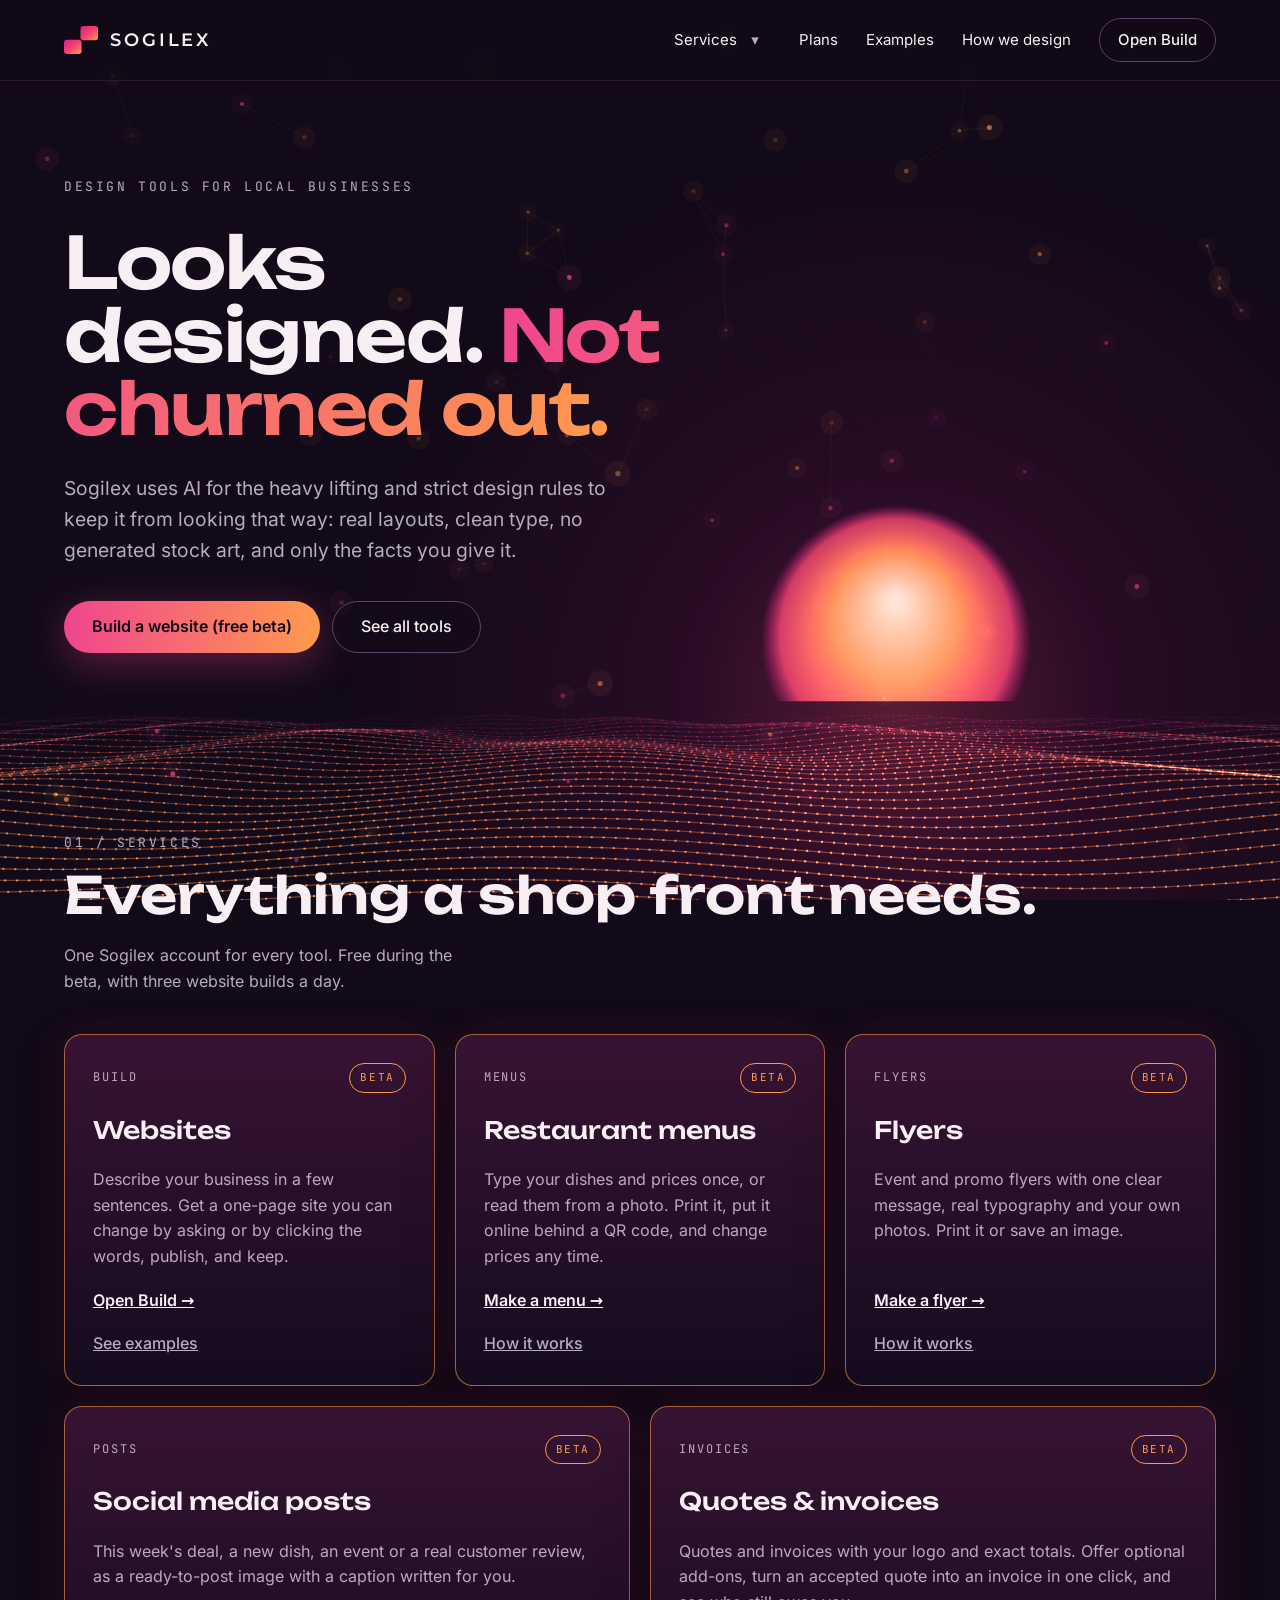
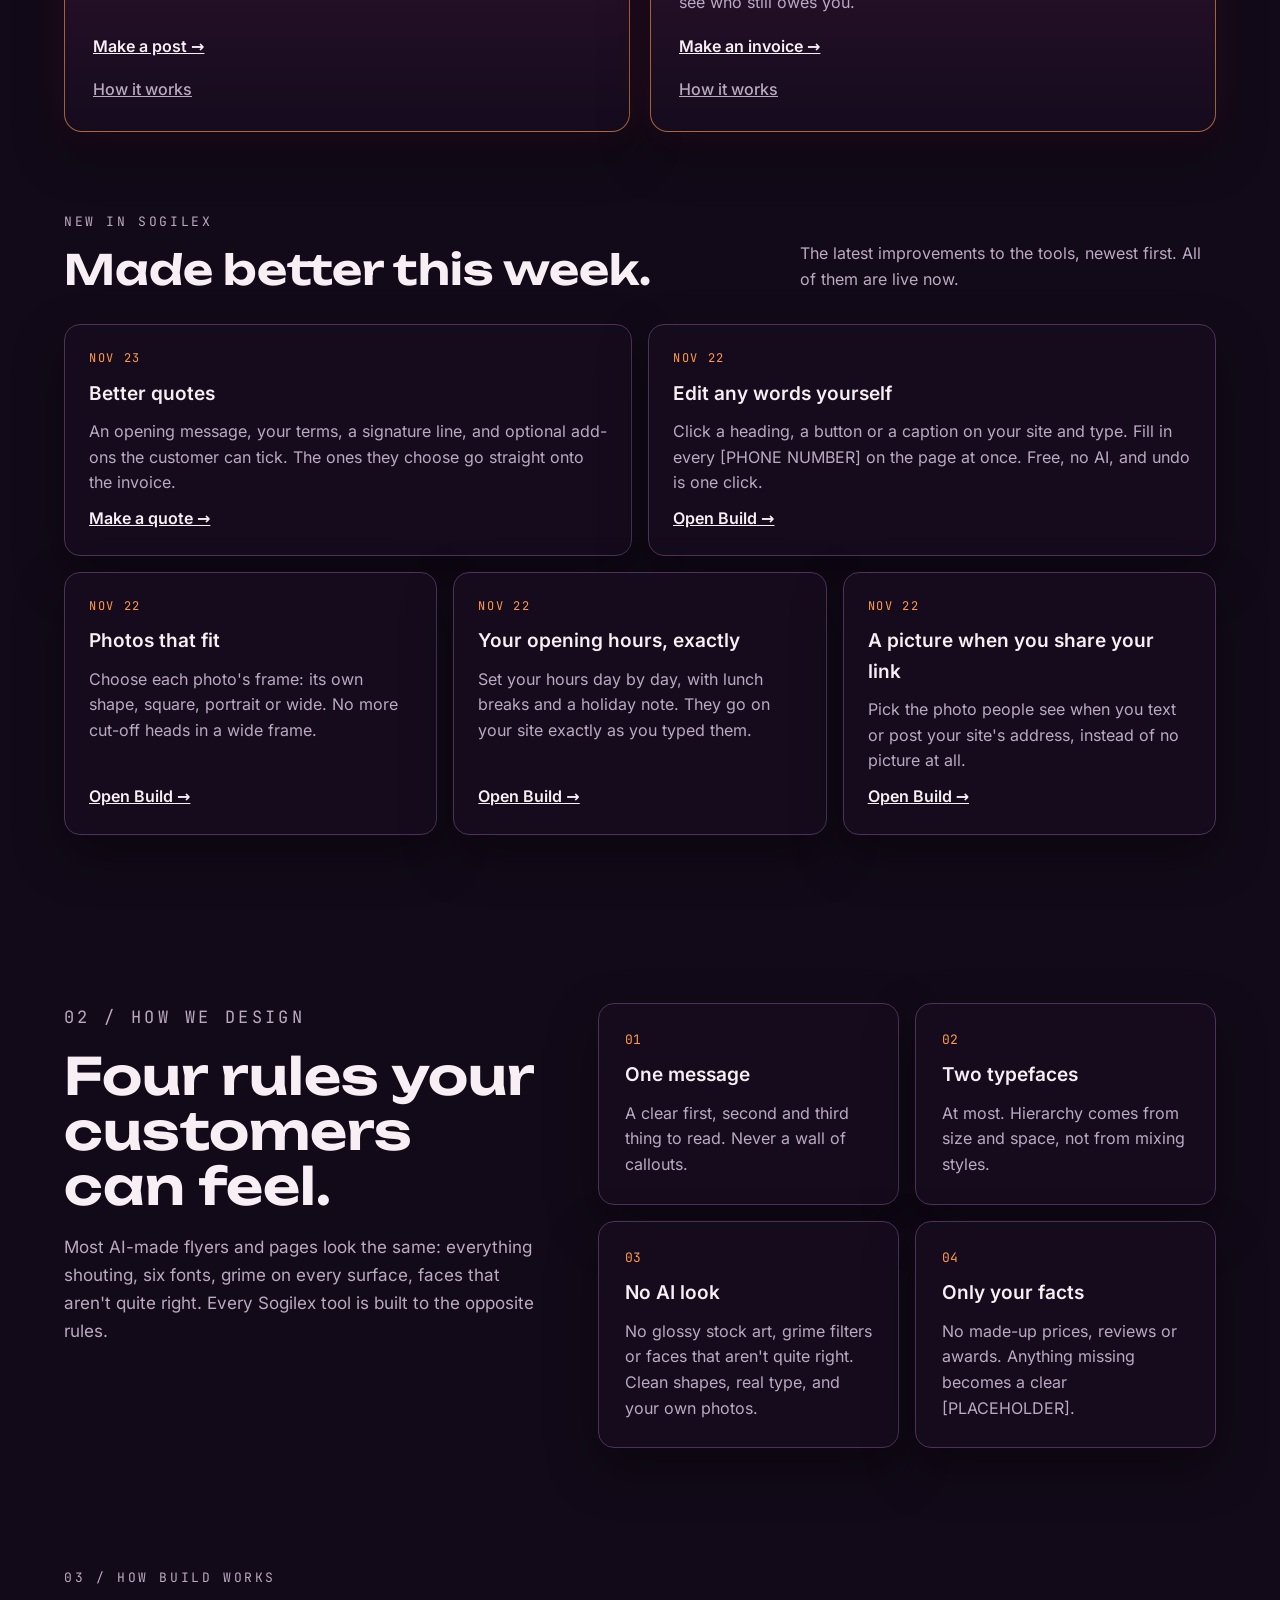
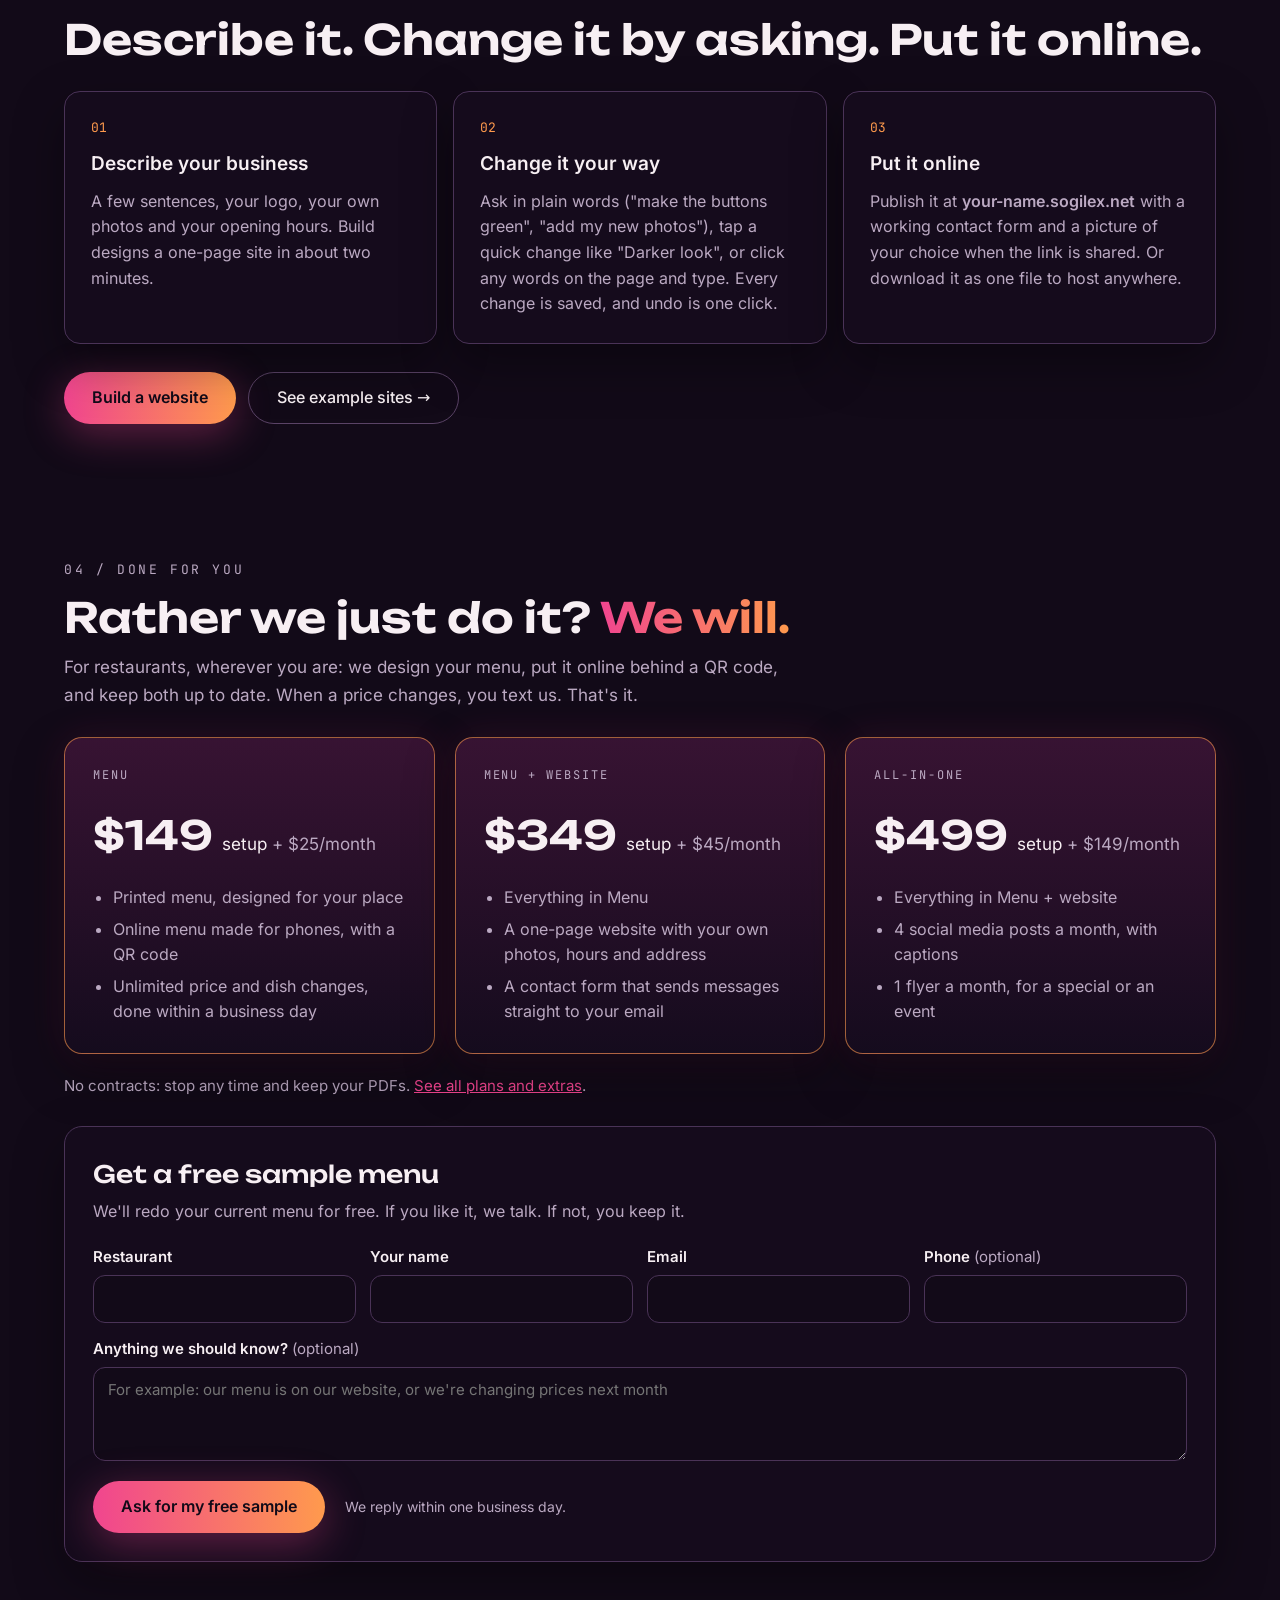
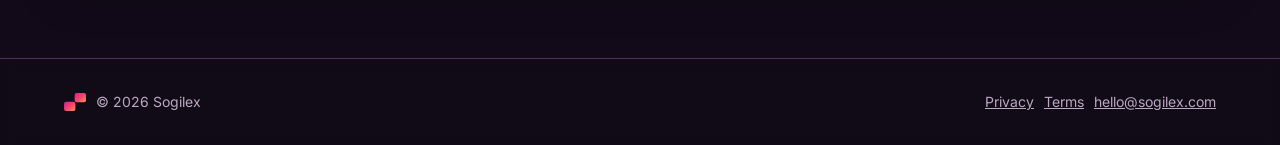
==== index.html @ 5c80832e "Homepage: New in Sogilex section (5 dated, live improvements), How Build works brought up to date (p" ====
<!doctype html>
<html lang="en">
<head>
<meta charset="utf-8">
<meta name="viewport" content="width=device-width, initial-scale=1">
<title>Sogilex · Design tools for local businesses</title>
<meta name="description" content="Websites, menus, flyers, social media posts, quotes and invoices for local businesses. AI does the heavy lifting; strict design rules keep it from looking that way.">
<meta name="theme-color" content="#120A18">
<meta property="og:title" content="Sogilex · Looks designed. Not churned out.">
<meta property="og:description" content="Websites, menus, flyers, social media posts, quotes and invoices for local businesses, with real layouts, clean type and only the facts you give it.">
<meta property="og:url" content="https://sogilex.com/">
<meta property="og:type" content="website">
<link rel="icon" href="favicon.svg" type="image/svg+xml">
<link rel="preload" href="assets/fonts/unbounded-latin-600-normal.woff2" as="font" type="font/woff2" crossorigin>
<link rel="stylesheet" href="assets/site.css">
<script src="assets/scene.js" defer></script>
<script src="/assets/services.js" defer></script>
<script src="assets/sample.js" defer></script>
</head>
<body>
<a class="skip" href="#main">Skip to content</a>

<svg width="0" height="0" style="position: absolute" aria-hidden="true" focusable="false">
  <defs>
    <linearGradient id="sunset" x1="0" y1="0" x2="1" y2="1">
      <stop offset="0" stop-color="#D91E8C"/>
      <stop offset="0.55" stop-color="#F2496B"/>
      <stop offset="1" stop-color="#FF9A4D"/>
    </linearGradient>
    <symbol id="mark" viewBox="0 0 124 102">
      <rect x="0" y="50" width="64" height="52" rx="11" fill="url(#sunset)"/>
      <rect x="60" y="0" width="64" height="52" rx="11" fill="url(#sunset)"/>
    </symbol>
  </defs>
</svg>

<canvas id="scene" aria-hidden="true"></canvas>

<div class="page">
  <header class="site-header">
    <div class="wrap bar">
      <a class="logo" href="/" aria-label="Sogilex home">
        <svg width="34" height="28" aria-hidden="true"><use href="#mark"/></svg>
        <span class="wordmark">SOGILEX</span>
      </a>
      <nav aria-label="Main">
        <ul class="nav">
          <li class="nav-services"><a href="/services/">Services</a></li>
          <li><a href="/plans/">Plans</a></li>
          <li><a href="/examples/">Examples</a></li>
          <li><a href="#rules">How we design</a></li>
          <li><a class="btn btn-ghost btn-sm" href="https://build.sogilex.com/">Open Build</a></li>
        </ul>
      </nav>
    </div>
  </header>

  <main id="main">
    <section class="hero" aria-labelledby="hero-title">
      <div class="wrap">
        <div class="hero-copy">
          <p class="label">Design tools for local businesses</p>
          <h1 id="hero-title">Looks designed. <span class="glow-text">Not churned out.</span></h1>
          <p class="lede">Sogilex uses AI for the heavy lifting and strict design rules to keep it from looking that way: real layouts, clean type, no generated stock art, and only the facts you give it.</p>
          <div class="actions" data-horizon>
            <a class="btn btn-primary" href="https://build.sogilex.com/">Build a website (free beta)</a>
            <a class="btn btn-ghost" href="#tools">See all tools</a>
          </div>
        </div>
      </div>
    </section>

    <section class="tools" id="tools" aria-labelledby="tools-title">
      <div class="wrap">
        <div class="section-head">
          <div>
            <p class="label">01 / Services</p>
            <h2 class="h2" id="tools-title">Everything a shop front needs.</h2>
          </div>
          <p class="muted">One Sogilex account for every tool. Free during the beta, with three website builds a day.</p>
        </div>

        <!-- Built from the one list in assets/services.js: add a service there and it appears here, in the menu and on /services/. -->
        <div class="cards" data-services>
          <noscript><p class="muted">See all our services on the <a href="/services/">services page</a>.</p></noscript>
        </div>
      </div>
    </section>

    <section class="news" id="new" aria-labelledby="new-title">
      <div class="wrap">
        <div class="section-head">
          <div>
            <p class="label">New in Sogilex</p>
            <h2 class="h2 news-h" id="new-title">Made better this week.</h2>
          </div>
          <p class="muted">The latest improvements to the tools, newest first. All of them are live now.</p>
        </div>
        <ul class="news-list">
          <li class="panel"><time datetime="2026-11-23">Nov 23</time><h3>Better quotes</h3><p>An opening message, your terms, a signature line, and optional add-ons the customer can tick. The ones they choose go straight onto the invoice.</p><a href="https://build.sogilex.com/invoices/">Make a quote →</a></li>
          <li class="panel"><time datetime="2026-11-22">Nov 22</time><h3>Edit any words yourself</h3><p>Click a heading, a button or a caption on your site and type. Fill in every [PHONE NUMBER] on the page at once. Free, no AI, and undo is one click.</p><a href="https://build.sogilex.com/">Open Build →</a></li>
          <li class="panel"><time datetime="2026-11-22">Nov 22</time><h3>Photos that fit</h3><p>Choose each photo's frame: its own shape, square, portrait or wide. No more cut-off heads in a wide frame.</p><a href="https://build.sogilex.com/">Open Build →</a></li>
          <li class="panel"><time datetime="2026-11-22">Nov 22</time><h3>Your opening hours, exactly</h3><p>Set your hours day by day, with lunch breaks and a holiday note. They go on your site exactly as you typed them.</p><a href="https://build.sogilex.com/">Open Build →</a></li>
          <li class="panel"><time datetime="2026-11-22">Nov 22</time><h3>A picture when you share your link</h3><p>Pick the photo people see when you text or post your site's address, instead of no picture at all.</p><a href="https://build.sogilex.com/">Open Build →</a></li>
        </ul>
      </div>
    </section>

    <section class="rules" id="rules" aria-labelledby="rules-title">
      <div class="wrap">
        <div class="rules-intro">
          <p class="label">02 / How we design</p>
          <h2 class="h2" id="rules-title">Four rules your customers can feel.</h2>
          <p>Most AI-made flyers and pages look the same: everything shouting, six fonts, grime on every surface, faces that aren't quite right. Every Sogilex tool is built to the opposite rules.</p>
        </div>
        <ol class="rule-list">
          <li class="panel"><span class="num">01</span><h3>One message</h3><p>A clear first, second and third thing to read. Never a wall of callouts.</p></li>
          <li class="panel"><span class="num">02</span><h3>Two typefaces</h3><p>At most. Hierarchy comes from size and space, not from mixing styles.</p></li>
          <li class="panel"><span class="num">03</span><h3>No AI look</h3><p>No glossy stock art, grime filters or faces that aren't quite right. Clean shapes, real type, and your own photos.</p></li>
          <li class="panel"><span class="num">04</span><h3>Only your facts</h3><p>No made-up prices, reviews or awards. Anything missing becomes a clear [PLACEHOLDER].</p></li>
        </ol>
      </div>
    </section>

    <section class="sample" aria-labelledby="sample-title">
      <div class="wrap">
        <p class="label">03 / How Build works</p>
        <h2 class="h2" id="sample-title">Describe it. Change it by asking. Put it online.</h2>
        <ol class="steps">
          <li class="panel"><h3>Describe your business</h3><p>A few sentences, your logo, your own photos and your opening hours. Build designs a one-page site in about two minutes.</p></li>
          <li class="panel"><h3>Change it your way</h3><p>Ask in plain words ("make the buttons green", "add my new photos"), tap a quick change like "Darker look", or click any words on the page and type. Every change is saved, and undo is one click.</p></li>
          <li class="panel"><h3>Put it online</h3><p>Publish it at <b>your-name.sogilex.net</b> with a working contact form and a picture of your choice when the link is shared. Or download it as one file to host anywhere.</p></li>
        </ol>
        <div class="actions">
          <a class="btn btn-primary" href="https://build.sogilex.com/">Build a website</a>
          <a class="btn btn-ghost" href="/examples/">See example sites →</a>
        </div>
      </div>
    </section>

    <section class="dfy" id="done-for-you" aria-labelledby="dfy-title">
      <div class="wrap">
        <div class="dfy-head">
          <p class="label">04 / Done for you</p>
          <h2 class="h2" id="dfy-title">Rather we just do it? <span class="glow-text">We will.</span></h2>
          <p class="muted dfy-lede">For restaurants, wherever you are: we design your menu, put it online behind a QR code, and keep both up to date. When a price changes, you text us. That's it.</p>
        </div>
        <div class="dfy-prices">
          <article class="card panel live">
            <div class="card-top"><span class="label">Menu</span></div>
            <p class="dfy-price"><b>$149</b> setup <span>+ $25/month</span></p>
            <ul class="dfy-list">
              <li>Printed menu, designed for your place</li>
              <li>Online menu made for phones, with a QR code</li>
              <li>Unlimited price and dish changes, done within a business day</li>
            </ul>
          </article>
          <article class="card panel live">
            <div class="card-top"><span class="label">Menu + website</span></div>
            <p class="dfy-price"><b>$349</b> setup <span>+ $45/month</span></p>
            <ul class="dfy-list">
              <li>Everything in Menu</li>
              <li>A one-page website with your own photos, hours and address</li>
              <li>A contact form that sends messages straight to your email</li>
            </ul>
          </article>
          <article class="card panel live">
            <div class="card-top"><span class="label">All-in-one</span></div>
            <p class="dfy-price"><b>$499</b> setup <span>+ $149/month</span></p>
            <ul class="dfy-list">
              <li>Everything in Menu + website</li>
              <li>4 social media posts a month, with captions</li>
              <li>1 flyer a month, for a special or an event</li>
            </ul>
          </article>
        </div>
        <p class="dfy-terms muted">No contracts: stop any time and keep your PDFs. <a href="/plans/">See all plans and extras</a>.</p>

        <form class="panel dfy-form" id="sample-form" novalidate>
          <div class="dfy-form-head">
            <h3>Get a free sample menu</h3>
            <p class="muted">We'll redo your current menu for free. If you like it, we talk. If not, you keep it.</p>
          </div>
          <div class="dfy-fields">
            <label>Restaurant<input name="restaurant" required maxlength="120" autocomplete="organization"></label>
            <label>Your name<input name="name" required maxlength="80" autocomplete="name"></label>
            <label>Email<input name="email" type="email" required maxlength="254" autocomplete="email"></label>
            <label><span>Phone <span class="opt">(optional)</span></span><input name="phone" type="tel" maxlength="40" autocomplete="tel"></label>
            <label class="wide"><span>Anything we should know? <span class="opt">(optional)</span></span><textarea name="note" rows="3" maxlength="1000" placeholder="For example: our menu is on our website, or we're changing prices next month"></textarea></label>
          </div>
          <div class="hp" aria-hidden="true"><label>Leave this empty<input name="website" tabindex="-1" autocomplete="off"></label></div>
          <div class="dfy-send">
            <button class="btn btn-primary" type="submit">Ask for my free sample</button>
            <p class="form-status" role="status" aria-live="polite">We reply within one business day.</p>
          </div>
          <noscript><p class="form-status">Or email <a href="mailto:hello@sogilex.com?subject=Free%20sample%20menu">hello@sogilex.com</a>.</p></noscript>
        </form>
      </div>
    </section>
  </main>

  <footer class="site-footer solid">
    <div class="wrap">
      <span><svg width="22" height="18" aria-hidden="true"><use href="#mark"/></svg>© 2026 Sogilex</span>
      <span class="foot-links"><a href="/privacy/">Privacy</a><a href="/terms/">Terms</a><a href="mailto:hello@sogilex.com">hello@sogilex.com</a></span>
    </div>
  </footer>
</div>
</body>
</html>
---- assets/site.css ----
/* Sogilex: sunset on a night sky. Tokens match design/README.md. */
@font-face { font-family: "Unbounded"; font-weight: 500; font-display: swap; src: url("fonts/unbounded-latin-500-normal.woff2") format("woff2"); }
@font-face { font-family: "Unbounded"; font-weight: 600; font-display: swap; src: url("fonts/unbounded-latin-600-normal.woff2") format("woff2"); }
@font-face { font-family: "Inter"; font-weight: 400; font-display: swap; src: url("fonts/inter-latin-400-normal.woff2") format("woff2"); }
@font-face { font-family: "Inter"; font-weight: 500; font-display: swap; src: url("fonts/inter-latin-500-normal.woff2") format("woff2"); }
@font-face { font-family: "Inter"; font-weight: 600; font-display: swap; src: url("fonts/inter-latin-600-normal.woff2") format("woff2"); }
@font-face { font-family: "JetBrains Mono"; font-weight: 400; font-display: swap; src: url("fonts/jetbrains-mono-latin-400-normal.woff2") format("woff2"); }
@font-face { font-family: "Montserrat"; font-weight: 600; font-display: swap; src: url("fonts/montserrat-latin-600-normal.woff2") format("woff2"); }

:root {
  --night: #120A18;
  --surface: rgba(22, 12, 30, 0.92);
  --line: #33223F;
  --border: #4A3357;
  --text: #F7EFF3;
  --muted: #BBA9C2;
  --magenta: #F0458F;
  --amber: #FF9A4D;
  --sunset: linear-gradient(90deg, #F0458F, #FF9A4D);
  --head: "Unbounded", system-ui, sans-serif;
  --body: "Inter", system-ui, -apple-system, "Segoe UI", sans-serif;
  --mono: "JetBrains Mono", ui-monospace, monospace;
  color-scheme: dark;
}

* { box-sizing: border-box; }
html { scroll-behavior: smooth; }
@media (prefers-reduced-motion: reduce) { html { scroll-behavior: auto; } }
body {
  margin: 0;
  background: var(--night);
  /* Without the scene (no script), a still sunset glow stands in for it. */
  background-image: radial-gradient(ellipse 70% 45% at 70% 72vh, rgba(242, 73, 107, 0.28), rgba(217, 30, 140, 0.08) 45%, transparent 70%);
  background-repeat: no-repeat;
  color: var(--text);
  font-family: var(--body);
  font-size: 1rem;
  line-height: 1.6;
}
.scene-on body { background-image: none; }
a { color: var(--magenta); }
a:hover { color: var(--amber); }
:focus-visible { outline: 2px solid var(--amber); outline-offset: 3px; border-radius: 6px; }
img, svg { display: block; }

#scene { position: fixed; inset: 0; width: 100%; height: 100%; z-index: 0; pointer-events: none; }
.page { position: relative; z-index: 1; }
.wrap { max-width: 1200px; margin: 0 auto; padding-inline: 24px; }
.skip { position: absolute; left: -999px; top: 8px; z-index: 10; background: var(--text); color: var(--night); padding: 10px 16px; border-radius: 8px; font-weight: 600; }
.skip:focus { left: 16px; }

.label { margin: 0; font-family: var(--mono); font-size: 13px; letter-spacing: 0.2em; color: var(--muted); text-transform: uppercase; }
.h2 { margin: 0; font-family: var(--head); font-weight: 600; font-size: clamp(2rem, 4vw, 3.2rem); line-height: 1.08; }
.muted { color: var(--muted); }

.btn { display: inline-flex; align-items: center; min-height: 52px; padding: 0 28px; border-radius: 999px; font-weight: 600; text-decoration: none; }
.btn-primary { background: var(--sunset); color: var(--night); box-shadow: 0 10px 40px rgba(240, 69, 143, 0.35); }
.btn-primary:hover { color: var(--night); filter: brightness(1.06); }
.btn-ghost { border: 1px solid #5A4366; color: var(--text); font-weight: 500; background: rgba(18, 10, 24, 0.5); }
.btn-ghost:hover { border-color: var(--amber); color: var(--text); }
.btn-sm { min-height: 44px; padding: 0 18px; font-weight: 500; font-size: 15px; }

.panel { border: 1px solid var(--border); background: var(--surface); -webkit-backdrop-filter: blur(8px); backdrop-filter: blur(8px); box-shadow: 0 20px 50px rgba(0, 0, 0, 0.35); }

/* header */
.site-header { position: relative; z-index: 2; border-bottom: 1px solid #2A1B33; background: rgba(18, 10, 24, 0.55); -webkit-backdrop-filter: blur(10px); backdrop-filter: blur(10px); }
.bar { display: flex; flex-wrap: wrap; gap: 16px; align-items: center; justify-content: space-between; padding-block: 18px; }
.logo { display: flex; align-items: center; gap: 12px; color: var(--text); text-decoration: none; }
.logo:hover { color: var(--text); }
.wordmark { font-family: "Montserrat", var(--body); font-weight: 600; font-size: 18px; letter-spacing: 0.16em; }
.nav { list-style: none; margin: 0; padding: 0; display: flex; flex-wrap: wrap; gap: 28px; align-items: center; font-size: 15px; }
.nav a:not(.btn) { color: var(--text); text-decoration: none; }
.nav a:not(.btn):hover { color: var(--amber); }

/* hero */
.hero .wrap { padding-top: 96px; min-height: 640px; }
.hero-copy { max-width: 640px; display: flex; flex-direction: column; gap: 28px; align-items: flex-start; }
.hero h1 { margin: 0; font-family: var(--head); font-weight: 600; font-size: clamp(2.6rem, 5.6vw, 4.6rem); line-height: 1.02; letter-spacing: -0.02em; max-width: 12ch; }
.glow-text { background: var(--sunset); -webkit-background-clip: text; background-clip: text; color: transparent; }
.lede { margin: 0; max-width: 34rem; font-size: clamp(1.05rem, 1.5vw, 1.2rem); color: var(--muted); }
.actions { display: flex; flex-wrap: wrap; gap: 12px; margin-top: 8px; }

/* tools */
.tools .wrap { padding-top: 112px; padding-bottom: 56px; display: flex; flex-direction: column; gap: 40px; }
.section-head { display: flex; flex-wrap: wrap; justify-content: space-between; align-items: flex-end; gap: 20px; }
.section-head > div { display: flex; flex-direction: column; gap: 14px; }
.section-head > p { margin: 0; max-width: 26rem; }
.cards { display: grid; grid-template-columns: repeat(auto-fit, minmax(260px, 1fr)); gap: 20px; }
/* Five or six services: rows of three (five = three, then two wider cards) instead of one card left alone. */
@media (min-width: 980px) {
  .cards:has(> :nth-child(5)) { grid-template-columns: repeat(6, minmax(0, 1fr)); }
  .cards:has(> :nth-child(5)) > * { grid-column: span 2; }
  .cards:has(> :nth-child(5):last-child) > :nth-child(n+4) { grid-column: span 3; }
}
.card { display: flex; flex-direction: column; gap: 18px; padding: 28px; border-radius: 18px; }
.card.live { border-color: rgba(255, 154, 77, 0.6); background: linear-gradient(180deg, rgba(58, 20, 52, 0.95), rgba(22, 12, 30, 0.95)); box-shadow: 0 20px 50px rgba(0, 0, 0, 0.35), 0 0 40px rgba(240, 69, 143, 0.12); }
.card-top { display: flex; justify-content: space-between; align-items: center; }
.card-top .label { font-size: 12px; letter-spacing: 0.16em; }
.card h3 { margin: 0; font-family: var(--head); font-weight: 500; font-size: 24px; }
.card p { margin: 0; color: var(--muted); }
.card .more { margin-top: auto; color: var(--text); font-weight: 600; }
.card .more:hover { color: var(--amber); }
.tag { font-family: var(--mono); font-size: 11px; letter-spacing: 0.14em; padding: 5px 10px; border-radius: 999px; border: 1px solid #5A4366; color: var(--muted); text-transform: uppercase; }
.tag.on { border-color: var(--amber); color: var(--amber); }

/* rules */
.rules .wrap { padding-block: 96px; display: flex; flex-wrap: wrap; gap: 56px; }
.rules-intro { flex: 1 1 340px; display: flex; flex-direction: column; gap: 18px; }
.rules-intro p { margin: 0; color: var(--muted); font-size: 17px; line-height: 1.65; max-width: 30rem; }
.rule-list { flex: 1 1 480px; list-style: none; margin: 0; padding: 0; display: grid; grid-template-columns: repeat(auto-fit, minmax(220px, 1fr)); gap: 16px; }
.rule-list li { padding: 26px; border-radius: 16px; display: flex; flex-direction: column; gap: 10px; }
.rule-list .num { font-family: var(--mono); font-size: 13px; color: var(--amber); }
.rule-list h3 { margin: 0; font-size: 19px; font-weight: 600; }
.rule-list p { margin: 0; color: var(--muted); }

/* sample */
.sample .wrap { padding-top: 24px; padding-bottom: 112px; display: flex; flex-direction: column; gap: 28px; }
.sample .h2 { font-size: clamp(1.8rem, 3.4vw, 2.6rem); line-height: 1.1; }
.sample .actions { margin: 0; }
.browser { margin: 0; border-radius: 18px; border: 1px solid #3B2747; background: #1A0F22; padding: 14px; box-shadow: 0 30px 80px rgba(217, 30, 140, 0.18); }
.dots { display: flex; gap: 8px; padding: 4px 6px 14px; }
.dots span { width: 10px; height: 10px; border-radius: 50%; background: #3B2747; }
.browser figcaption { padding: 14px 6px 4px; color: var(--muted); font-size: 14px; }

/* also + footer */
.solid { border-top: 1px solid var(--border); background: rgba(18, 10, 24, 0.9); -webkit-backdrop-filter: blur(8px); backdrop-filter: blur(8px); }
.also .wrap { padding-block: 56px; display: flex; flex-wrap: wrap; gap: 24px; justify-content: space-between; align-items: center; }
.also h2 { margin: 6px 0 0; font-size: 20px; font-weight: 600; }
.site-footer .wrap { padding-block: 32px; display: flex; flex-wrap: wrap; gap: 16px; justify-content: space-between; align-items: center; color: var(--muted); font-size: 14px; }
.site-footer .wrap > span { display: flex; align-items: center; gap: 10px; }
.site-footer a { color: var(--muted); }

@media (max-width: 640px) {
  .hero .wrap { padding-top: 64px; min-height: 560px; }
  .nav { gap: 18px; }
}
@media (max-width: 480px) {
  .nav li:not(:last-child) { display: none; }
}

/* ---------- product pages (menus, flyers) ---------- */
.page-hero .wrap { padding-top: 88px; min-height: 600px; }
.page-hero .hero-copy { max-width: 700px; }
.page-hero h1 { margin: 0; font-family: var(--head); font-weight: 600; font-size: clamp(2.3rem, 5vw, 4rem); line-height: 1.04; letter-spacing: -0.02em; }
.crumb { color: var(--muted); text-decoration: none; font-family: var(--mono); font-size: 13px; letter-spacing: 0.14em; }
.crumb:hover { color: var(--amber); }

.waitlist { display: flex; flex-direction: column; gap: 10px; width: 100%; max-width: 520px; }
.waitlist label { font-weight: 600; font-size: 15px; }
.waitlist .row { display: flex; flex-wrap: wrap; gap: 10px; }
.waitlist input[type="email"] { flex: 1 1 240px; min-height: 52px; padding: 0 18px; border-radius: 999px; border: 1px solid var(--border); background: rgba(18, 10, 24, 0.85); color: var(--text); font: inherit; }
.waitlist input[type="email"]:focus { outline: none; border-color: var(--magenta); box-shadow: 0 0 0 4px rgba(240, 69, 143, 0.2); }
.waitlist button { border: 0; cursor: pointer; font: inherit; font-weight: 600; }
.waitlist button:disabled { opacity: 0.6; cursor: wait; }
.waitlist .hp { position: absolute; left: -9999px; width: 1px; height: 1px; overflow: hidden; }
.form-status { margin: 0; min-height: 1.6em; font-size: 14px; color: var(--muted); }
.waitlist.done .form-status { color: var(--amber); }

.split { display: flex; flex-wrap: wrap; gap: 48px; align-items: center; }
.split > * { flex: 1 1 380px; min-width: 0; }
.block .wrap { padding-block: 96px; display: flex; flex-direction: column; gap: 40px; }

.steps { list-style: none; margin: 0; padding: 0; display: grid; grid-template-columns: repeat(auto-fit, minmax(240px, 1fr)); gap: 16px; counter-reset: step; }
.steps li { counter-increment: step; padding: 26px; border-radius: 16px; display: flex; flex-direction: column; gap: 10px; }
.steps li::before { content: "0" counter(step); font-family: var(--mono); font-size: 13px; color: var(--amber); }
.steps h3, .promises h3 { margin: 0; font-size: 19px; font-weight: 600; }
.steps p, .promises p { margin: 0; color: var(--muted); }
.promises { list-style: none; margin: 0; padding: 0; display: grid; grid-template-columns: repeat(auto-fit, minmax(240px, 1fr)); gap: 16px; }
.promises li { padding: 26px; border-radius: 16px; display: flex; flex-direction: column; gap: 10px; }

.faq { display: flex; flex-direction: column; gap: 12px; max-width: 820px; }
.faq details { border-radius: 14px; padding: 0 22px; }
.faq summary { cursor: pointer; padding: 20px 0; font-weight: 600; font-size: 17px; list-style-position: outside; }
.faq details p { margin: 0 0 20px; color: var(--muted); }

.sample-note { margin: 12px 0 0; font-size: 14px; color: var(--muted); text-align: center; }

/* Sample menu: a printed card, deliberately not in Sogilex's own type. */
.menu-card { background: #F6F0E6; color: #2B2420; border-radius: 6px; padding: clamp(28px, 5vw, 48px); box-shadow: 0 30px 80px rgba(0, 0, 0, 0.45), 0 0 60px rgba(255, 154, 77, 0.12); font-family: "Iowan Old Style", "Palatino Linotype", Palatino, Georgia, serif; max-width: 520px; margin-inline: auto; }
.menu-card header { text-align: center; border-bottom: 1px solid #CDBFAE; padding-bottom: 20px; margin-bottom: 24px; }
.menu-card .m-name { margin: 0; font-size: clamp(26px, 4vw, 34px); letter-spacing: 0.14em; text-transform: uppercase; font-weight: 600; }
.menu-card .m-tag { margin: 6px 0 0; font-style: italic; color: #6B5D52; }
.menu-card h4 { margin: 0 0 12px; font-size: 13px; letter-spacing: 0.24em; text-transform: uppercase; color: #9A4A2E; font-weight: 600; }
.menu-card section + section { margin-top: 26px; }
.menu-card .item { display: grid; grid-template-columns: 1fr auto; gap: 2px 16px; margin-bottom: 14px; }
.menu-card .i-name { font-size: 17px; font-weight: 600; }
.menu-card .i-name small { font-size: 11px; letter-spacing: 0.08em; color: #6B5D52; font-weight: 400; margin-left: 6px; }
.menu-card .i-price { font-size: 17px; font-variant-numeric: tabular-nums; }
.menu-card .i-desc { grid-column: 1 / -1; font-size: 14px; font-style: italic; color: #6B5D52; line-height: 1.45; }
.menu-card footer { margin-top: 26px; border-top: 1px solid #CDBFAE; padding-top: 16px; text-align: center; font-size: 13px; color: #6B5D52; letter-spacing: 0.04em; }

/* Sample flyer: one message, two typefaces, real space. */
.flyer-card { background: #F2EADB; color: #183126; border-radius: 6px; aspect-ratio: 8.5 / 11; max-width: 440px; margin-inline: auto; padding: clamp(24px, 5vw, 40px); display: flex; flex-direction: column; position: relative; overflow: hidden; box-shadow: 0 30px 80px rgba(0, 0, 0, 0.45), 0 0 60px rgba(240, 69, 143, 0.12); font-family: var(--body); }
.flyer-card .f-sun { position: absolute; right: -22%; top: 9%; width: 64%; aspect-ratio: 1; border-radius: 50%; background: #E2543B; }
.flyer-card .f-kicker { margin: 0; font-family: var(--mono); font-size: 12px; letter-spacing: 0.2em; text-transform: uppercase; position: relative; }
.flyer-card .f-title { margin: auto 0 0; font-family: var(--head); font-weight: 600; font-size: clamp(40px, 9vw, 64px); line-height: 0.95; letter-spacing: -0.02em; position: relative; }
.flyer-card .f-when { margin: 18px 0 0; font-size: clamp(17px, 2.6vw, 21px); font-weight: 600; position: relative; }
.flyer-card .f-where { margin: 4px 0 0; font-size: 15px; position: relative; }
.flyer-card .f-foot { margin: 22px 0 0; padding-top: 14px; border-top: 2px solid #183126; display: flex; justify-content: space-between; gap: 12px; font-size: 13px; position: relative; }

.avoid { list-style: none; margin: 0; padding: 0; display: flex; flex-direction: column; gap: 14px; }
.avoid li { display: grid; grid-template-columns: 28px 1fr; gap: 12px; align-items: start; }
.avoid li::before { content: "×"; font-family: var(--mono); color: var(--magenta); font-size: 18px; line-height: 1.4; }
.avoid strong { display: block; }
.avoid span { color: var(--muted); }

/* ---------- examples ---------- */
.examples-hero .wrap { min-height: 480px; }
.example { display: grid; grid-template-columns: minmax(0, 1.35fr) minmax(0, 1fr); gap: 40px; align-items: center; padding: clamp(18px, 3vw, 32px); border-radius: 22px; background: #160C1D; }
.example-shot { display: block; text-decoration: none; transition: transform .2s ease, box-shadow .2s ease; }
.example-shot:hover { transform: translateY(-3px); box-shadow: 0 36px 90px rgba(217, 30, 140, 0.26); }
.example-shot:focus-visible { outline: 3px solid var(--amber); outline-offset: 4px; }
.example-shot img { display: block; width: 100%; height: auto; border-radius: 10px; }
.example-meta { display: flex; flex-direction: column; gap: 18px; }
.example-meta .h2 { margin: 0; font-size: clamp(1.7rem, 3vw, 2.3rem); line-height: 1.1; }
.example-tags { display: flex; flex-wrap: wrap; gap: 12px; align-items: center; }
.example-how { margin: 0; padding-left: 1.1em; color: var(--muted); display: flex; flex-direction: column; gap: 8px; }
.example-how b { color: var(--text); font-weight: 600; }
.example .actions { margin: 4px 0 0; }
.example-paper img { border-radius: 4px; box-shadow: 0 24px 60px rgba(0, 0, 0, 0.45); }
.example-pair { display: grid; grid-template-columns: minmax(0, 1fr) minmax(0, 1fr); gap: 20px; align-items: center; }
@media (max-width: 860px) {
  .example { grid-template-columns: minmax(0, 1fr); gap: 28px; }
}

/* 04 / Done for you (homepage): prices and the free sample form */
.dfy .wrap { padding-top: 24px; padding-bottom: 96px; display: flex; flex-direction: column; gap: 28px; }
.dfy-head { display: flex; flex-direction: column; gap: 14px; max-width: 46rem; }
.dfy .h2 { font-size: clamp(1.8rem, 3.4vw, 2.6rem); line-height: 1.1; }
.dfy-lede { margin: 0; font-size: 17px; }
.dfy-prices { display: grid; grid-template-columns: repeat(auto-fit, minmax(260px, 1fr)); gap: 20px; }
.dfy-prices .dfy-list { flex: 1; }
.dfy-price { margin: 0; color: var(--text) !important; font-size: 17px; }
.dfy-price b { font-family: var(--head); font-weight: 600; font-size: 40px; margin-right: 4px; }
.dfy-price span { color: var(--muted); }
.dfy-list { margin: 0; padding-left: 20px; color: var(--muted); display: flex; flex-direction: column; gap: 6px; }
.dfy-terms { margin: -8px 0 0; font-size: 15px; }
.dfy-terms b { color: var(--text); }
.dfy-form { border-radius: 18px; padding: 28px; display: flex; flex-direction: column; gap: 20px; }
.dfy-form-head h3 { margin: 0 0 6px; font-family: var(--head); font-weight: 500; font-size: 24px; }
.dfy-form-head p { margin: 0; }
.dfy-fields { display: grid; grid-template-columns: repeat(auto-fit, minmax(220px, 1fr)); gap: 14px; }
.dfy-fields label { display: flex; flex-direction: column; gap: 6px; font-weight: 600; font-size: 15px; }
.dfy-fields .wide { grid-column: 1 / -1; }
.dfy-fields .opt { font-weight: 400; color: var(--muted); }
.dfy-fields input, .dfy-fields textarea { min-height: 48px; padding: 10px 14px; border-radius: 12px; border: 1px solid var(--border); background: rgba(18, 10, 24, 0.85); color: var(--text); font: inherit; font-weight: 400; }
.dfy-fields textarea { resize: vertical; }
.dfy-fields input:focus, .dfy-fields textarea:focus { outline: none; border-color: var(--magenta); box-shadow: 0 0 0 4px rgba(240, 69, 143, 0.2); }
.dfy-fields input[aria-invalid="true"] { border-color: #FF7A7A; }
.dfy-send { display: flex; flex-wrap: wrap; gap: 14px 20px; align-items: center; }
.dfy-send button { border: 0; cursor: pointer; font: inherit; font-weight: 600; }
.dfy-send button:disabled { opacity: 0.6; cursor: wait; }
.dfy-form .hp { position: absolute; left: -9999px; width: 1px; height: 1px; overflow: hidden; }
.dfy-form.done .form-status { color: var(--amber); }
.dfy-form .form-status.err { color: #FF9C9C; }

/* ---------- "Services" tab (built by assets/services.js) ---------- */
.nav .nav-services { position: relative; display: flex; align-items: center; gap: 2px; }
.svc-toggle { background: none; border: 0; color: var(--muted); font: inherit; cursor: pointer; min-width: 32px; min-height: 32px; border-radius: 8px; }
.svc-toggle:hover, .nav-services.open .svc-toggle { color: var(--amber); }
.svc-menu { display: none; position: absolute; top: calc(100% + 12px); left: -16px; z-index: 20; min-width: 270px; padding: 10px; border-radius: 16px;
  border: 1px solid var(--border); background: #1A1022; box-shadow: 0 24px 60px rgba(0, 0, 0, 0.5); flex-direction: column; gap: 2px; }
.nav-services.open .svc-menu { display: flex; }
@media (hover: hover) and (min-width: 481px) { .nav-services:hover .svc-menu, .nav-services:focus-within .svc-menu { display: flex; } }
.svc-menu a { text-decoration: none; }
.svc-item { display: flex; justify-content: space-between; align-items: baseline; gap: 16px; padding: 10px 12px; border-radius: 10px; color: var(--text) !important; }
.svc-item:hover { background: rgba(255, 154, 77, 0.1); }
.svc-item-title { font-weight: 600; }
.svc-item-label { font-family: var(--mono); font-size: 11px; letter-spacing: 0.14em; text-transform: uppercase; color: var(--muted); }
.svc-all, .svc-dfy { padding: 10px 12px 6px; font-size: 14px; color: var(--amber) !important; }
.svc-all { border-top: 1px solid #2A1B33; margin-top: 6px; padding-top: 12px; }
.svc-dfy { padding-top: 2px; color: var(--muted) !important; }
.card .more-quiet { margin-top: 0; font-weight: 500; color: var(--muted); }
@media (max-width: 480px) {
  .nav li.nav-services { display: flex; position: static; }
  .site-header .bar { position: relative; }
  .svc-menu { left: 16px; right: 16px; min-width: 0; top: calc(100% - 6px); }
}

/* ---------- privacy and terms ---------- */
.legal-hero .wrap { min-height: 380px; }
.legal { max-width: 820px; padding: clamp(22px, 4vw, 48px); border-radius: 22px; background: #160C1D; display: flex; flex-direction: column; gap: 14px; font-size: 16px; line-height: 1.65; }
.legal h2 { margin: 22px 0 0; font-family: var(--display); font-weight: 600; font-size: clamp(1.15rem, 2vw, 1.4rem); line-height: 1.2; }
.legal h2:first-child { margin-top: 0; }
.legal p, .legal ul { margin: 0; color: var(--muted); }
.legal ul { padding-left: 1.2em; display: flex; flex-direction: column; gap: 8px; }
.legal b { color: var(--text); font-weight: 600; }
.legal a { color: var(--amber); }
.foot-links { display: inline-flex; gap: 16px; flex-wrap: wrap; }

/* ---------- plans ---------- */
.plans-grid { display: grid; grid-template-columns: minmax(0, 1fr) minmax(0, 1fr); gap: 20px; align-items: stretch; }
.plan { display: flex; flex-direction: column; gap: 18px; }
.plan .dfy-list { flex: 1; }
.plan-btn { align-self: flex-start; }
.plan-limits { padding: 28px; border-radius: 18px; display: flex; flex-direction: column; gap: 14px; }
.plan-limits h3 { margin: 0; font-family: var(--head); font-weight: 500; font-size: 20px; }
.plan-limits p { margin: 0; font-size: 15px; }
.plan-limits b { color: var(--text); }
.plan-extras { padding: 8px 28px; border-radius: 18px; }
.plan-extras table { width: 100%; border-collapse: collapse; font-size: 16px; }
.plan-extras th { text-align: left; font-weight: 600; padding: 16px 16px 16px 0; color: var(--text); }
.plan-extras th span { display: block; font-weight: 400; font-size: 14px; color: var(--muted); margin-top: 2px; }
.plan-extras td { text-align: right; padding: 16px 0; white-space: nowrap; font-weight: 600; color: var(--text); }
.plan-extras tr + tr th, .plan-extras tr + tr td { border-top: 1px solid var(--border); }
@media (max-width: 760px) { .plans-grid { grid-template-columns: minmax(0, 1fr); } }

/* New in Sogilex (homepage) */
.news .wrap { padding-top: 24px; padding-bottom: 72px; display: flex; flex-direction: column; gap: 32px; }
.news .news-h { font-size: clamp(1.8rem, 3.4vw, 2.6rem); line-height: 1.1; }
.news-list { list-style: none; margin: 0; padding: 0; display: grid; grid-template-columns: repeat(auto-fit, minmax(230px, 1fr)); gap: 16px; }
.news-list li { padding: 24px; border-radius: 16px; display: flex; flex-direction: column; gap: 10px; }
.news-list time { font-family: var(--mono); font-size: 12px; letter-spacing: 0.14em; text-transform: uppercase; color: var(--amber); }
.news-list h3 { margin: 0; font-size: 19px; font-weight: 600; }
.news-list p { margin: 0; color: var(--muted); }
.news-list a { margin-top: auto; color: var(--text); font-weight: 600; }
.news-list a:hover { color: var(--amber); }
@media (min-width: 900px) {
  /* two wide over three: five cards without one left alone on a row */
  .news-list { grid-template-columns: repeat(6, 1fr); }
  .news-list li { grid-column: span 2; }
  .news-list li:nth-child(-n + 2) { grid-column: span 3; }
}
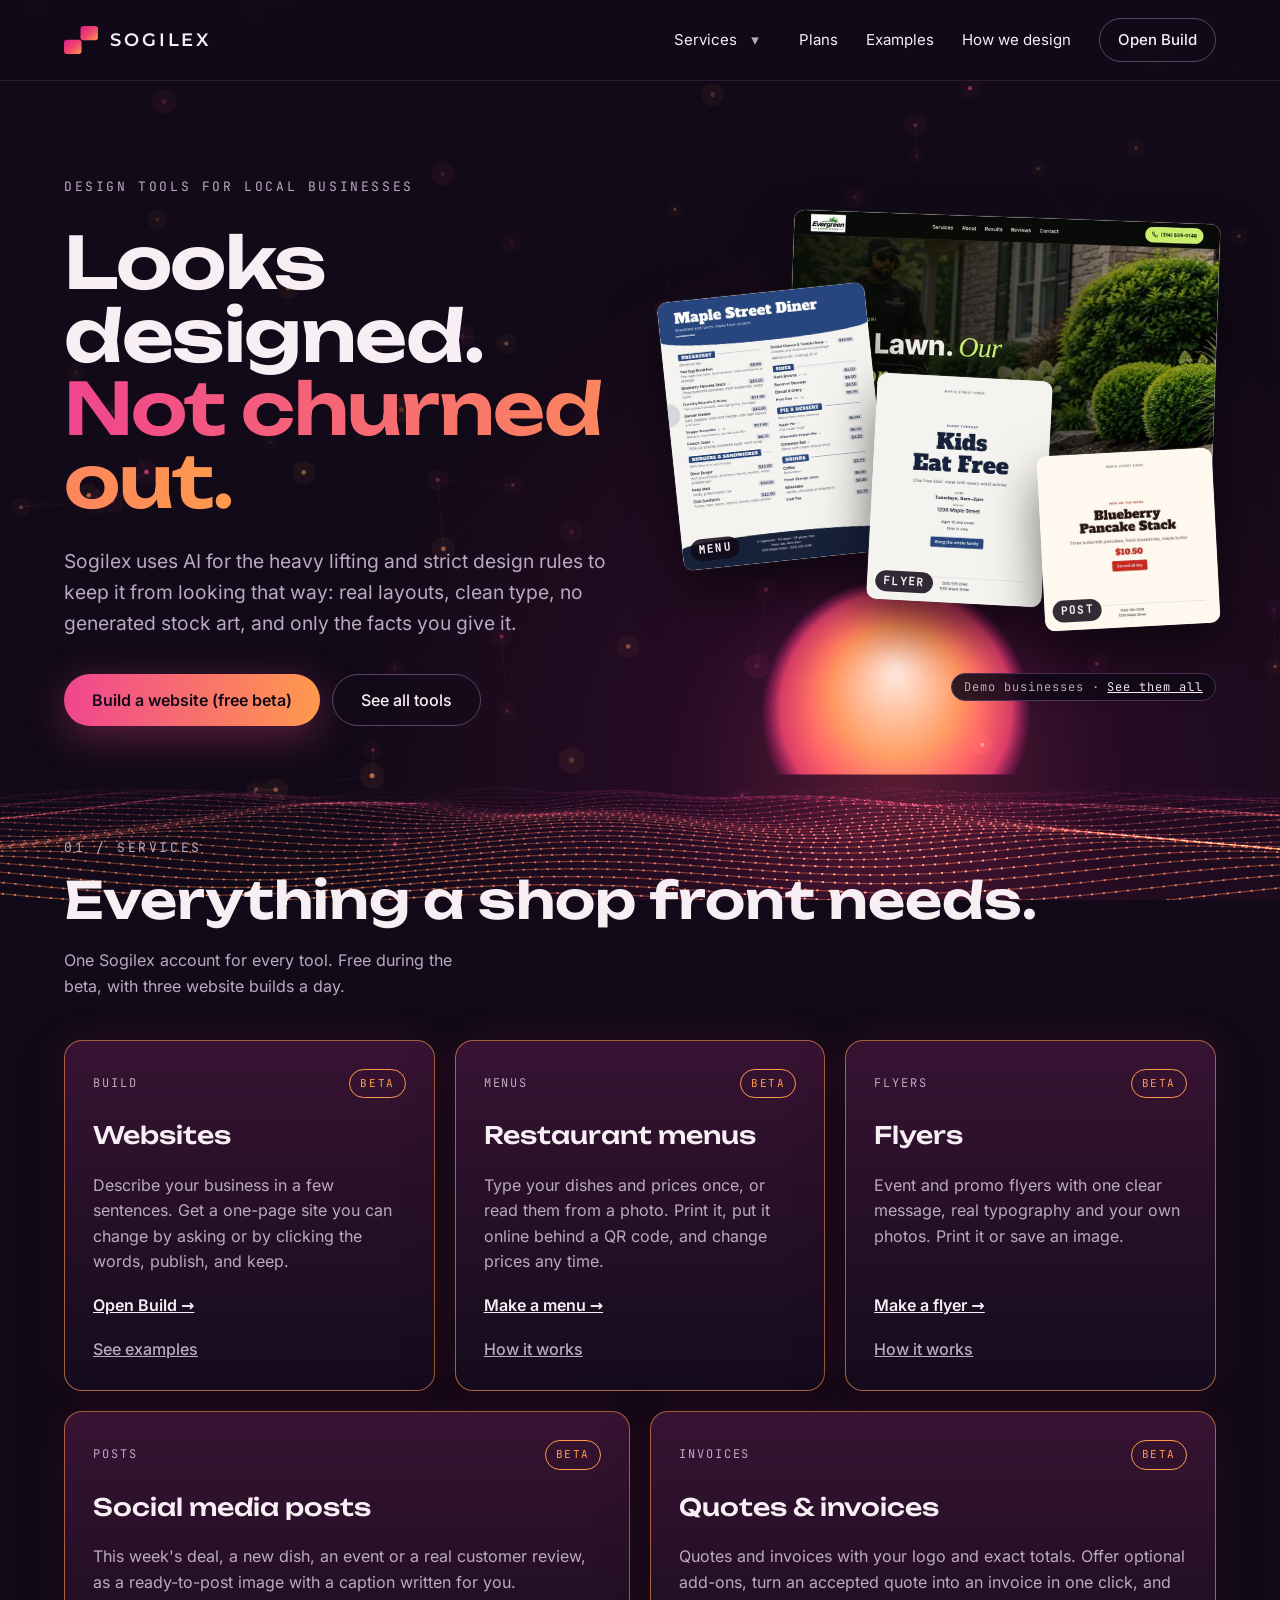
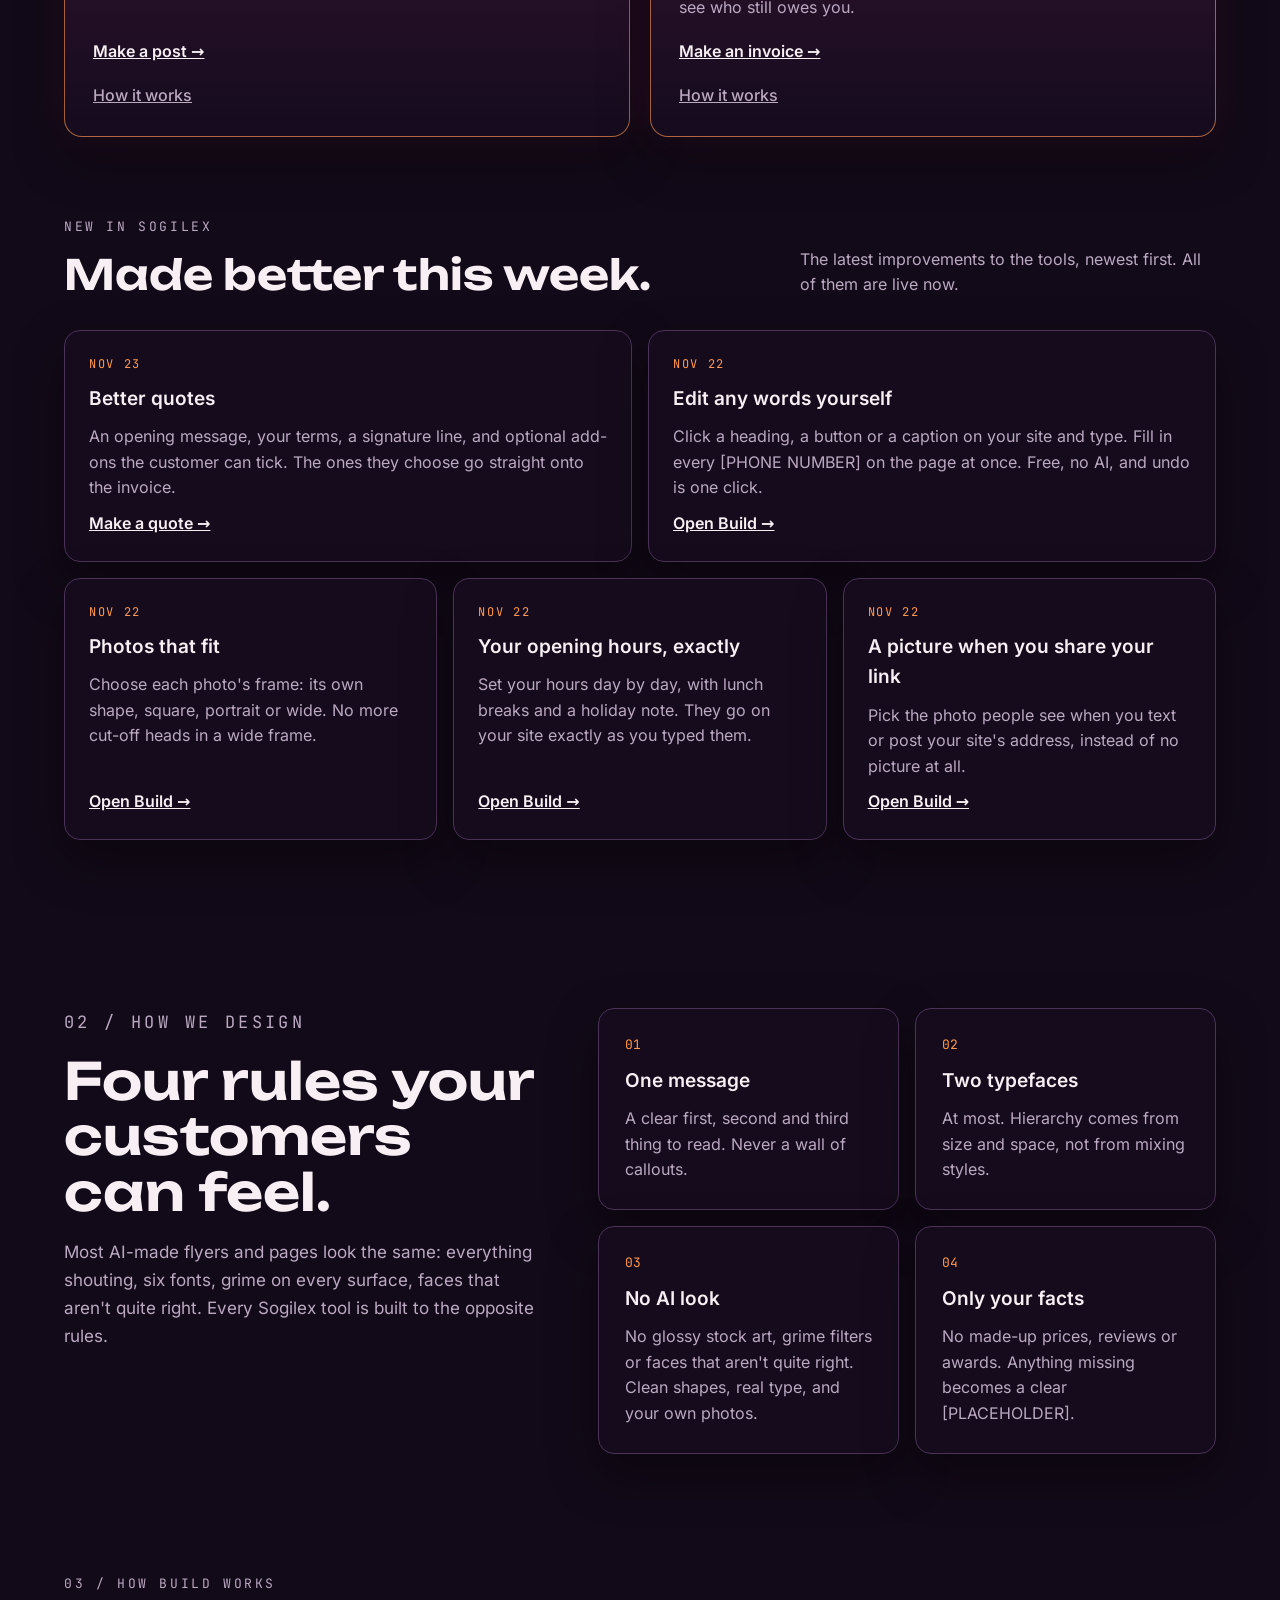
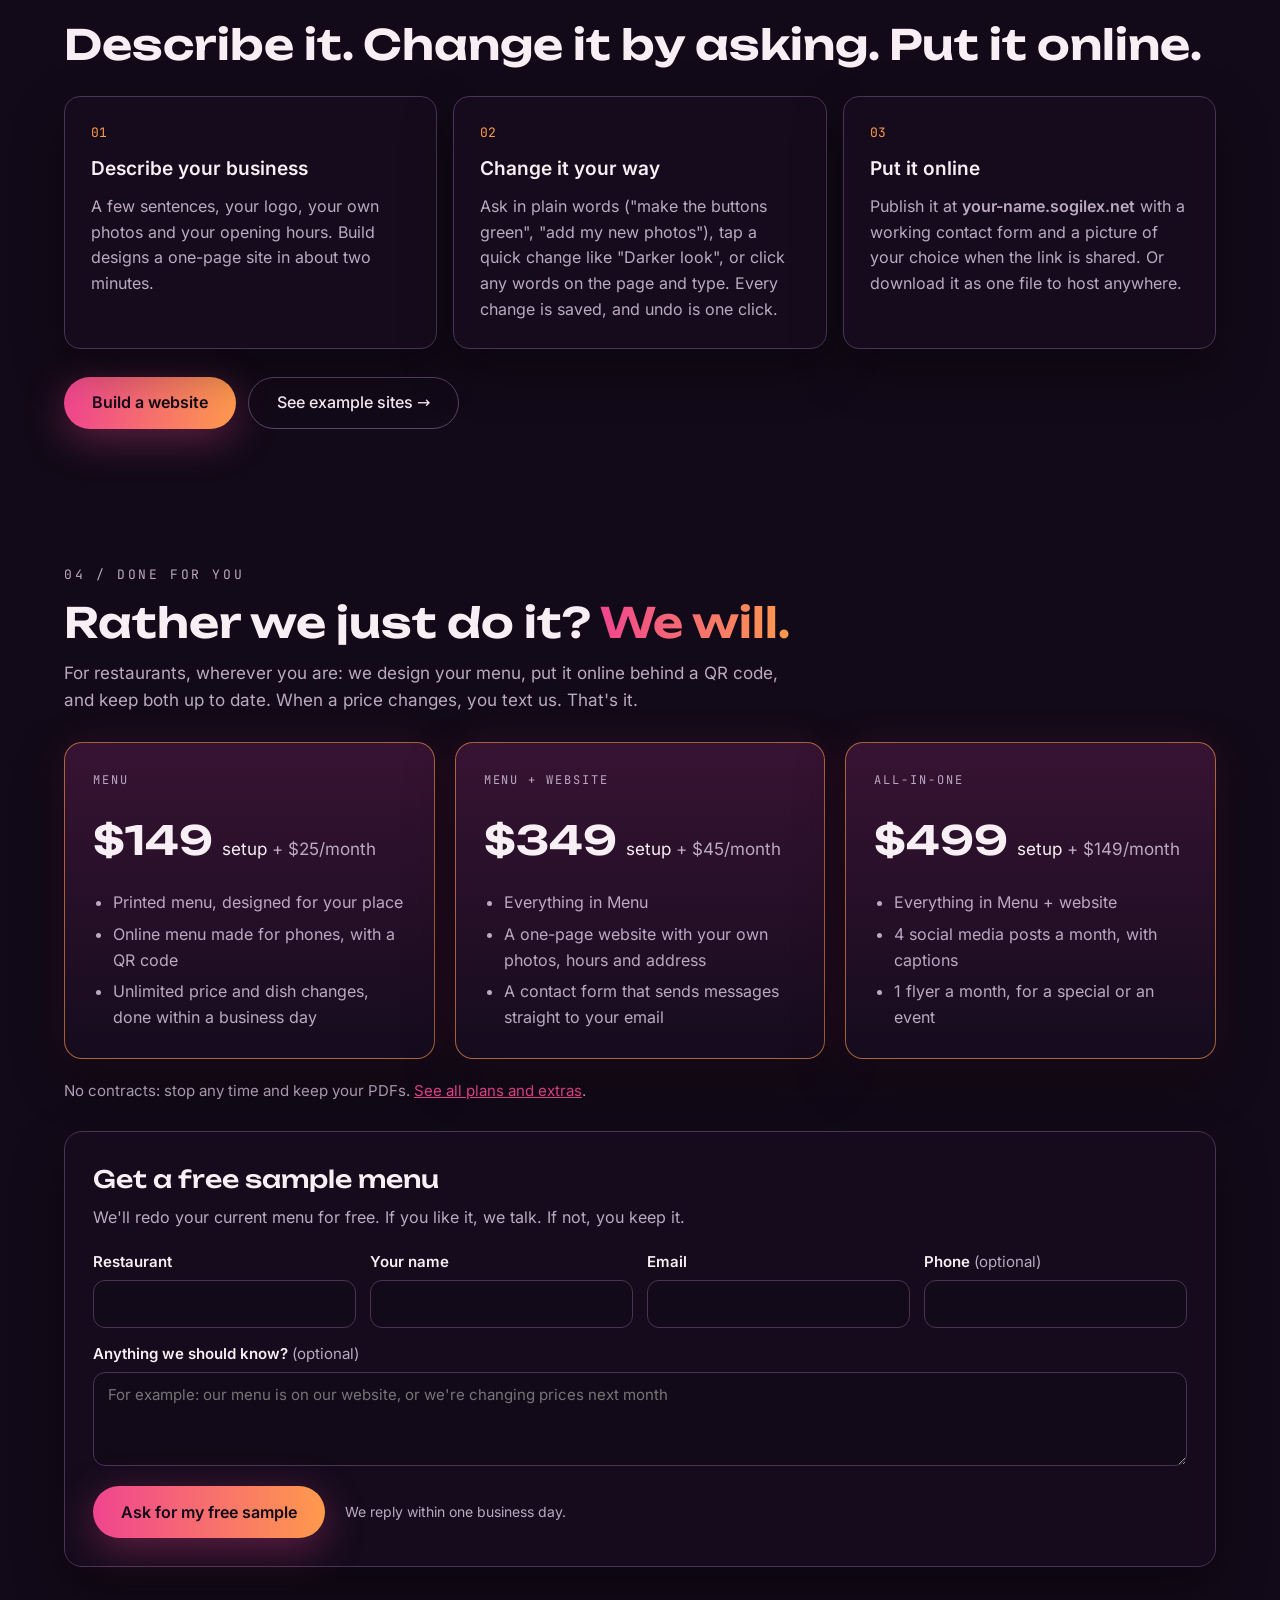
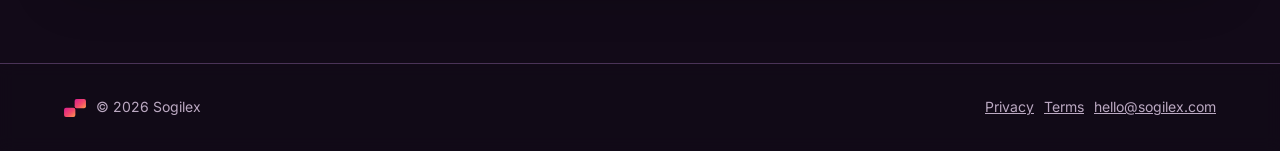
==== commit 7b098f1e: "Homepage: show the work. A fanned stack of real tool output beside the headline (demo website, menu," ====
--- a/index.html
+++ b/index.html
@@ -66,6 +66,14 @@
             <a class="btn btn-primary" href="https://build.sogilex.com/">Build a website (free beta)</a>
             <a class="btn btn-ghost" href="#tools">See all tools</a>
           </div>
+        </div>
+        <!-- Real output of the tools (the demo businesses from /examples/, labelled as demos there and here). -->
+        <div class="showcase" aria-label="Made with Sogilex (demo businesses)">
+          <a class="show show-site" href="/examples/#evergreen-title"><img src="/examples/home-site.jpg" width="640" height="400" alt="Website for Evergreen Lawn &amp; Landscape, a demo business, made with Build" fetchpriority="high"><span>Website</span></a>
+          <a class="show show-menu" href="/examples/#menu-title"><img src="/examples/home-menu.jpg" width="520" height="673" alt="Printed menu for Maple Street Diner, a demo restaurant, made with Menus"><span>Menu</span></a>
+          <a class="show show-flyer" href="/examples/#promo-title"><img src="/examples/home-flyer.jpg" width="440" height="569" alt="Kids Eat Free flyer for the same demo diner, made with Flyers"><span>Flyer</span></a>
+          <a class="show show-post" href="/examples/#promo-title"><img src="/examples/home-post.jpg" width="420" height="420" alt="Blueberry Pancake Stack social post for the demo diner, made with Posts"><span>Post</span></a>
+          <p class="show-note">Demo businesses · <a href="/examples/">See them all</a></p>
         </div>
       </div>
     </section>
--- a/assets/site.css
+++ b/assets/site.css
@@ -321,3 +321,32 @@
   .news-list li { grid-column: span 2; }
   .news-list li:nth-child(-n + 2) { grid-column: span 3; }
 }
+
+/* Homepage showcase: real output of the tools beside the headline (demo businesses, see /examples/) */
+.hero .wrap { display: grid; grid-template-columns: minmax(0, 1fr); gap: 40px; }
+.showcase { position: relative; width: 100%; max-width: 560px; aspect-ratio: 1 / 0.86; margin-inline: auto; }
+.show { position: absolute; display: block; border-radius: 10px; overflow: hidden; background: #fff; text-decoration: none;
+  box-shadow: 0 24px 50px rgba(0, 0, 0, 0.55), 0 0 0 1px rgba(255, 255, 255, 0.08);
+  transition: transform .35s cubic-bezier(.2, .7, .2, 1), box-shadow .35s; }
+.show img { display: block; width: 100%; height: auto; }
+.show span { position: absolute; left: 8px; bottom: 8px; padding: 3px 8px; border-radius: 999px; background: rgba(18, 10, 24, 0.86); color: var(--text);
+  font: 600 11px/1.4 var(--mono); letter-spacing: 0.12em; text-transform: uppercase; }
+.show-site { width: 78%; left: 22%; top: 0; transform: rotate(2deg); z-index: 1; }
+.show-menu { width: 38%; left: 0; top: 16%; transform: rotate(-6deg); z-index: 2; }
+.show-flyer { width: 32%; left: 37%; top: 34%; transform: rotate(3deg); z-index: 3; }
+.show-post { width: 32%; right: 0; top: 50%; transform: rotate(-3deg); z-index: 4; }
+.show:hover, .show:focus-visible { z-index: 5; box-shadow: 0 30px 60px rgba(0, 0, 0, 0.6), 0 0 0 2px var(--amber); }
+.show-site:hover, .show-site:focus-visible { transform: rotate(0deg) translateY(-6px); }
+.show-menu:hover, .show-menu:focus-visible { transform: rotate(-2deg) translateY(-6px) scale(1.03); }
+.show-flyer:hover, .show-flyer:focus-visible { transform: rotate(0deg) translateY(-6px) scale(1.03); }
+.show-post:hover, .show-post:focus-visible { transform: rotate(0deg) translateY(-6px) scale(1.03); }
+.show:focus-visible { outline: none; }
+.show-note { position: absolute; left: 0; right: 0; bottom: -6px; margin: 0; text-align: right; font: 12px var(--mono); letter-spacing: 0.08em; color: var(--muted); }
+.show-note a { color: var(--text); }
+@media (min-width: 980px) {
+  .hero .wrap { grid-template-columns: minmax(0, 1.05fr) minmax(0, 1fr); align-items: center; gap: 32px; }
+  .showcase { max-width: none; }
+}
+@media (max-width: 979px) { .showcase { max-width: 460px; margin-top: 8px; } }
+@media (prefers-reduced-motion: reduce) { .show { transition: none; } }
+.show-note { right: 0; left: auto; bottom: -14px; width: max-content; margin-left: auto; padding: 5px 12px; border-radius: 999px; background: rgba(18, 10, 24, 0.88); border: 1px solid var(--border); }
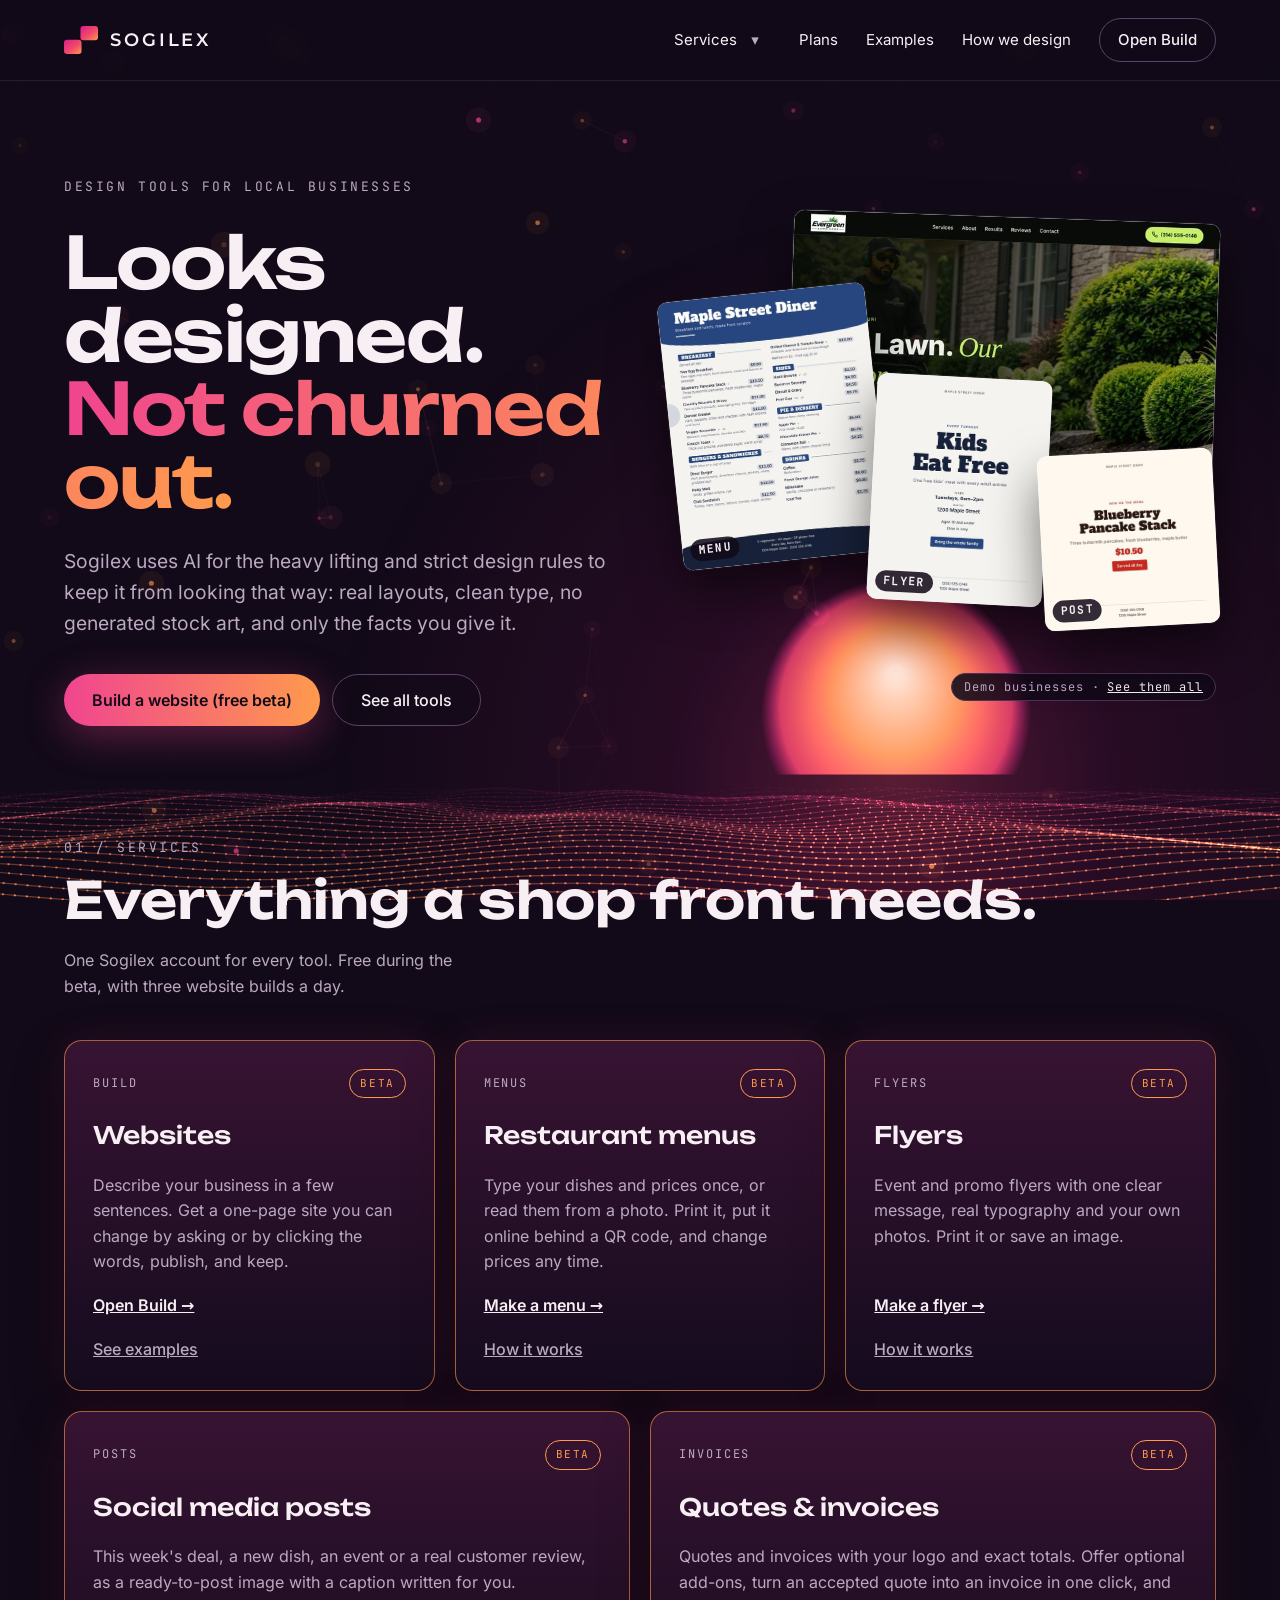
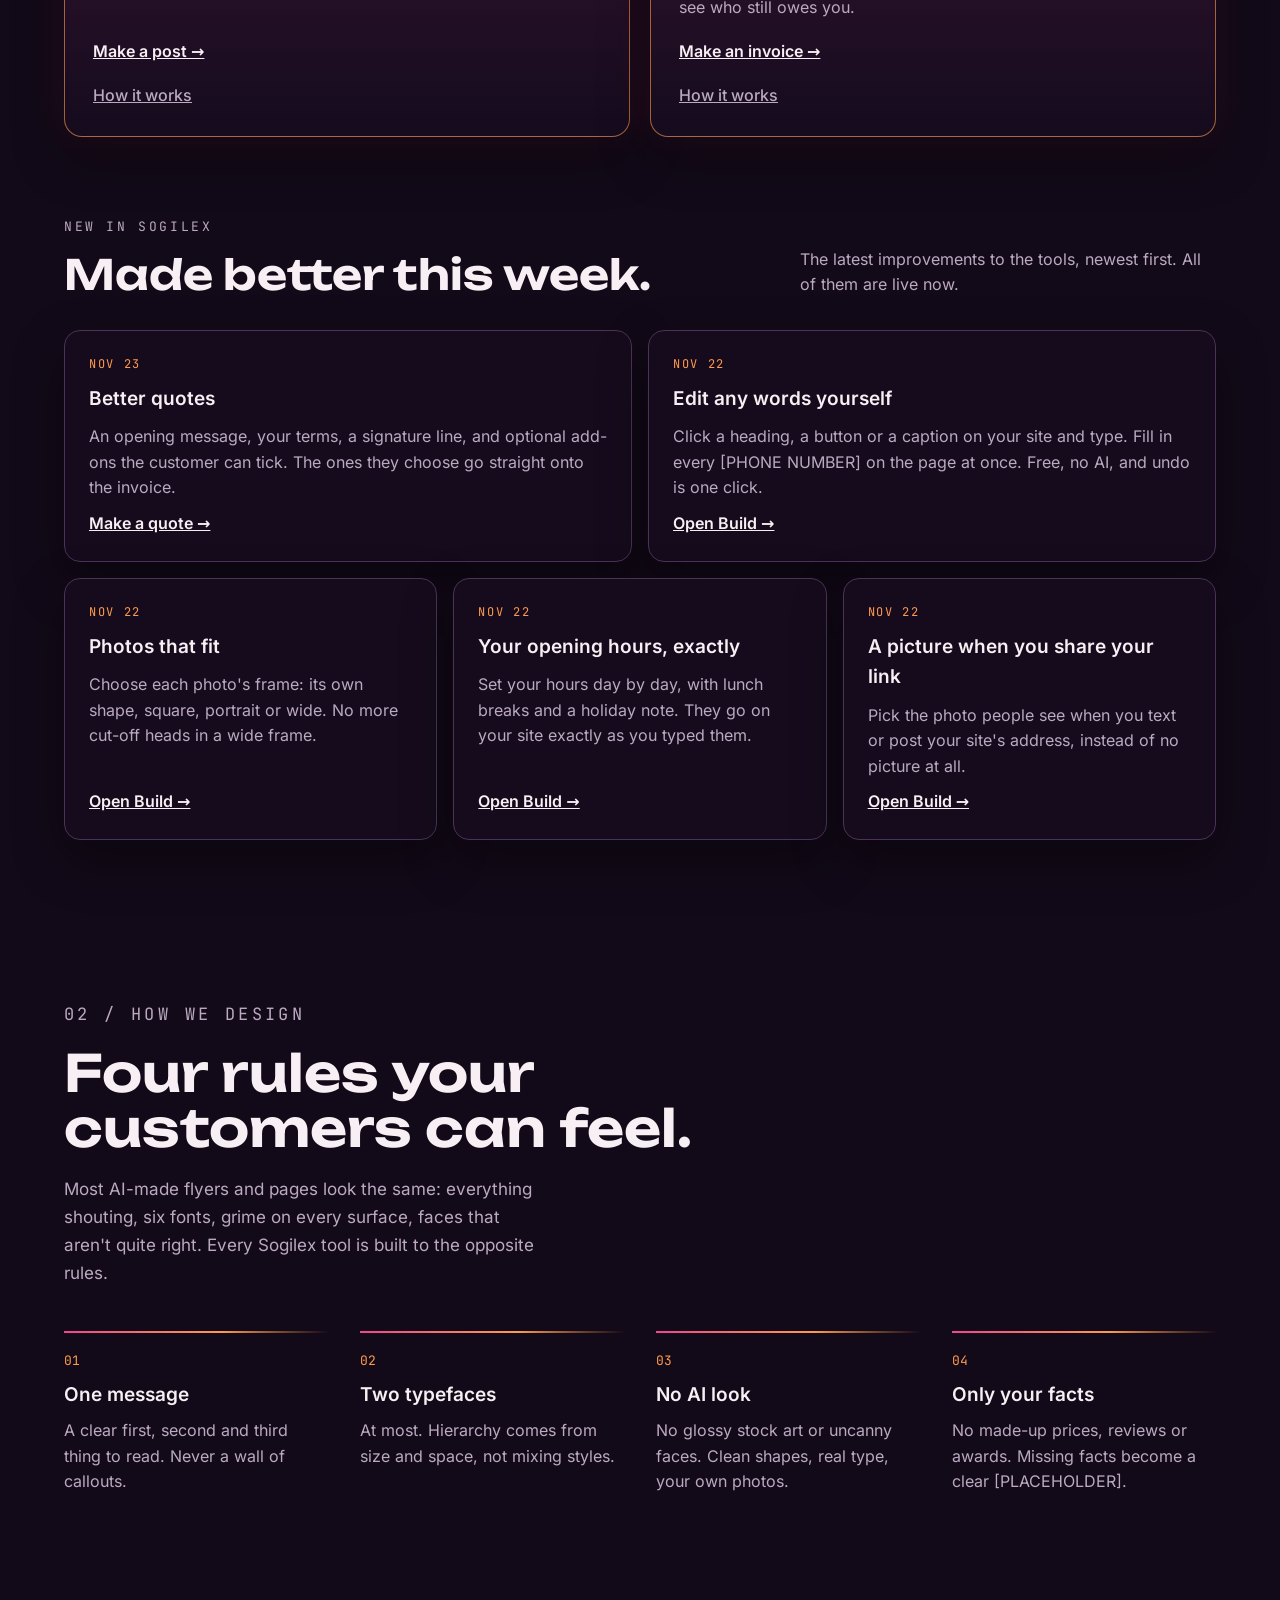
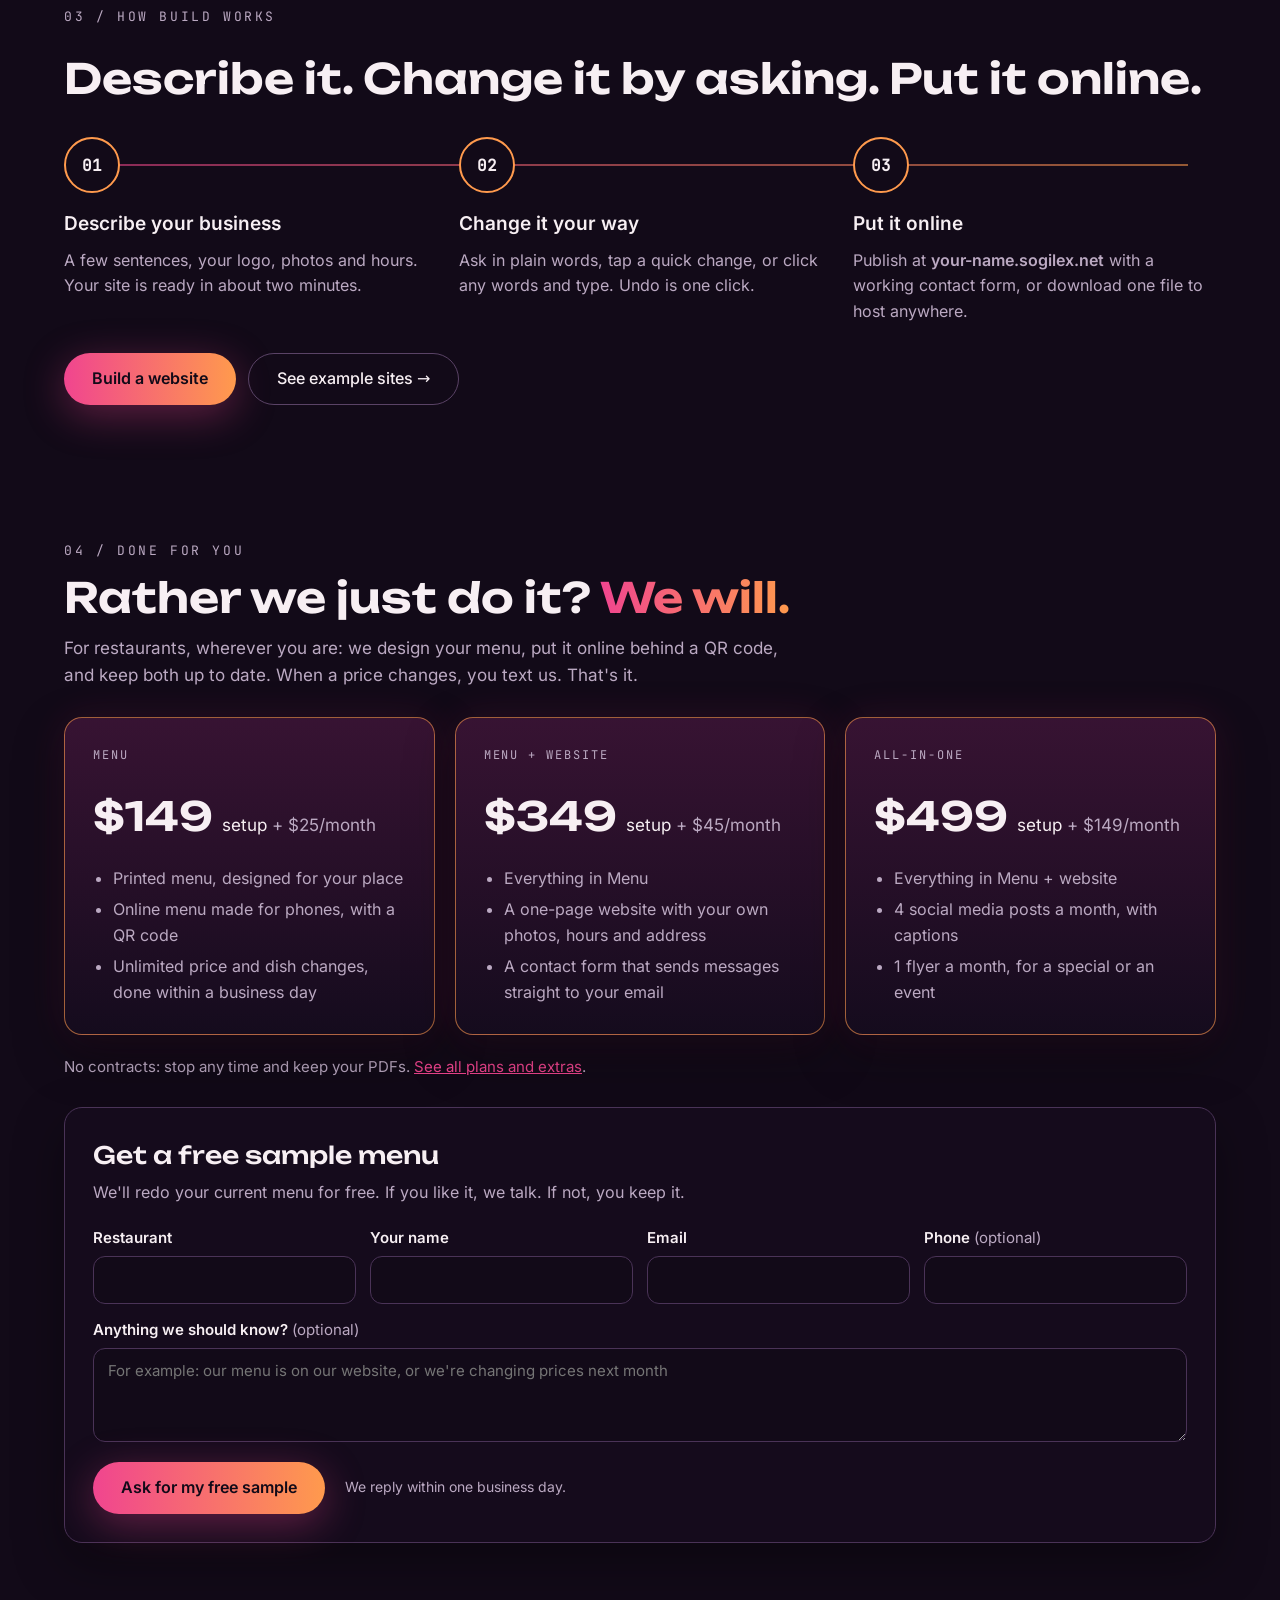
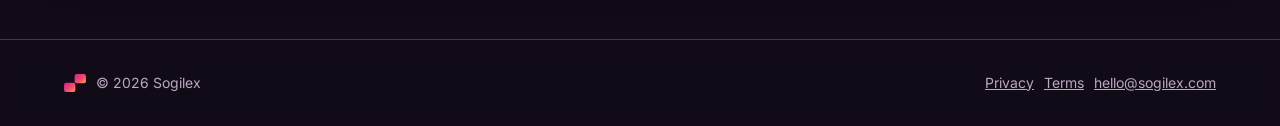
==== commit ebdec7e0: "Homepage: fewer look-alike boxes. How we design is one row of four rules with lines, How Build works" ====
--- a/index.html
+++ b/index.html
@@ -114,18 +114,18 @@
       </div>
     </section>
 
-    <section class="rules" id="rules" aria-labelledby="rules-title">
+    <section class="rules home-rules" id="rules" aria-labelledby="rules-title">
       <div class="wrap">
         <div class="rules-intro">
           <p class="label">02 / How we design</p>
           <h2 class="h2" id="rules-title">Four rules your customers can feel.</h2>
           <p>Most AI-made flyers and pages look the same: everything shouting, six fonts, grime on every surface, faces that aren't quite right. Every Sogilex tool is built to the opposite rules.</p>
         </div>
-        <ol class="rule-list">
-          <li class="panel"><span class="num">01</span><h3>One message</h3><p>A clear first, second and third thing to read. Never a wall of callouts.</p></li>
-          <li class="panel"><span class="num">02</span><h3>Two typefaces</h3><p>At most. Hierarchy comes from size and space, not from mixing styles.</p></li>
-          <li class="panel"><span class="num">03</span><h3>No AI look</h3><p>No glossy stock art, grime filters or faces that aren't quite right. Clean shapes, real type, and your own photos.</p></li>
-          <li class="panel"><span class="num">04</span><h3>Only your facts</h3><p>No made-up prices, reviews or awards. Anything missing becomes a clear [PLACEHOLDER].</p></li>
+        <ol class="rule-row">
+          <li><span class="num">01</span><h3>One message</h3><p>A clear first, second and third thing to read. Never a wall of callouts.</p></li>
+          <li><span class="num">02</span><h3>Two typefaces</h3><p>At most. Hierarchy comes from size and space, not mixing styles.</p></li>
+          <li><span class="num">03</span><h3>No AI look</h3><p>No glossy stock art or uncanny faces. Clean shapes, real type, your own photos.</p></li>
+          <li><span class="num">04</span><h3>Only your facts</h3><p>No made-up prices, reviews or awards. Missing facts become a clear [PLACEHOLDER].</p></li>
         </ol>
       </div>
     </section>
@@ -134,10 +134,10 @@
       <div class="wrap">
         <p class="label">03 / How Build works</p>
         <h2 class="h2" id="sample-title">Describe it. Change it by asking. Put it online.</h2>
-        <ol class="steps">
-          <li class="panel"><h3>Describe your business</h3><p>A few sentences, your logo, your own photos and your opening hours. Build designs a one-page site in about two minutes.</p></li>
-          <li class="panel"><h3>Change it your way</h3><p>Ask in plain words ("make the buttons green", "add my new photos"), tap a quick change like "Darker look", or click any words on the page and type. Every change is saved, and undo is one click.</p></li>
-          <li class="panel"><h3>Put it online</h3><p>Publish it at <b>your-name.sogilex.net</b> with a working contact form and a picture of your choice when the link is shared. Or download it as one file to host anywhere.</p></li>
+        <ol class="flow">
+          <li><span class="flow-n">01</span><h3>Describe your business</h3><p>A few sentences, your logo, photos and hours. Your site is ready in about two minutes.</p></li>
+          <li><span class="flow-n">02</span><h3>Change it your way</h3><p>Ask in plain words, tap a quick change, or click any words and type. Undo is one click.</p></li>
+          <li><span class="flow-n">03</span><h3>Put it online</h3><p>Publish at <b>your-name.sogilex.net</b> with a working contact form, or download one file to host anywhere.</p></li>
         </ol>
         <div class="actions">
           <a class="btn btn-primary" href="https://build.sogilex.com/">Build a website</a>
--- a/assets/site.css
+++ b/assets/site.css
@@ -350,3 +350,33 @@
 @media (max-width: 979px) { .showcase { max-width: 460px; margin-top: 8px; } }
 @media (prefers-reduced-motion: reduce) { .show { transition: none; } }
 .show-note { right: 0; left: auto; bottom: -14px; width: max-content; margin-left: auto; padding: 5px 12px; border-radius: 999px; background: rgba(18, 10, 24, 0.88); border: 1px solid var(--border); }
+
+/* Homepage: lighter "How we design" and "How Build works" (no boxes, so the page isn't box after box) */
+.home-rules .wrap { flex-direction: column; gap: 44px; padding-block: 88px; }
+.home-rules .rules-intro { flex: none; max-width: 46rem; }
+.rule-row { list-style: none; margin: 0; padding: 0; display: grid; grid-template-columns: repeat(4, minmax(0, 1fr)); gap: 32px; }
+.rule-row li { display: flex; flex-direction: column; gap: 8px; padding-top: 18px; border-top: 2px solid transparent;
+  border-image: linear-gradient(90deg, var(--magenta), var(--amber) 60%, transparent) 1; }
+.rule-row .num { font-family: var(--mono); font-size: 13px; color: var(--amber); }
+.rule-row h3 { margin: 0; font-size: 19px; font-weight: 600; }
+.rule-row p { margin: 0; color: var(--muted); }
+@media (max-width: 860px) { .rule-row { grid-template-columns: repeat(2, minmax(0, 1fr)); gap: 28px 20px; } }
+@media (max-width: 420px) { .rule-row { grid-template-columns: minmax(0, 1fr); } }
+
+.flow { list-style: none; margin: 8px 0 0; padding: 0; display: grid; grid-template-columns: repeat(3, minmax(0, 1fr)); gap: 32px; position: relative; }
+.flow::before { content: ""; position: absolute; left: 28px; right: 28px; top: 27px; height: 2px; background: linear-gradient(90deg, var(--magenta), var(--amber)); opacity: .55; }
+.flow li { position: relative; display: flex; flex-direction: column; gap: 8px; }
+.flow-n { width: 56px; height: 56px; border-radius: 50%; display: grid; place-items: center; margin-bottom: 8px;
+  background: var(--night); border: 2px solid var(--amber); font: 600 16px var(--mono); color: var(--text); position: relative; z-index: 1; }
+.flow h3 { margin: 0; font-size: 19px; font-weight: 600; }
+.flow p { margin: 0; color: var(--muted); max-width: 24rem; }
+@media (max-width: 760px) {
+  .flow { grid-template-columns: minmax(0, 1fr); gap: 26px; }
+  .flow::before { left: 27px; right: auto; top: 28px; bottom: 28px; width: 2px; height: auto; background: linear-gradient(180deg, var(--magenta), var(--amber)); }
+  .flow li { padding-left: 76px; min-height: 56px; }
+  .flow-n { position: absolute; left: 0; top: 0; margin: 0; }
+}
+@media (max-width: 760px) {
+  .flow::before { display: none; }
+  .flow li:not(:last-child)::after { content: ""; position: absolute; left: 27px; top: 56px; bottom: -26px; width: 2px; background: linear-gradient(180deg, var(--magenta), var(--amber)); opacity: .55; }
+}
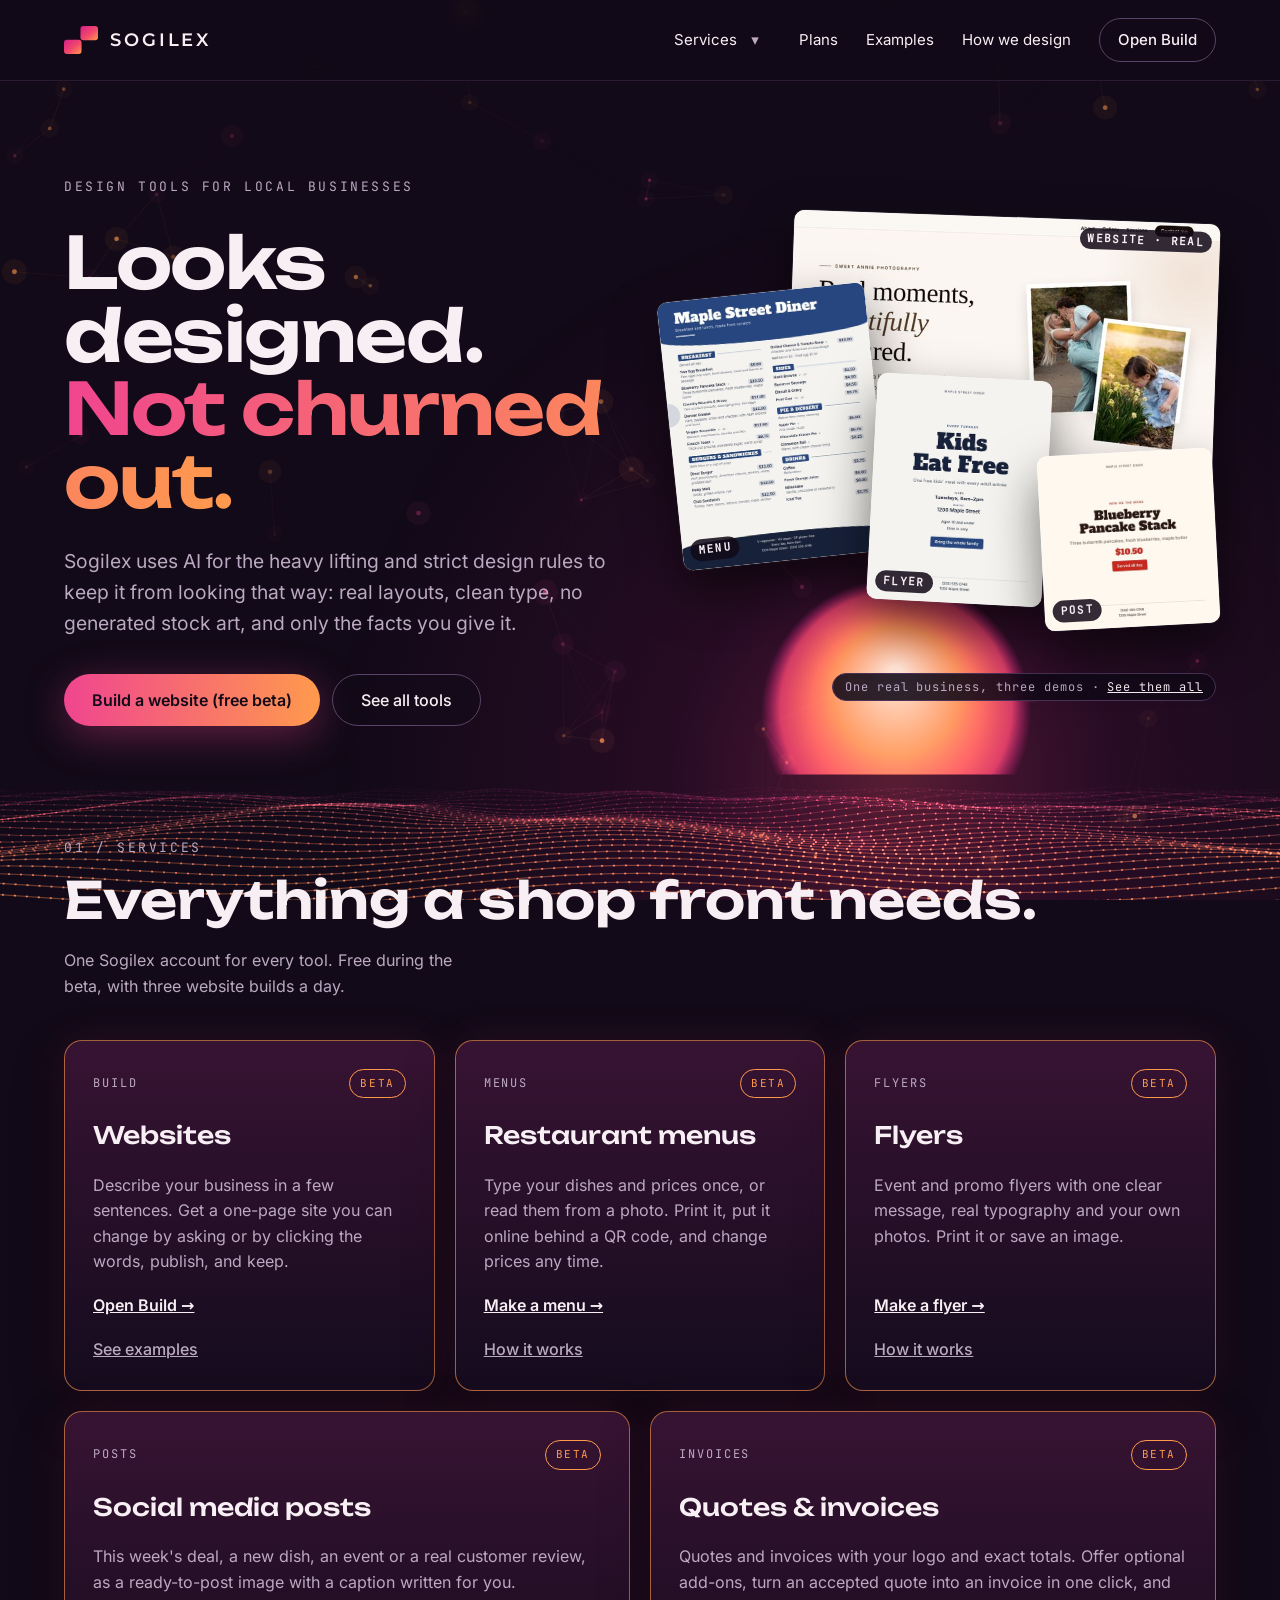
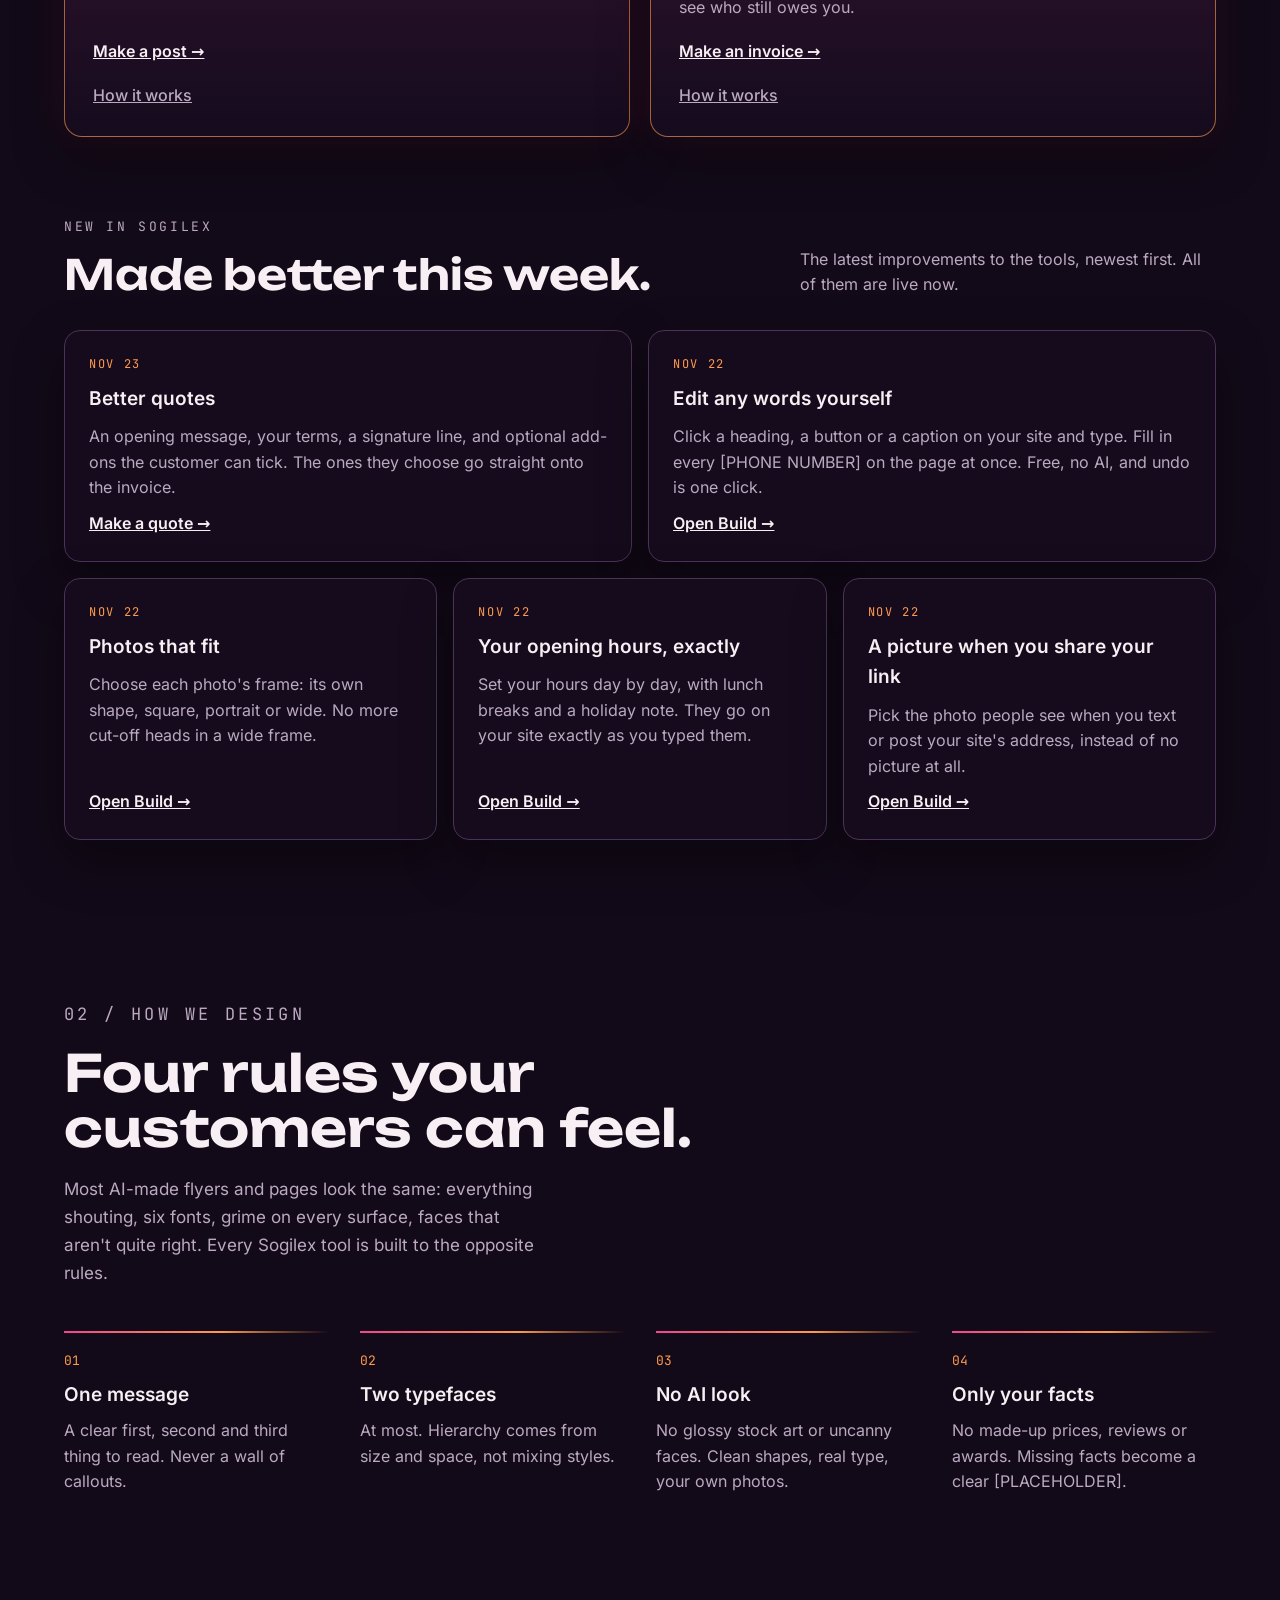
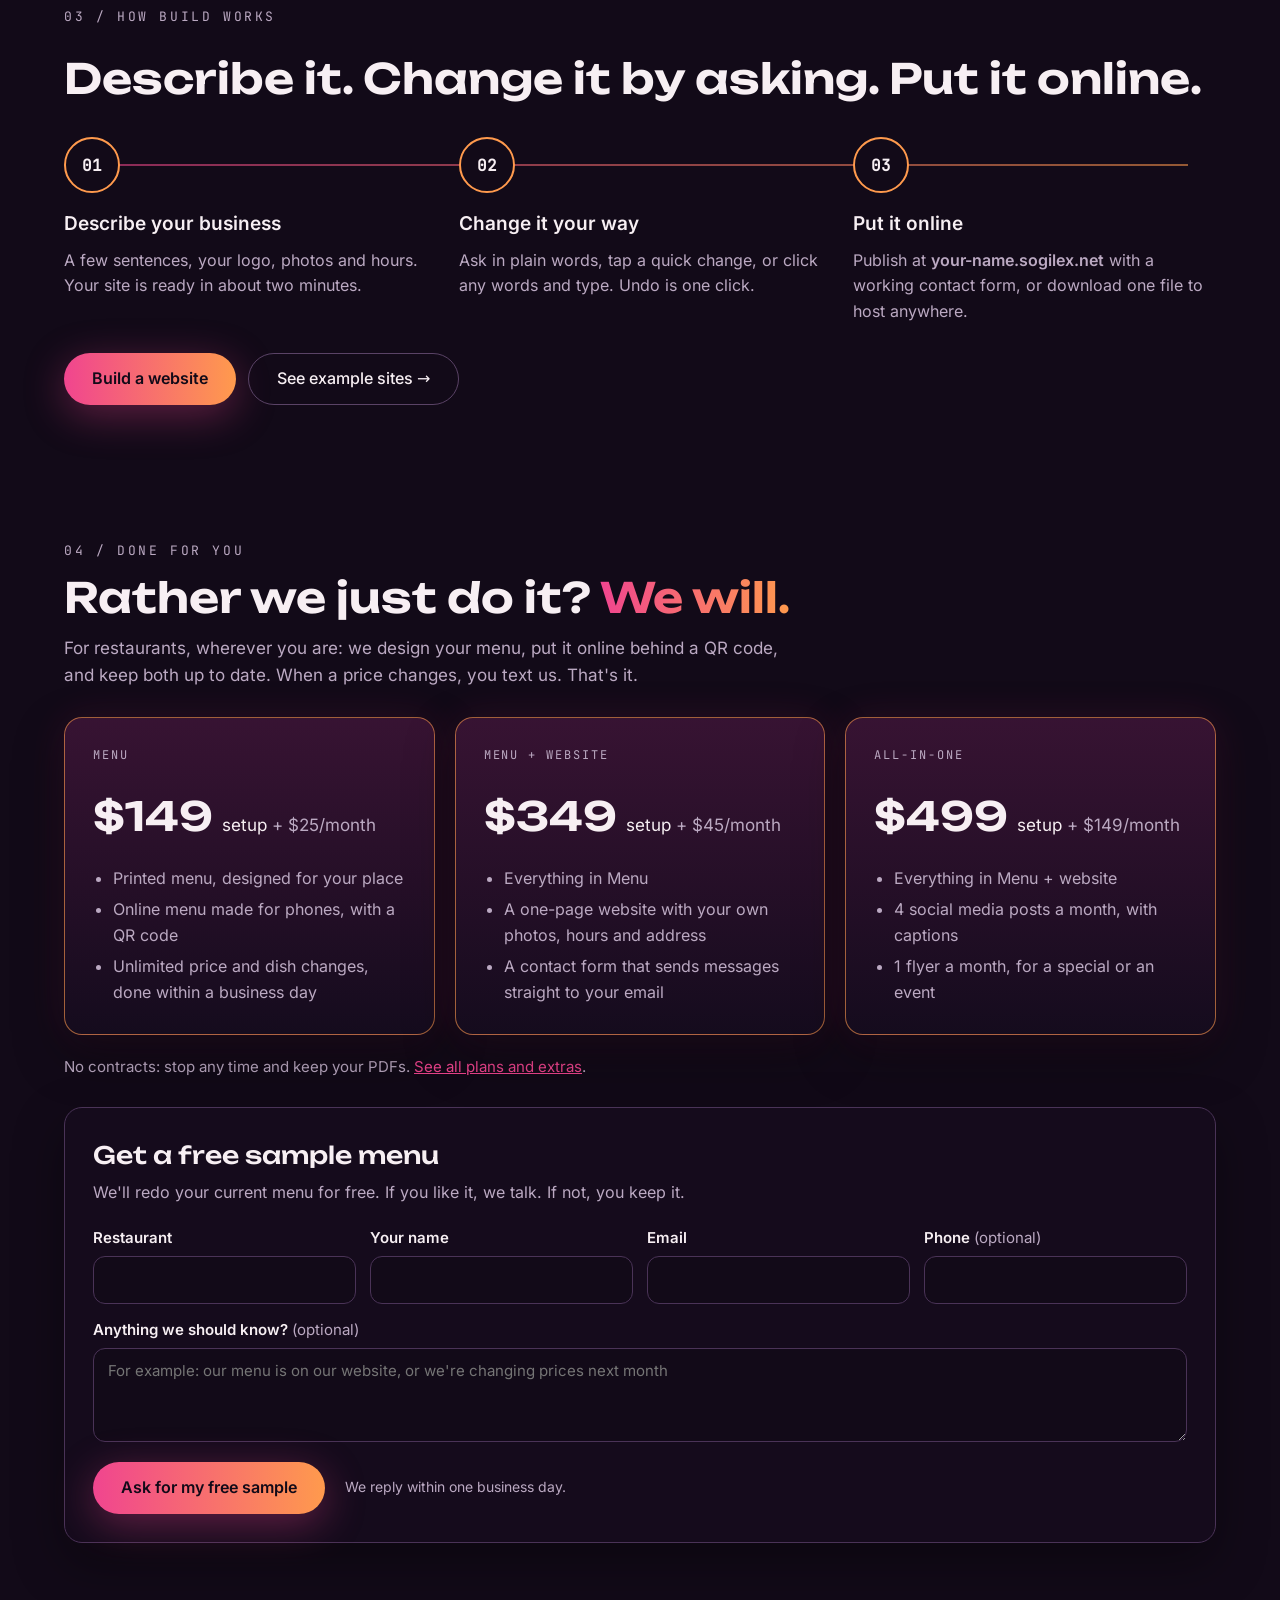
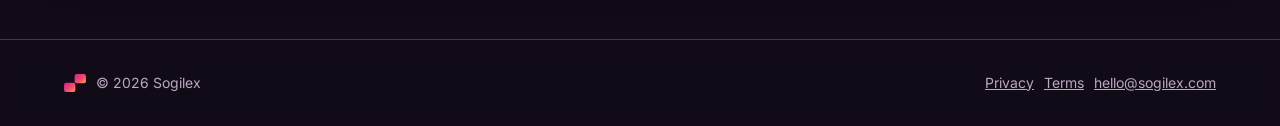
==== commit 34eaf9be: "First real example: Sweet Annie Photography (with the owner's permission) leads /examples/ and is th" ====
--- a/index.html
+++ b/index.html
@@ -68,12 +68,12 @@
           </div>
         </div>
         <!-- Real output of the tools (the demo businesses from /examples/, labelled as demos there and here). -->
-        <div class="showcase" aria-label="Made with Sogilex (demo businesses)">
-          <a class="show show-site" href="/examples/#evergreen-title"><img src="/examples/home-site.jpg" width="640" height="400" alt="Website for Evergreen Lawn &amp; Landscape, a demo business, made with Build" fetchpriority="high"><span>Website</span></a>
+        <div class="showcase" aria-label="Made with Sogilex (a real business and demo businesses)">
+          <a class="show show-site" href="/examples/#annie-title"><img src="/examples/home-annie.jpg" width="640" height="400" alt="Website for Sweet Annie Photography, a real business, made with Build by its owner" fetchpriority="high"><span>Website · real</span></a>
           <a class="show show-menu" href="/examples/#menu-title"><img src="/examples/home-menu.jpg" width="520" height="673" alt="Printed menu for Maple Street Diner, a demo restaurant, made with Menus"><span>Menu</span></a>
           <a class="show show-flyer" href="/examples/#promo-title"><img src="/examples/home-flyer.jpg" width="440" height="569" alt="Kids Eat Free flyer for the same demo diner, made with Flyers"><span>Flyer</span></a>
           <a class="show show-post" href="/examples/#promo-title"><img src="/examples/home-post.jpg" width="420" height="420" alt="Blueberry Pancake Stack social post for the demo diner, made with Posts"><span>Post</span></a>
-          <p class="show-note">Demo businesses · <a href="/examples/">See them all</a></p>
+          <p class="show-note">One real business, three demos · <a href="/examples/">See them all</a></p>
         </div>
       </div>
     </section>
--- a/assets/site.css
+++ b/assets/site.css
@@ -380,3 +380,4 @@
   .flow::before { display: none; }
   .flow li:not(:last-child)::after { content: ""; position: absolute; left: 27px; top: 56px; bottom: -26px; width: 2px; background: linear-gradient(180deg, var(--magenta), var(--amber)); opacity: .55; }
 }
+.show-site span { top: 8px; bottom: auto; left: auto; right: 8px; }
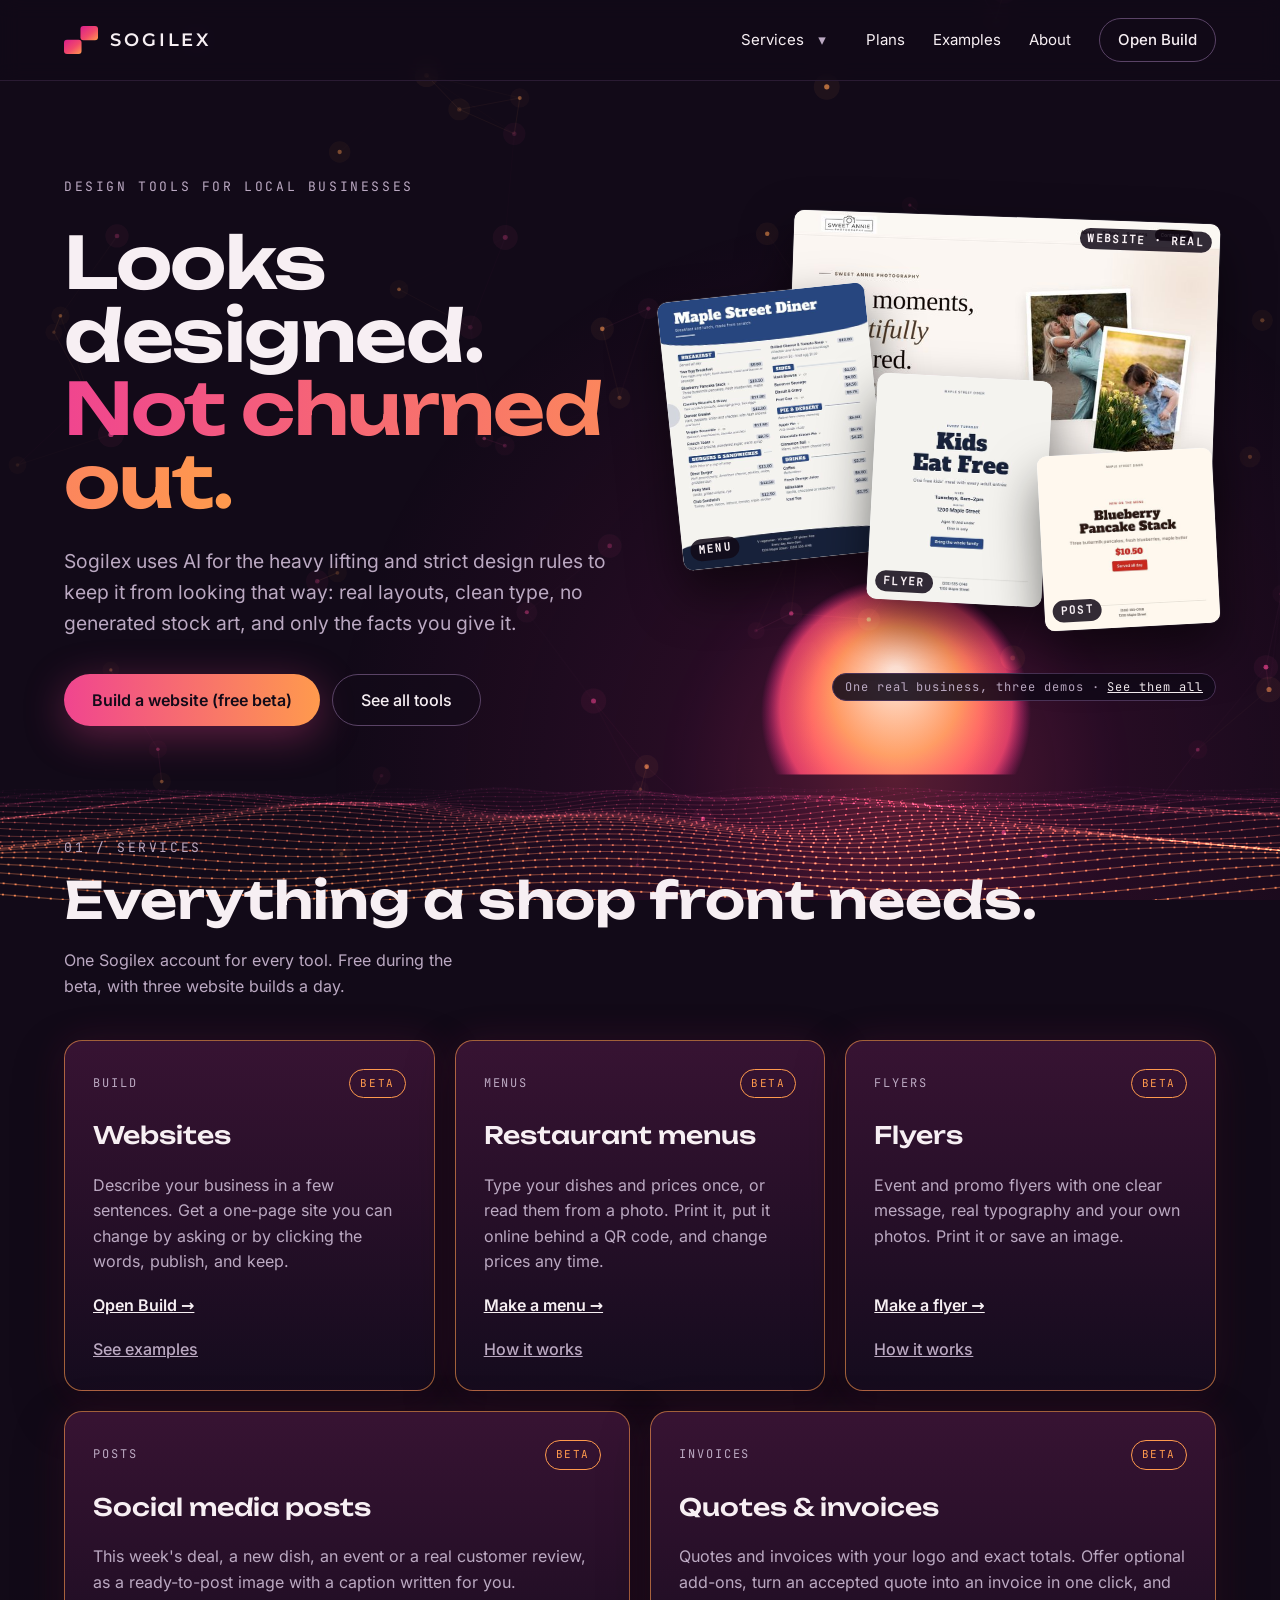
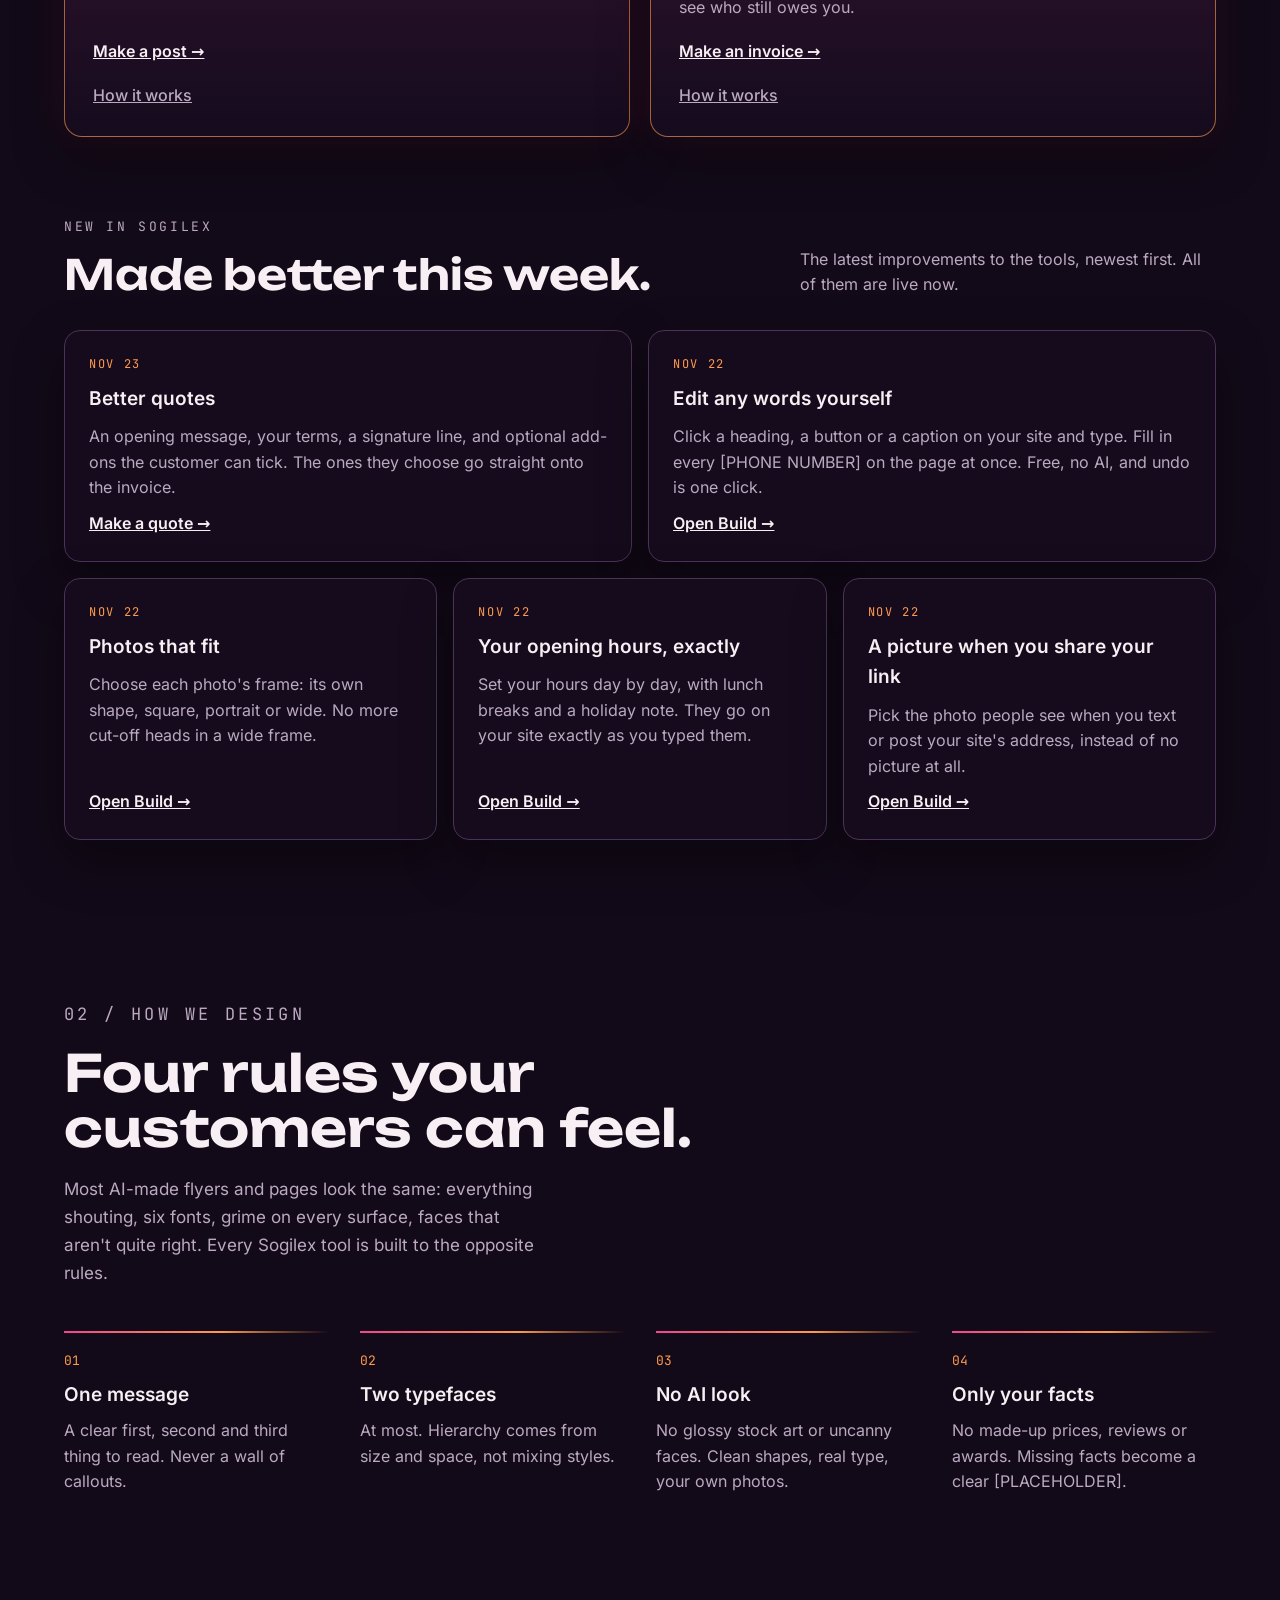
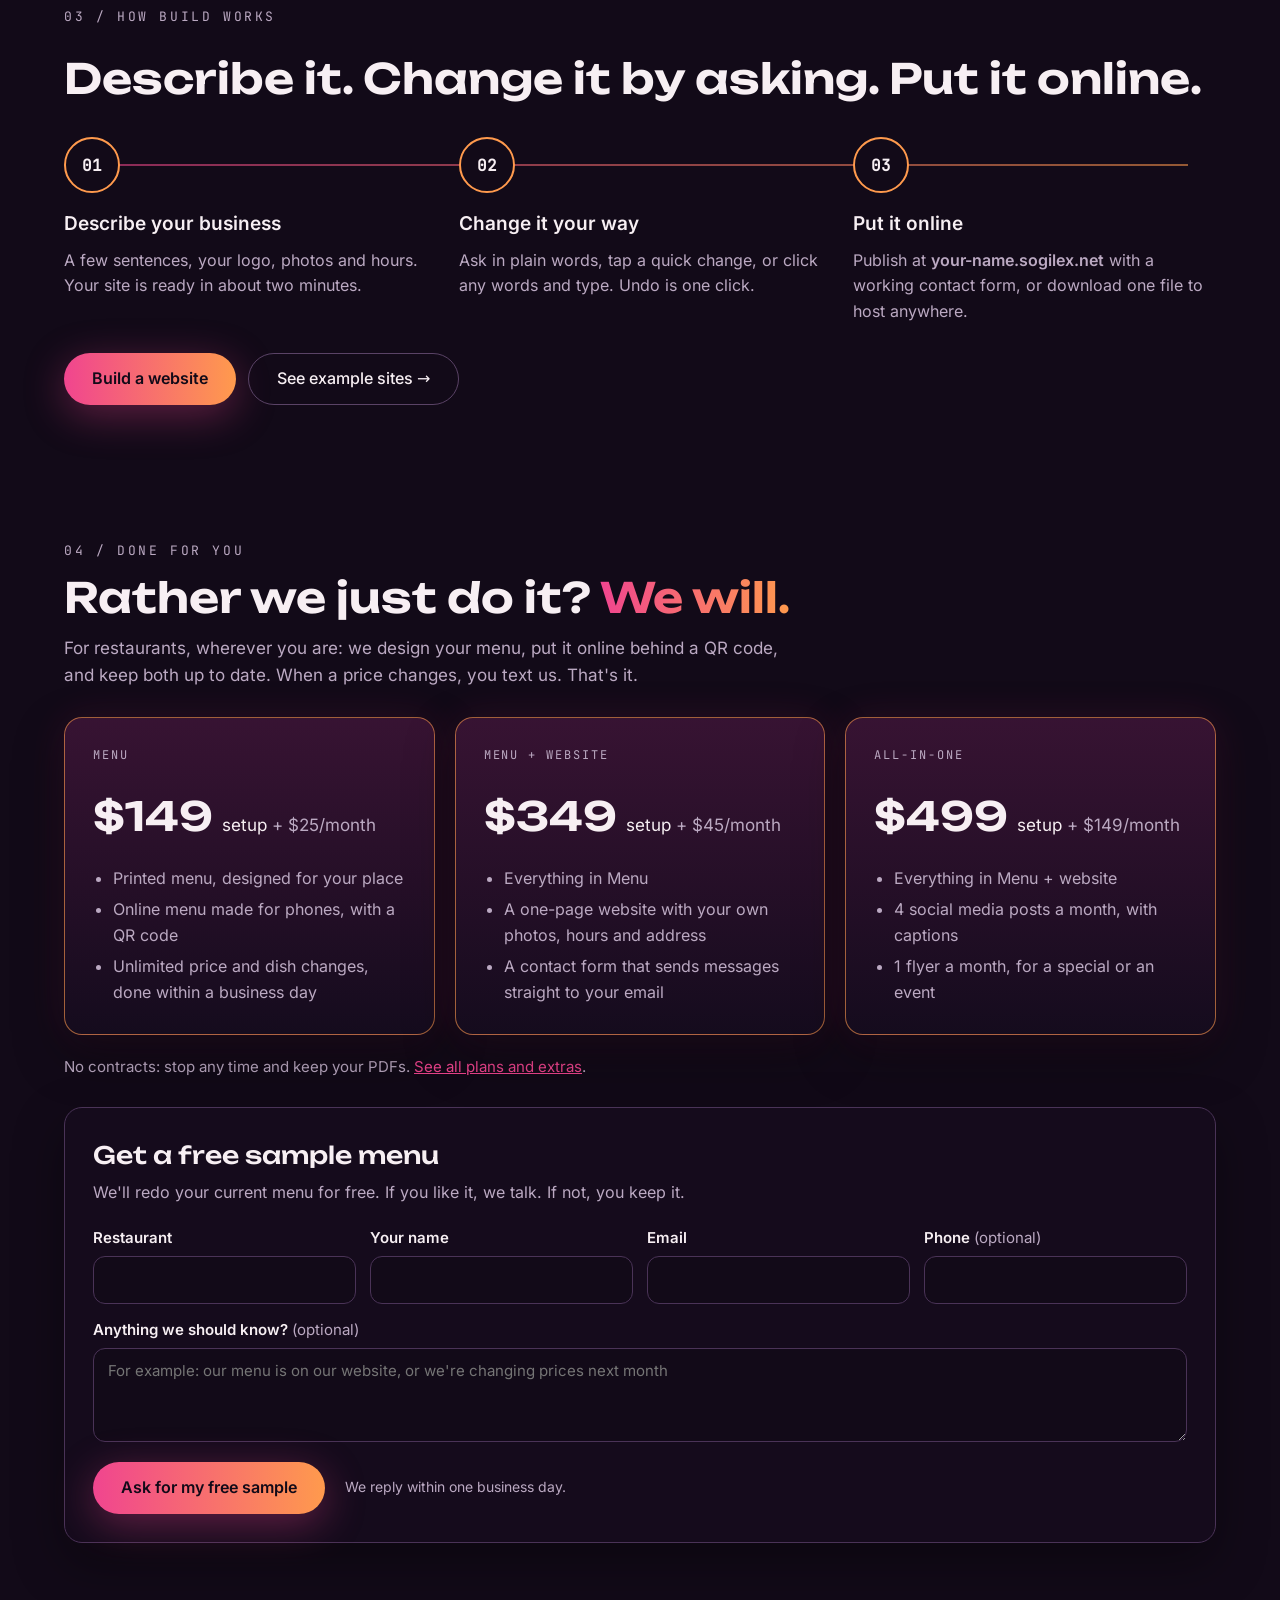
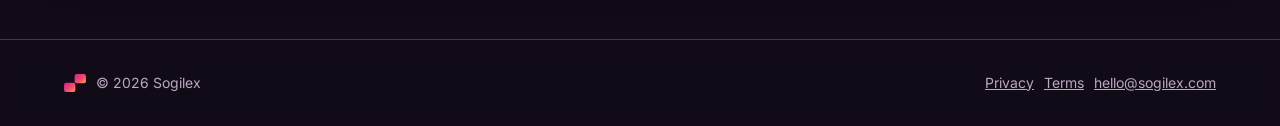
==== commit e08c6258: "About page (team, story, rules, contact) with marked blanks for the team's answers; menu: About repl" ====
--- a/index.html
+++ b/index.html
@@ -48,7 +48,7 @@
           <li class="nav-services"><a href="/services/">Services</a></li>
           <li><a href="/plans/">Plans</a></li>
           <li><a href="/examples/">Examples</a></li>
-          <li><a href="#rules">How we design</a></li>
+          <li><a href="/about/">About</a></li>
           <li><a class="btn btn-ghost btn-sm" href="https://build.sogilex.com/">Open Build</a></li>
         </ul>
       </nav>
--- a/assets/site.css
+++ b/assets/site.css
@@ -381,3 +381,25 @@
   .flow li:not(:last-child)::after { content: ""; position: absolute; left: 27px; top: 56px; bottom: -26px; width: 2px; background: linear-gradient(180deg, var(--magenta), var(--amber)); opacity: .55; }
 }
 .show-site span { top: 8px; bottom: auto; left: auto; right: 8px; }
+
+/* About page */
+.about-hero .wrap { min-height: 460px; }
+.story { max-width: 46rem; padding: clamp(24px, 4vw, 40px); border-radius: 22px; display: flex; flex-direction: column; gap: 14px; }
+.story p { margin: 0; color: var(--muted); font-size: 17px; line-height: 1.65; }
+.team { display: grid; grid-template-columns: repeat(auto-fit, minmax(min(100%, 340px), 1fr)); gap: 20px; }
+.person { padding: 28px; border-radius: 20px; display: flex; flex-direction: column; gap: 18px; }
+.person-top { display: flex; align-items: center; gap: 18px; }
+.person-photo { flex: none; width: 96px; height: 96px; border-radius: 50%; padding: 3px; background: var(--sunset); }
+.person-photo span, .person-photo img { width: 100%; height: 100%; border-radius: 50%; display: grid; place-items: center; object-fit: cover; background: var(--night); font: 600 24px var(--head); color: var(--text); }
+.person h3 { margin: 0; font-family: var(--head); font-weight: 500; font-size: 24px; }
+.person-title { margin: 4px 0 0; color: var(--amber); font-weight: 600; }
+.person-area { margin: 2px 0 0; color: var(--muted); font-size: 14px; }
+.person-role { margin: 0; color: var(--text); font-size: 17px; line-height: 1.55; }
+.person-facts { margin: 0; display: grid; grid-template-columns: max-content 1fr; gap: 10px 16px; padding-top: 16px; border-top: 1px solid var(--line); }
+.person-facts dt { font-family: var(--mono); font-size: 12px; letter-spacing: 0.1em; text-transform: uppercase; color: var(--muted); padding-top: 2px; }
+.person-facts dd { margin: 0; color: var(--text); }
+@media (max-width: 480px) { .person-facts { grid-template-columns: minmax(0, 1fr); gap: 2px; } .person-facts dd { margin-bottom: 10px; } }
+.about-cta .wrap { align-items: flex-start; }
+.about-cta .actions { margin: 0; }
+/* Blanks still to fill (visible on purpose; none may remain when the page goes live) */
+.todo { color: var(--amber) !important; font-style: italic; }
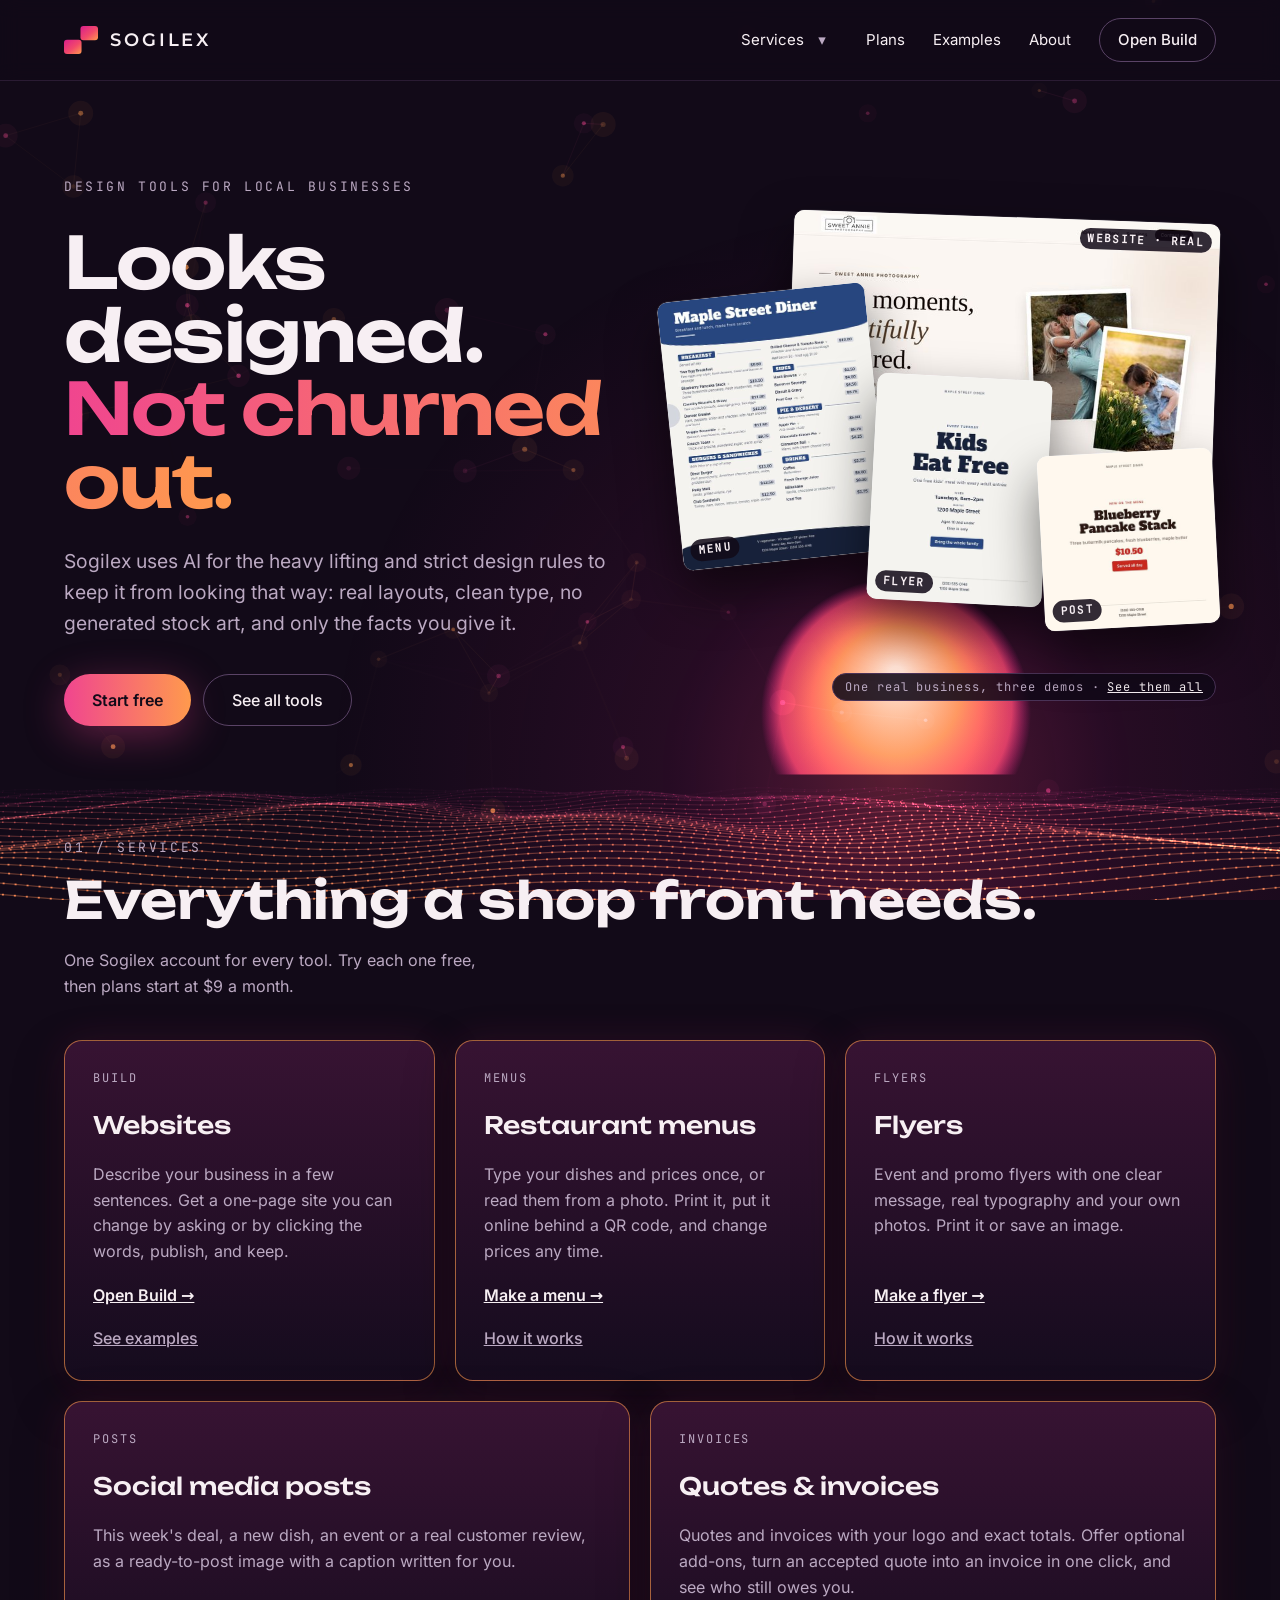
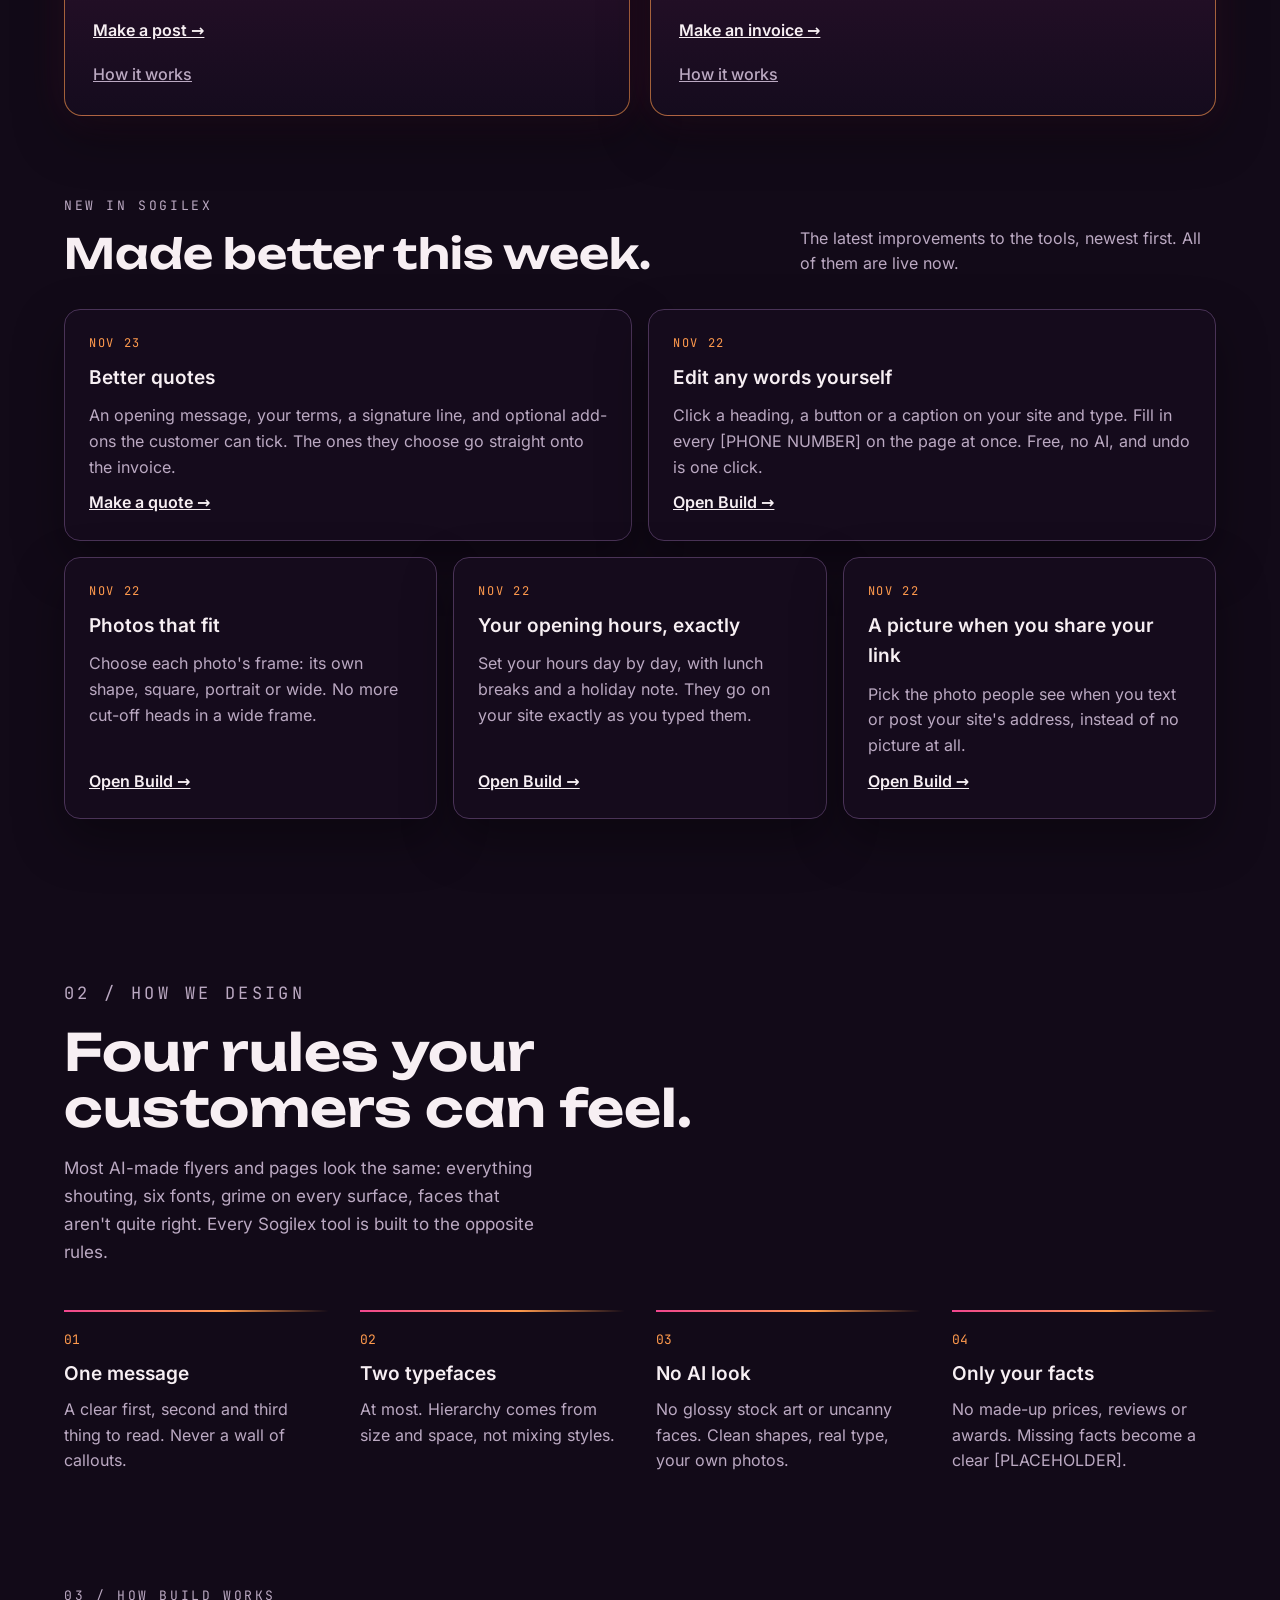
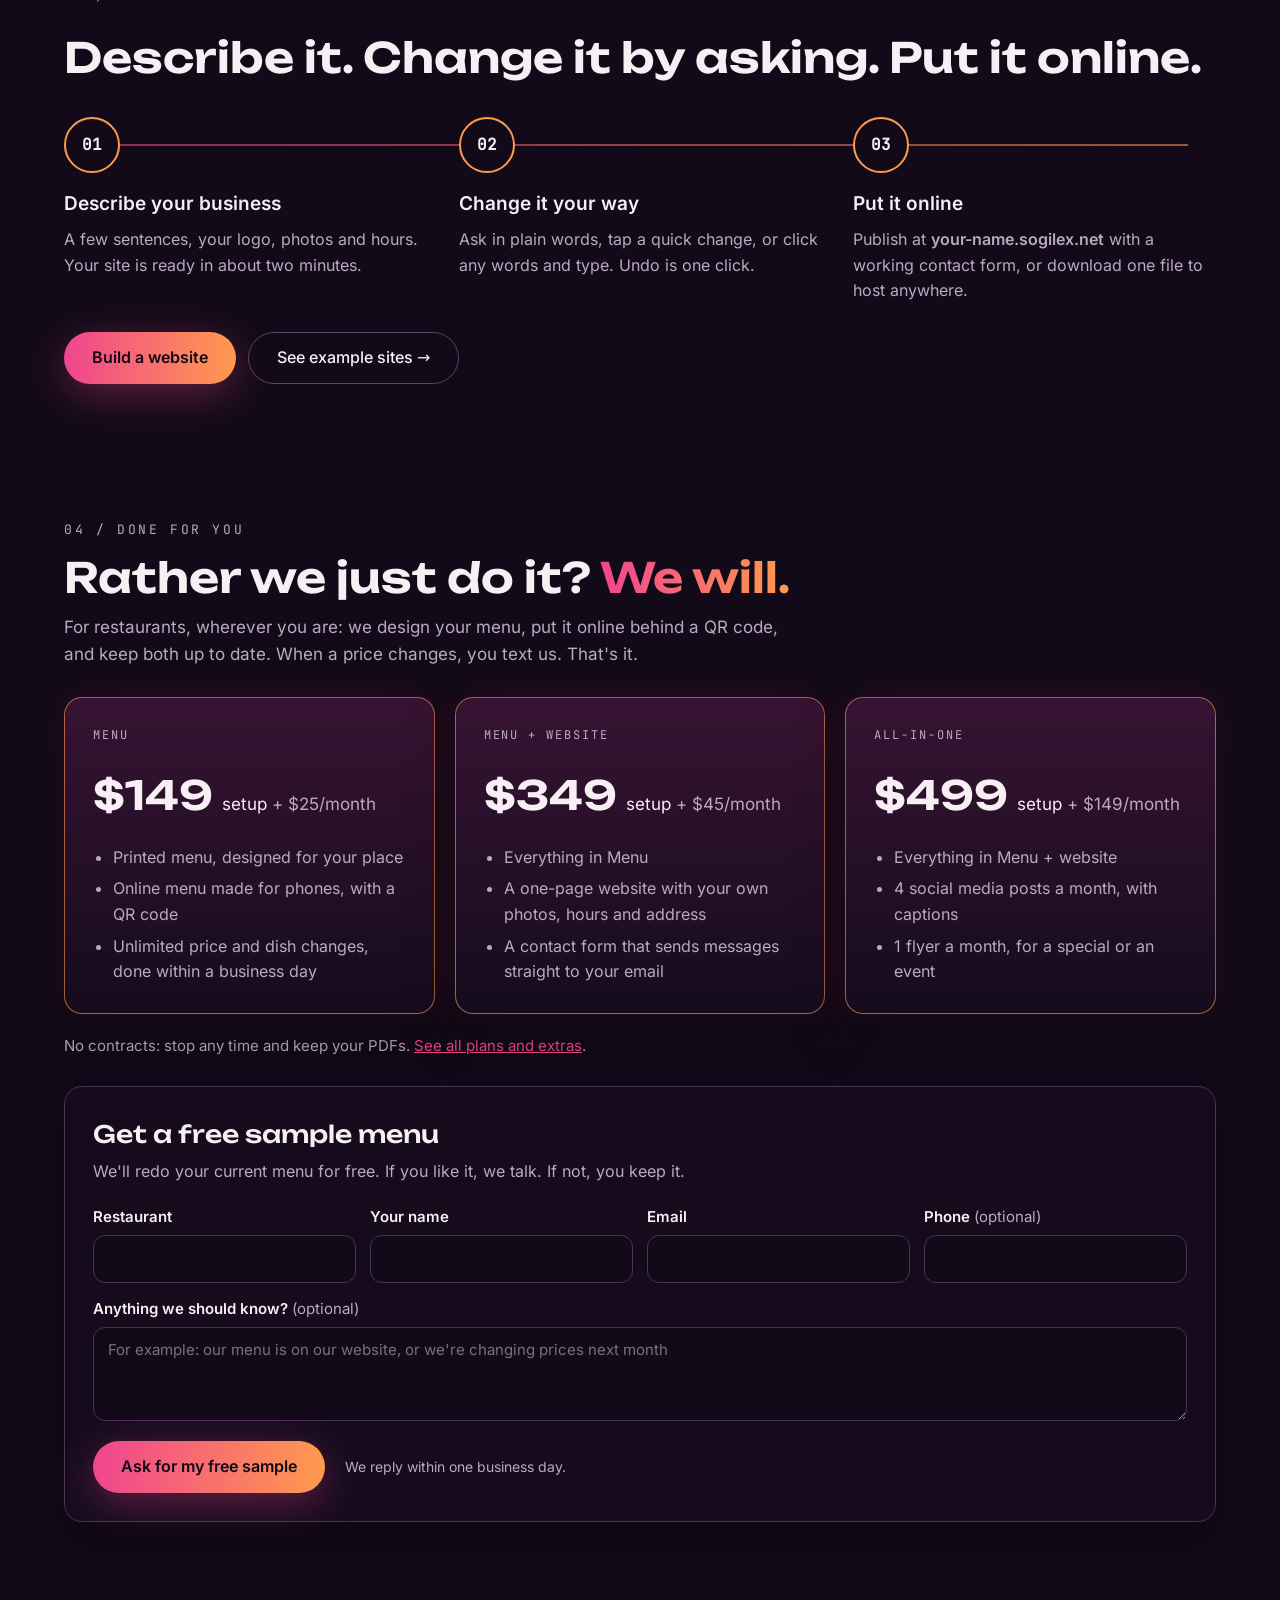
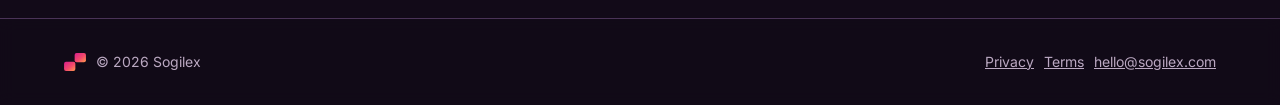
==== commit 9f1668cd: "Launch wording for switch-over day (Plans page with Free trial / Basics / Do it yourself, 'Start fre" ====
--- a/index.html
+++ b/index.html
@@ -63,7 +63,7 @@
           <h1 id="hero-title">Looks designed. <span class="glow-text">Not churned out.</span></h1>
           <p class="lede">Sogilex uses AI for the heavy lifting and strict design rules to keep it from looking that way: real layouts, clean type, no generated stock art, and only the facts you give it.</p>
           <div class="actions" data-horizon>
-            <a class="btn btn-primary" href="https://build.sogilex.com/">Build a website (free beta)</a>
+            <a class="btn btn-primary" href="https://build.sogilex.com/">Start free</a>
             <a class="btn btn-ghost" href="#tools">See all tools</a>
           </div>
         </div>
@@ -85,7 +85,7 @@
             <p class="label">01 / Services</p>
             <h2 class="h2" id="tools-title">Everything a shop front needs.</h2>
           </div>
-          <p class="muted">One Sogilex account for every tool. Free during the beta, with three website builds a day.</p>
+          <p class="muted">One Sogilex account for every tool. Try each one free, then plans start at $9 a month.</p>
         </div>
 
         <!-- Built from the one list in assets/services.js: add a service there and it appears here, in the menu and on /services/. -->
--- a/assets/site.css
+++ b/assets/site.css
@@ -290,6 +290,8 @@
 
 /* ---------- plans ---------- */
 .plans-grid { display: grid; grid-template-columns: minmax(0, 1fr) minmax(0, 1fr); gap: 20px; align-items: stretch; }
+.plans-grid.three { grid-template-columns: repeat(3, minmax(0, 1fr)); }
+.plan-best { border-color: rgba(242, 73, 107, .7); }
 .plan { display: flex; flex-direction: column; gap: 18px; }
 .plan .dfy-list { flex: 1; }
 .plan-btn { align-self: flex-start; }
@@ -304,6 +306,7 @@
 .plan-extras td { text-align: right; padding: 16px 0; white-space: nowrap; font-weight: 600; color: var(--text); }
 .plan-extras tr + tr th, .plan-extras tr + tr td { border-top: 1px solid var(--border); }
 @media (max-width: 760px) { .plans-grid { grid-template-columns: minmax(0, 1fr); } }
+@media (max-width: 1000px) { .plans-grid.three { grid-template-columns: minmax(0, 1fr); max-width: 560px; } }
 
 /* New in Sogilex (homepage) */
 .news .wrap { padding-top: 24px; padding-bottom: 72px; display: flex; flex-direction: column; gap: 32px; }
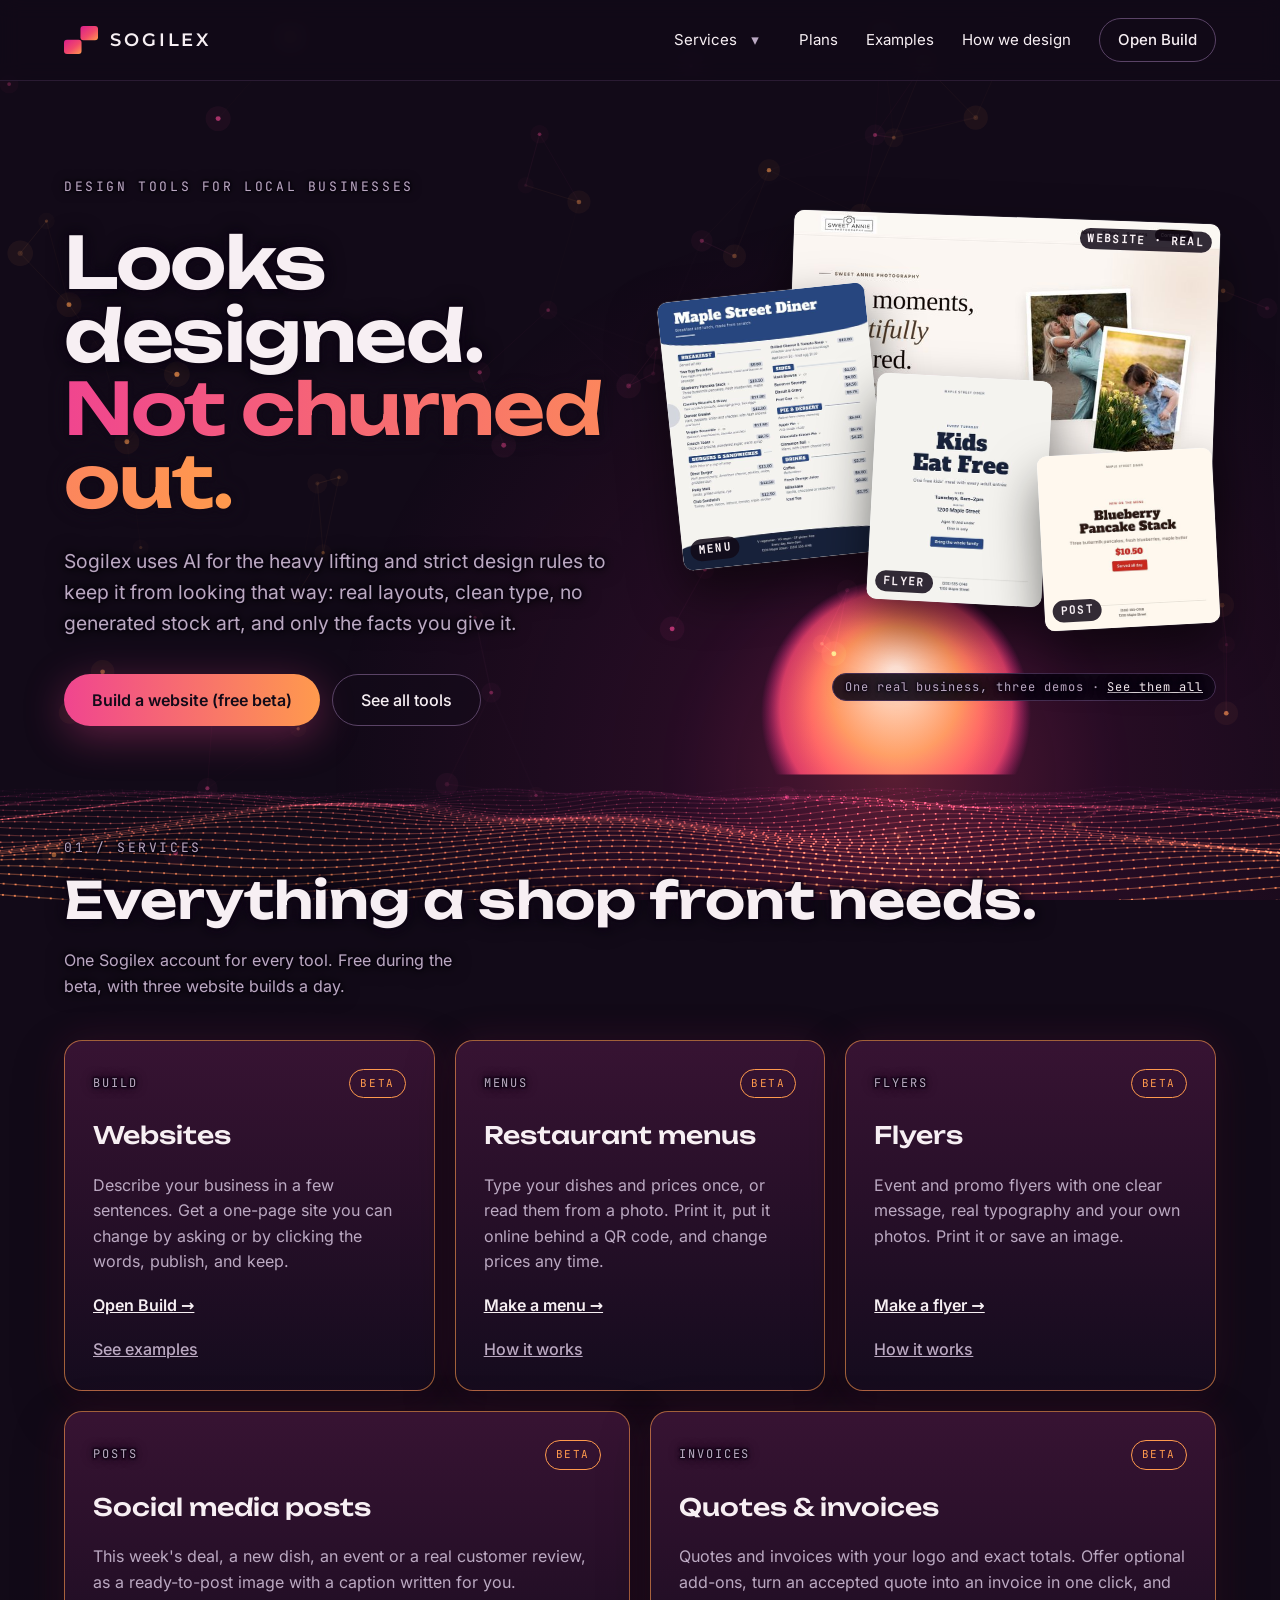
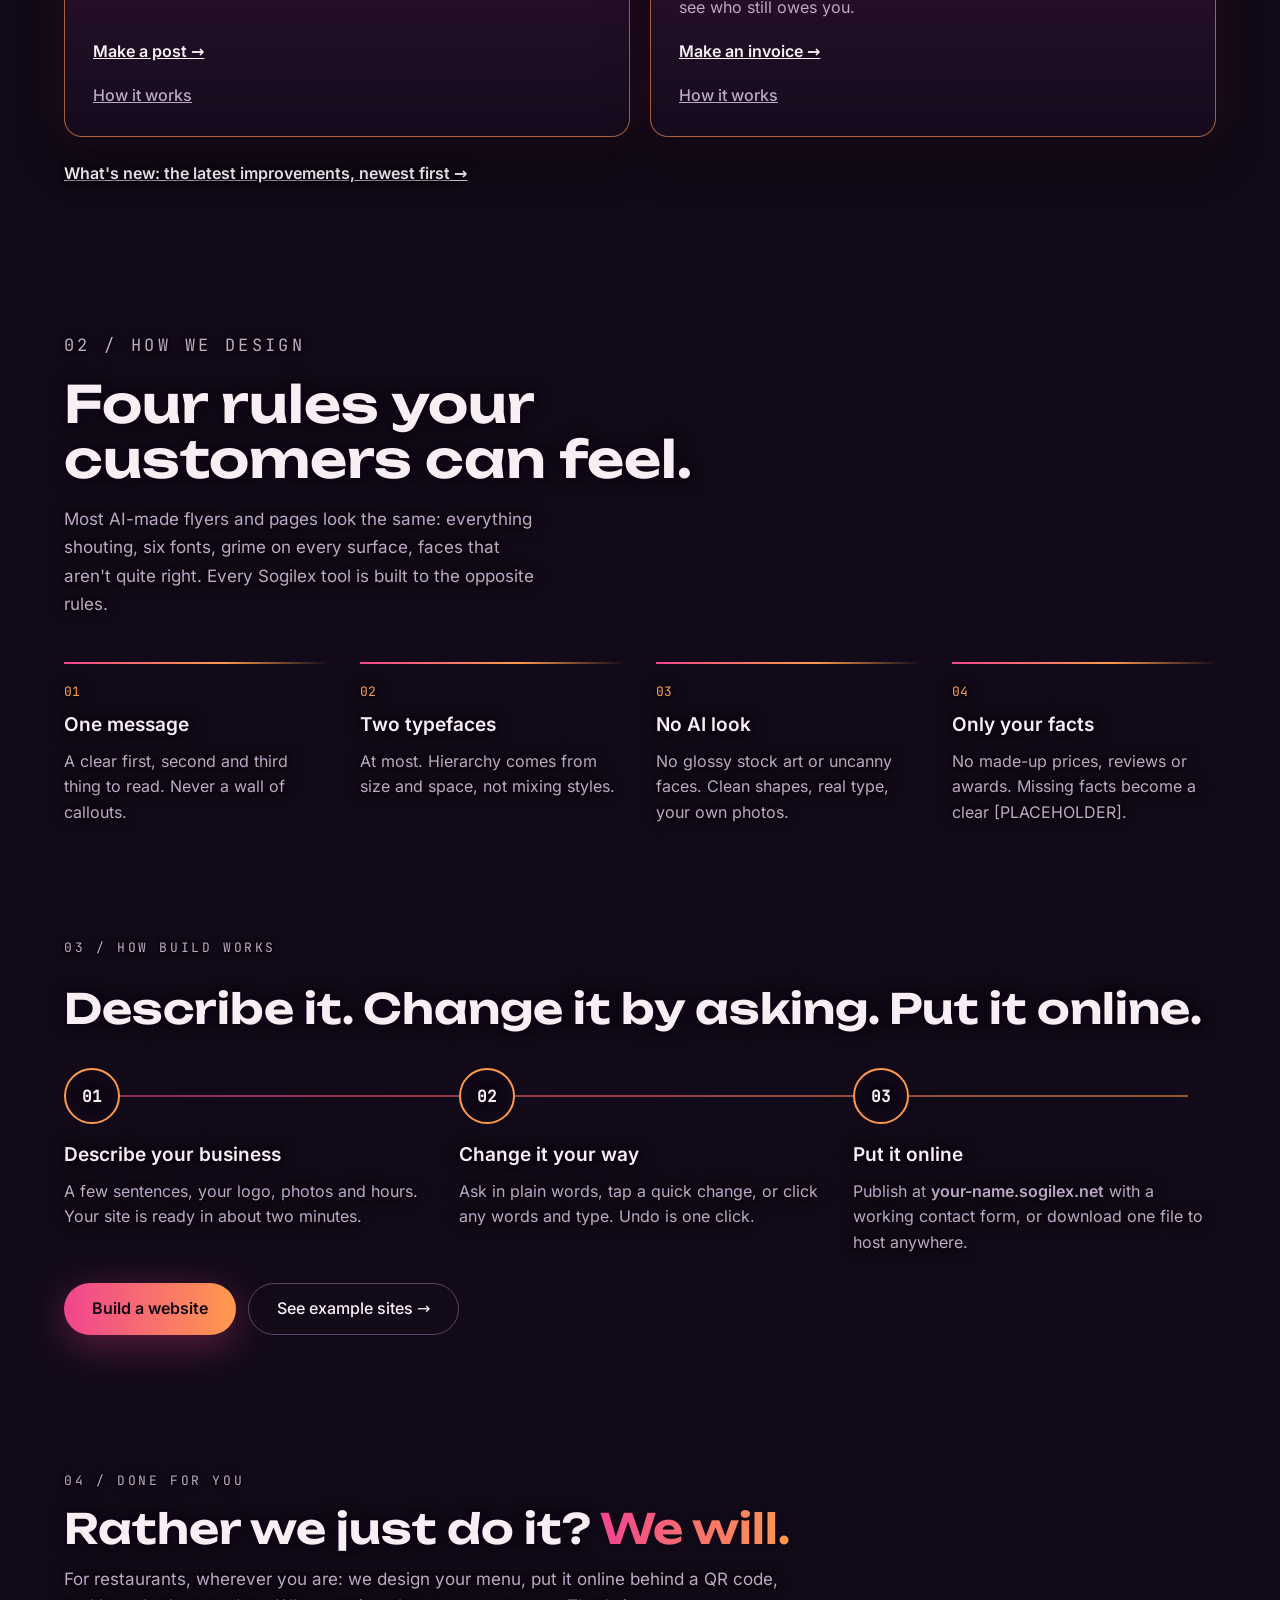
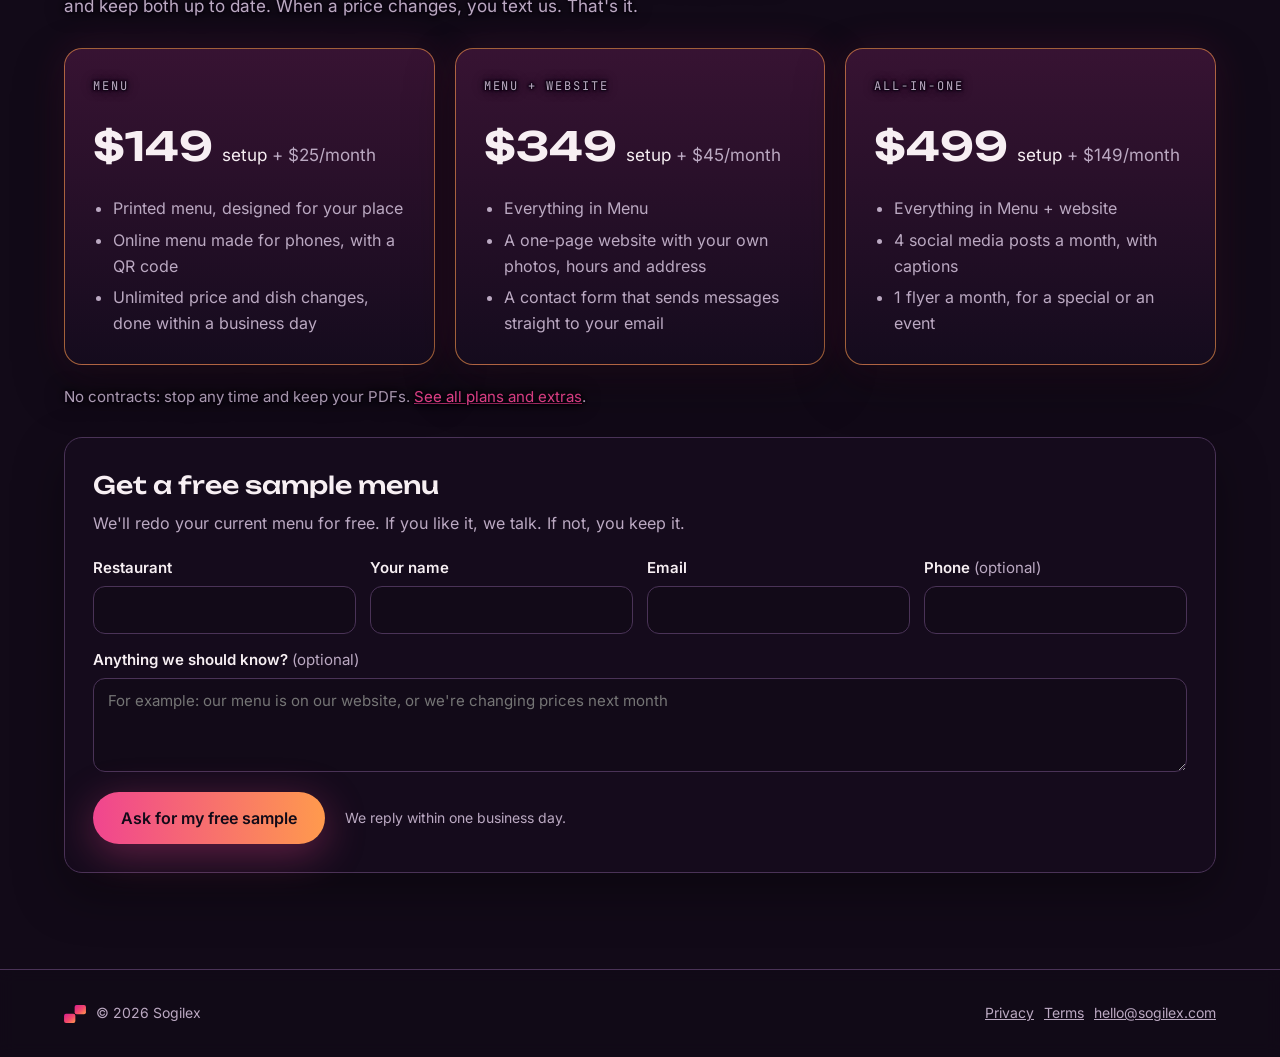
==== commit dff44acc: "sogilex.com: robots.txt, sitemap, 404 page, canonical + Twitter card tags, /changelog/, phone menu b" ====
--- a/index.html
+++ b/index.html
@@ -9,12 +9,15 @@
 <meta property="og:title" content="Sogilex · Looks designed. Not churned out.">
 <meta property="og:description" content="Websites, menus, flyers, social media posts, quotes and invoices for local businesses, with real layouts, clean type and only the facts you give it.">
 <meta property="og:url" content="https://sogilex.com/">
+<meta name="twitter:card" content="summary">
+<link rel="canonical" href="https://sogilex.com/">
 <meta property="og:type" content="website">
-<link rel="icon" href="favicon.svg" type="image/svg+xml">
+<link rel="icon" href="/favicon.svg" type="image/svg+xml">
 <link rel="preload" href="assets/fonts/unbounded-latin-600-normal.woff2" as="font" type="font/woff2" crossorigin>
 <link rel="stylesheet" href="assets/site.css">
 <script src="assets/scene.js" defer></script>
 <script src="/assets/services.js" defer></script>
+<script src="/assets/nav.js" defer></script>
 <script src="assets/sample.js" defer></script>
 </head>
 <body>
@@ -48,7 +51,7 @@
           <li class="nav-services"><a href="/services/">Services</a></li>
           <li><a href="/plans/">Plans</a></li>
           <li><a href="/examples/">Examples</a></li>
-          <li><a href="/about/">About</a></li>
+          <li><a href="#rules">How we design</a></li>
           <li><a class="btn btn-ghost btn-sm" href="https://build.sogilex.com/">Open Build</a></li>
         </ul>
       </nav>
@@ -63,7 +66,7 @@
           <h1 id="hero-title">Looks designed. <span class="glow-text">Not churned out.</span></h1>
           <p class="lede">Sogilex uses AI for the heavy lifting and strict design rules to keep it from looking that way: real layouts, clean type, no generated stock art, and only the facts you give it.</p>
           <div class="actions" data-horizon>
-            <a class="btn btn-primary" href="https://build.sogilex.com/">Start free</a>
+            <a class="btn btn-primary" href="https://build.sogilex.com/">Build a website (free beta)</a>
             <a class="btn btn-ghost" href="#tools">See all tools</a>
           </div>
         </div>
@@ -85,32 +88,14 @@
             <p class="label">01 / Services</p>
             <h2 class="h2" id="tools-title">Everything a shop front needs.</h2>
           </div>
-          <p class="muted">One Sogilex account for every tool. Try each one free, then plans start at $9 a month.</p>
+          <p class="muted">One Sogilex account for every tool. Free during the beta, with three website builds a day.</p>
         </div>
 
         <!-- Built from the one list in assets/services.js: add a service there and it appears here, in the menu and on /services/. -->
         <div class="cards" data-services>
           <noscript><p class="muted">See all our services on the <a href="/services/">services page</a>.</p></noscript>
         </div>
-      </div>
-    </section>
-
-    <section class="news" id="new" aria-labelledby="new-title">
-      <div class="wrap">
-        <div class="section-head">
-          <div>
-            <p class="label">New in Sogilex</p>
-            <h2 class="h2 news-h" id="new-title">Made better this week.</h2>
-          </div>
-          <p class="muted">The latest improvements to the tools, newest first. All of them are live now.</p>
-        </div>
-        <ul class="news-list">
-          <li class="panel"><time datetime="2026-11-23">Nov 23</time><h3>Better quotes</h3><p>An opening message, your terms, a signature line, and optional add-ons the customer can tick. The ones they choose go straight onto the invoice.</p><a href="https://build.sogilex.com/invoices/">Make a quote →</a></li>
-          <li class="panel"><time datetime="2026-11-22">Nov 22</time><h3>Edit any words yourself</h3><p>Click a heading, a button or a caption on your site and type. Fill in every [PHONE NUMBER] on the page at once. Free, no AI, and undo is one click.</p><a href="https://build.sogilex.com/">Open Build →</a></li>
-          <li class="panel"><time datetime="2026-11-22">Nov 22</time><h3>Photos that fit</h3><p>Choose each photo's frame: its own shape, square, portrait or wide. No more cut-off heads in a wide frame.</p><a href="https://build.sogilex.com/">Open Build →</a></li>
-          <li class="panel"><time datetime="2026-11-22">Nov 22</time><h3>Your opening hours, exactly</h3><p>Set your hours day by day, with lunch breaks and a holiday note. They go on your site exactly as you typed them.</p><a href="https://build.sogilex.com/">Open Build →</a></li>
-          <li class="panel"><time datetime="2026-11-22">Nov 22</time><h3>A picture when you share your link</h3><p>Pick the photo people see when you text or post your site's address, instead of no picture at all.</p><a href="https://build.sogilex.com/">Open Build →</a></li>
-        </ul>
+        <p class="news-link"><a href="/changelog/">What's new: the latest improvements, newest first →</a></p>
       </div>
     </section>
 
--- a/assets/site.css
+++ b/assets/site.css
@@ -96,7 +96,7 @@
 .card.live { border-color: rgba(255, 154, 77, 0.6); background: linear-gradient(180deg, rgba(58, 20, 52, 0.95), rgba(22, 12, 30, 0.95)); box-shadow: 0 20px 50px rgba(0, 0, 0, 0.35), 0 0 40px rgba(240, 69, 143, 0.12); }
 .card-top { display: flex; justify-content: space-between; align-items: center; }
 .card-top .label { font-size: 12px; letter-spacing: 0.16em; }
-.card h3 { margin: 0; font-family: var(--head); font-weight: 500; font-size: 24px; }
+.card h2, .card h3 { margin: 0; font-family: var(--head); font-weight: 500; font-size: 24px; }
 .card p { margin: 0; color: var(--muted); }
 .card .more { margin-top: auto; color: var(--text); font-weight: 600; }
 .card .more:hover { color: var(--amber); }
@@ -133,9 +133,6 @@
 @media (max-width: 640px) {
   .hero .wrap { padding-top: 64px; min-height: 560px; }
   .nav { gap: 18px; }
-}
-@media (max-width: 480px) {
-  .nav li:not(:last-child) { display: none; }
 }
 
 /* ---------- product pages (menus, flyers) ---------- */
@@ -261,7 +258,7 @@
 .svc-menu { display: none; position: absolute; top: calc(100% + 12px); left: -16px; z-index: 20; min-width: 270px; padding: 10px; border-radius: 16px;
   border: 1px solid var(--border); background: #1A1022; box-shadow: 0 24px 60px rgba(0, 0, 0, 0.5); flex-direction: column; gap: 2px; }
 .nav-services.open .svc-menu { display: flex; }
-@media (hover: hover) and (min-width: 481px) { .nav-services:hover .svc-menu, .nav-services:focus-within .svc-menu { display: flex; } }
+@media (hover: hover) and (min-width: 861px) { .nav-services:hover .svc-menu, .nav-services:focus-within .svc-menu { display: flex; } }
 .svc-menu a { text-decoration: none; }
 .svc-item { display: flex; justify-content: space-between; align-items: baseline; gap: 16px; padding: 10px 12px; border-radius: 10px; color: var(--text) !important; }
 .svc-item:hover { background: rgba(255, 154, 77, 0.1); }
@@ -271,11 +268,6 @@
 .svc-all { border-top: 1px solid #2A1B33; margin-top: 6px; padding-top: 12px; }
 .svc-dfy { padding-top: 2px; color: var(--muted) !important; }
 .card .more-quiet { margin-top: 0; font-weight: 500; color: var(--muted); }
-@media (max-width: 480px) {
-  .nav li.nav-services { display: flex; position: static; }
-  .site-header .bar { position: relative; }
-  .svc-menu { left: 16px; right: 16px; min-width: 0; top: calc(100% - 6px); }
-}
 
 /* ---------- privacy and terms ---------- */
 .legal-hero .wrap { min-height: 380px; }
@@ -290,8 +282,6 @@
 
 /* ---------- plans ---------- */
 .plans-grid { display: grid; grid-template-columns: minmax(0, 1fr) minmax(0, 1fr); gap: 20px; align-items: stretch; }
-.plans-grid.three { grid-template-columns: repeat(3, minmax(0, 1fr)); }
-.plan-best { border-color: rgba(242, 73, 107, .7); }
 .plan { display: flex; flex-direction: column; gap: 18px; }
 .plan .dfy-list { flex: 1; }
 .plan-btn { align-self: flex-start; }
@@ -306,15 +296,17 @@
 .plan-extras td { text-align: right; padding: 16px 0; white-space: nowrap; font-weight: 600; color: var(--text); }
 .plan-extras tr + tr th, .plan-extras tr + tr td { border-top: 1px solid var(--border); }
 @media (max-width: 760px) { .plans-grid { grid-template-columns: minmax(0, 1fr); } }
-@media (max-width: 1000px) { .plans-grid.three { grid-template-columns: minmax(0, 1fr); max-width: 560px; } }
-
-/* New in Sogilex (homepage) */
-.news .wrap { padding-top: 24px; padding-bottom: 72px; display: flex; flex-direction: column; gap: 32px; }
+
+/* What's new (/changelog/; the homepage keeps one link to it) */
+.news-link { margin: -16px 0 0; font-weight: 600; }
+.news-link a { color: var(--text); }
+.news-link a:hover { color: var(--amber); }
+.news .wrap { padding-top: 8px; padding-bottom: 72px; display: flex; flex-direction: column; gap: 32px; }
 .news .news-h { font-size: clamp(1.8rem, 3.4vw, 2.6rem); line-height: 1.1; }
 .news-list { list-style: none; margin: 0; padding: 0; display: grid; grid-template-columns: repeat(auto-fit, minmax(230px, 1fr)); gap: 16px; }
 .news-list li { padding: 24px; border-radius: 16px; display: flex; flex-direction: column; gap: 10px; }
 .news-list time { font-family: var(--mono); font-size: 12px; letter-spacing: 0.14em; text-transform: uppercase; color: var(--amber); }
-.news-list h3 { margin: 0; font-size: 19px; font-weight: 600; }
+.news-list h2, .news-list h3 { margin: 0; font-size: 19px; font-weight: 600; }
 .news-list p { margin: 0; color: var(--muted); }
 .news-list a { margin-top: auto; color: var(--text); font-weight: 600; }
 .news-list a:hover { color: var(--amber); }
@@ -327,7 +319,7 @@
 
 /* Homepage showcase: real output of the tools beside the headline (demo businesses, see /examples/) */
 .hero .wrap { display: grid; grid-template-columns: minmax(0, 1fr); gap: 40px; }
-.showcase { position: relative; width: 100%; max-width: 560px; aspect-ratio: 1 / 0.86; margin-inline: auto; }
+.showcase { position: relative; z-index: 0; /* keeps the cards' z-index inside, under the Services drop-down */ width: 100%; max-width: 560px; aspect-ratio: 1 / 0.86; margin-inline: auto; }
 .show { position: absolute; display: block; border-radius: 10px; overflow: hidden; background: #fff; text-decoration: none;
   box-shadow: 0 24px 50px rgba(0, 0, 0, 0.55), 0 0 0 1px rgba(255, 255, 255, 0.08);
   transition: transform .35s cubic-bezier(.2, .7, .2, 1), box-shadow .35s; }
@@ -385,24 +377,37 @@
 }
 .show-site span { top: 8px; bottom: auto; left: auto; right: 8px; }
 
-/* About page */
-.about-hero .wrap { min-height: 460px; }
-.story { max-width: 46rem; padding: clamp(24px, 4vw, 40px); border-radius: 22px; display: flex; flex-direction: column; gap: 14px; }
-.story p { margin: 0; color: var(--muted); font-size: 17px; line-height: 1.65; }
-.team { display: grid; grid-template-columns: repeat(auto-fit, minmax(min(100%, 340px), 1fr)); gap: 20px; }
-.person { padding: 28px; border-radius: 20px; display: flex; flex-direction: column; gap: 18px; }
-.person-top { display: flex; align-items: center; gap: 18px; }
-.person-photo { flex: none; width: 96px; height: 96px; border-radius: 50%; padding: 3px; background: var(--sunset); }
-.person-photo span, .person-photo img { width: 100%; height: 100%; border-radius: 50%; display: grid; place-items: center; object-fit: cover; background: var(--night); font: 600 24px var(--head); color: var(--text); }
-.person h3 { margin: 0; font-family: var(--head); font-weight: 500; font-size: 24px; }
-.person-title { margin: 4px 0 0; color: var(--amber); font-weight: 600; }
-.person-area { margin: 2px 0 0; color: var(--muted); font-size: 14px; }
-.person-role { margin: 0; color: var(--text); font-size: 17px; line-height: 1.55; }
-.person-facts { margin: 0; display: grid; grid-template-columns: max-content 1fr; gap: 10px 16px; padding-top: 16px; border-top: 1px solid var(--line); }
-.person-facts dt { font-family: var(--mono); font-size: 12px; letter-spacing: 0.1em; text-transform: uppercase; color: var(--muted); padding-top: 2px; }
-.person-facts dd { margin: 0; color: var(--text); }
-@media (max-width: 480px) { .person-facts { grid-template-columns: minmax(0, 1fr); gap: 2px; } .person-facts dd { margin-bottom: 10px; } }
-.about-cta .wrap { align-items: flex-start; }
-.about-cta .actions { margin: 0; }
-/* Blanks still to fill (visible on purpose; none may remain when the page goes live) */
-.todo { color: var(--amber) !important; font-style: italic; }
+/* Text over the moving sunset (assets/scene.js): a dark halo the colour of the night sky keeps text readable (WCAG AA)
+   when the sun or its glow passes behind it. Invisible on the plain background. Boxes with their own background drop it. */
+main { --halo: var(--night); text-shadow: 0 0 1px var(--halo), 0 0 2px var(--halo), 0 0 2px var(--halo), 0 0 3px var(--halo), 0 0 6px var(--halo), 0 0 12px var(--halo), 0 0 20px var(--halo); }
+main .panel, main .btn, main .show, main .legal, main .example, main .menu-card, main .flyer-card, main input, main textarea { text-shadow: none; }
+/* Small mono labels have thin strokes: a denser, tighter halo. */
+main .label, main .crumb, main .sample-note { text-shadow: 0 0 1px var(--halo), 0 0 1px var(--halo), 0 0 1px var(--halo), 0 0 1px var(--halo), 0 0 2px var(--halo), 0 0 2px var(--halo), 0 0 3px var(--halo), 0 0 3px var(--halo), 0 0 6px var(--halo), 0 0 12px var(--halo); }
+.glow-text { text-shadow: none; filter: drop-shadow(0 0 1px var(--night)) drop-shadow(0 0 2px var(--night)) drop-shadow(0 0 8px var(--night)); }
+
+/* Phones and small tablets: the main menu sits behind a "Menu" button (assets/nav.js adds it and the .nav-js class).
+   Without JavaScript the links simply wrap. */
+.nav-btn { display: none; }
+@media (max-width: 860px) {
+  .nav-js .site-header .bar { position: relative; flex-wrap: nowrap; }
+  .nav-js .nav-btn { display: inline-flex; align-items: center; gap: 10px; min-height: 44px; padding: 0 16px; border-radius: 999px;
+    border: 1px solid #5A4366; background: rgba(18, 10, 24, 0.5); color: var(--text); font: inherit; font-size: 15px; font-weight: 500; cursor: pointer; }
+  .nav-js .nav-btn:hover, .nav-js .nav-btn[aria-expanded="true"] { border-color: var(--amber); }
+  .nav-btn-icon { position: relative; width: 16px; height: 2px; background: currentColor; border-radius: 2px; }
+  .nav-btn-icon::before, .nav-btn-icon::after { content: ""; position: absolute; left: 0; width: 16px; height: 2px; background: currentColor; border-radius: 2px; transition: transform .2s; }
+  .nav-btn-icon::before { top: -5px; } .nav-btn-icon::after { top: 5px; }
+  .nav-btn[aria-expanded="true"] .nav-btn-icon { background: transparent; }
+  .nav-btn[aria-expanded="true"] .nav-btn-icon::before { transform: translateY(5px) rotate(45deg); }
+  .nav-btn[aria-expanded="true"] .nav-btn-icon::after { transform: translateY(-5px) rotate(-45deg); }
+  .nav-js .nav { display: none; position: absolute; top: calc(100% - 4px); left: 16px; right: 16px; z-index: 20; flex-direction: column; align-items: stretch; gap: 2px;
+    padding: 10px; border-radius: 16px; border: 1px solid var(--border); background: #1A1022; box-shadow: 0 24px 60px rgba(0, 0, 0, 0.5); font-size: 16px; }
+  .nav-js .nav.open { display: flex; }
+  .nav-js .nav > li > a:not(.btn) { display: flex; align-items: center; min-height: 44px; padding: 0 12px; border-radius: 10px; flex: 1; }
+  .nav-js .nav > li > a:not(.btn):hover { background: rgba(255, 154, 77, 0.1); }
+  .nav-js .nav .btn { margin-top: 8px; width: 100%; justify-content: center; }
+  /* Services: its list opens inside the menu instead of floating */
+  .nav-js .nav .nav-services { flex-wrap: wrap; }
+  .nav-js .svc-toggle { min-width: 44px; min-height: 44px; }
+  .nav-js .svc-menu { position: static; flex-basis: 100%; min-width: 0; margin: 2px 0 6px; padding: 6px; box-shadow: none; background: rgba(255, 255, 255, 0.03); }
+}
+@media (prefers-reduced-motion: reduce) { .nav-btn-icon::before, .nav-btn-icon::after { transition: none; } }
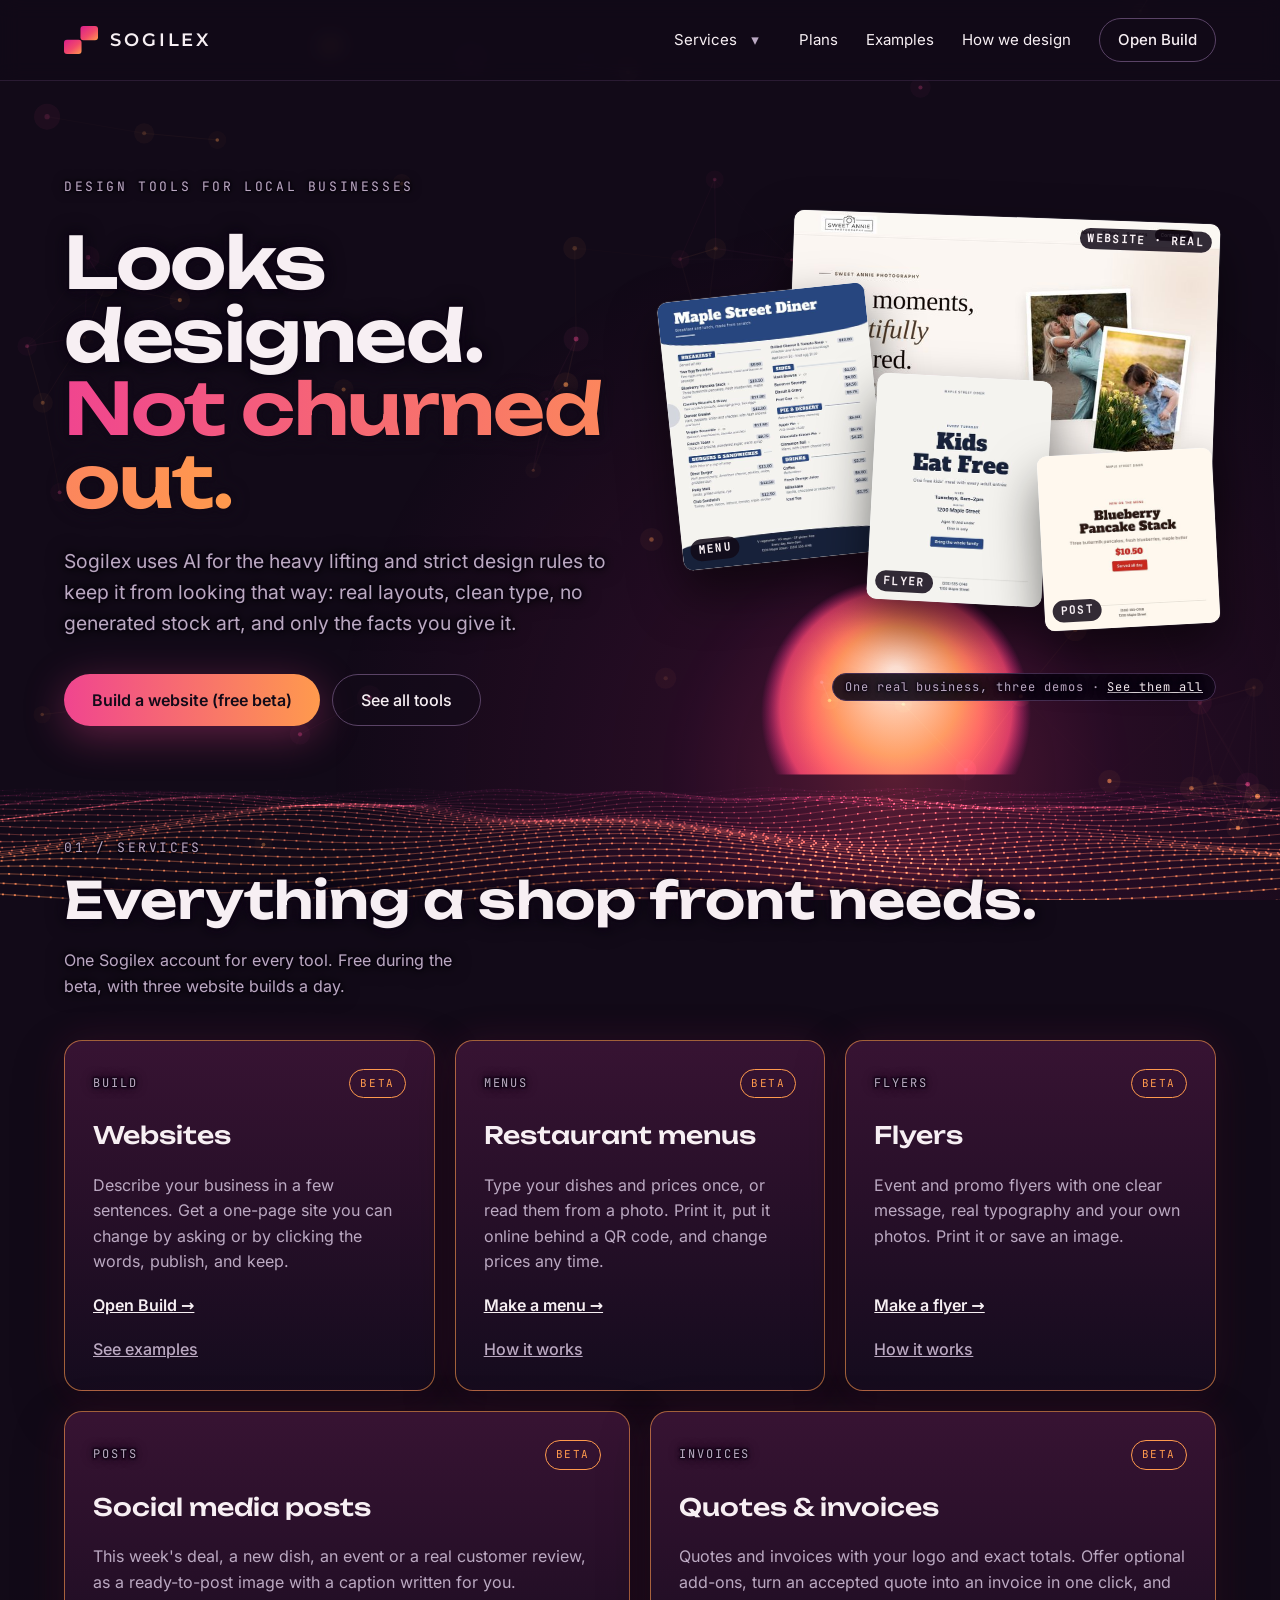
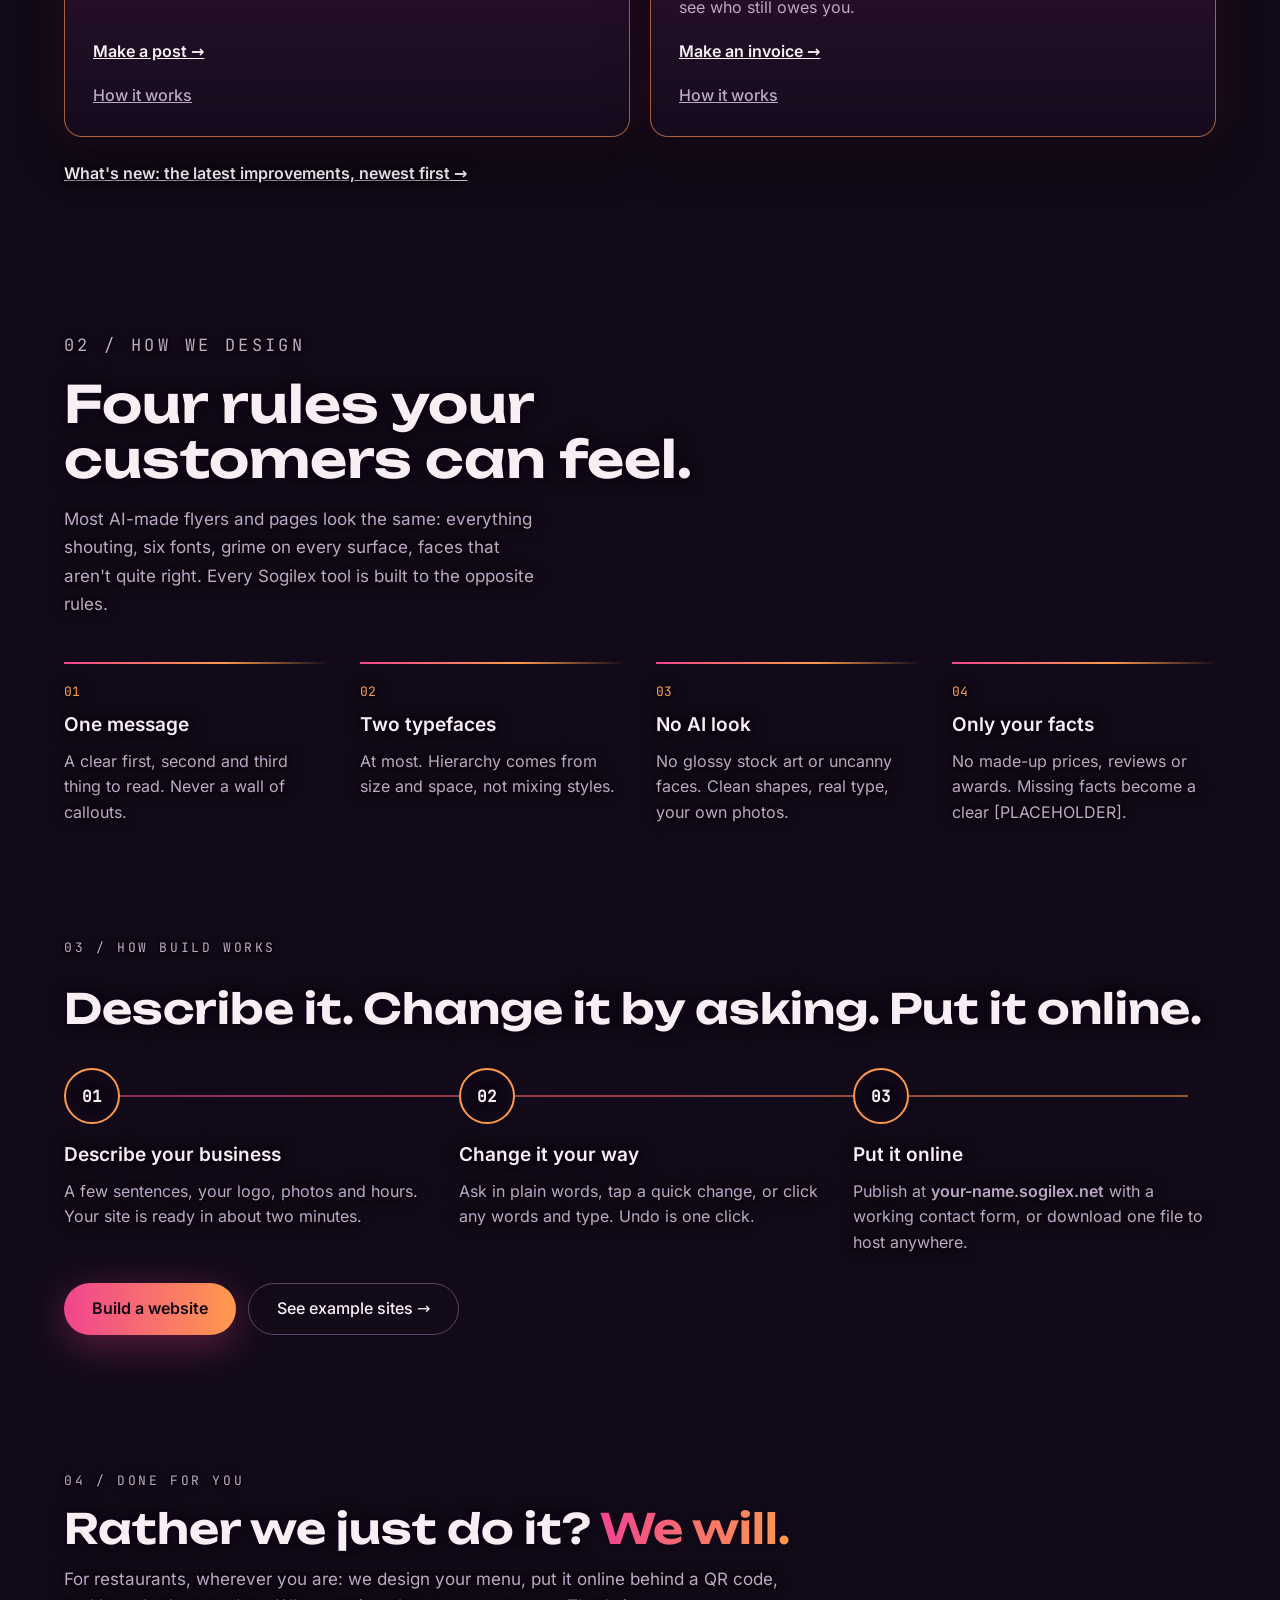
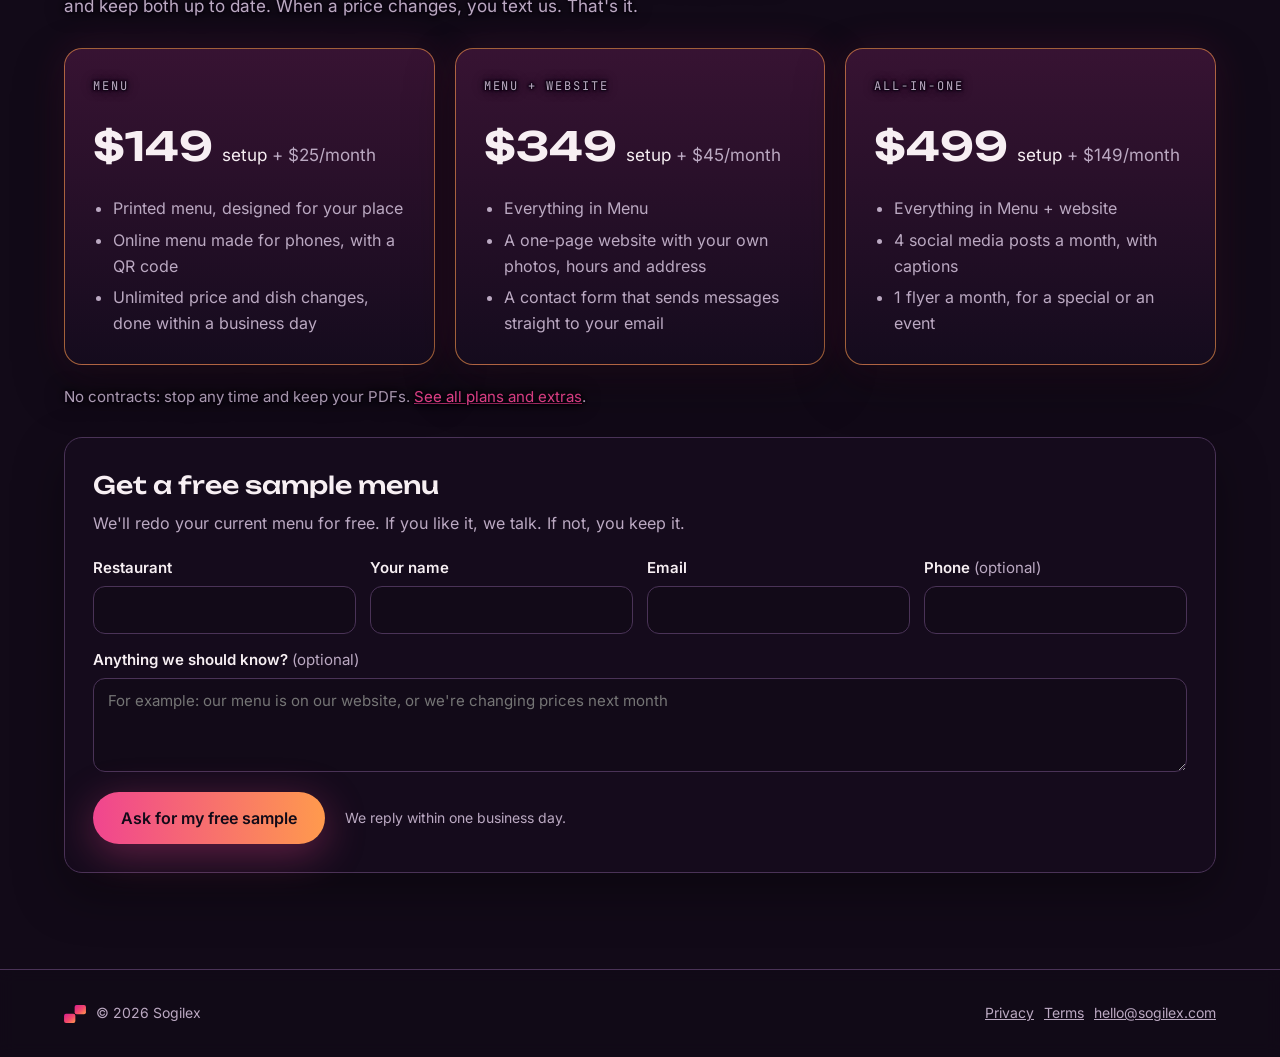
==== commit 9cb89b72: "Facebook domain verification tag on the homepage (for the Sogilex Facebook business account) Co-Auth" ====
--- a/index.html
+++ b/index.html
@@ -6,6 +6,7 @@
 <title>Sogilex · Design tools for local businesses</title>
 <meta name="description" content="Websites, menus, flyers, social media posts, quotes and invoices for local businesses. AI does the heavy lifting; strict design rules keep it from looking that way.">
 <meta name="theme-color" content="#120A18">
+<meta name="facebook-domain-verification" content="x3whhgwaesk337szt9rrctu230nfy3">
 <meta property="og:title" content="Sogilex · Looks designed. Not churned out.">
 <meta property="og:description" content="Websites, menus, flyers, social media posts, quotes and invoices for local businesses, with real layouts, clean type and only the facts you give it.">
 <meta property="og:url" content="https://sogilex.com/">
